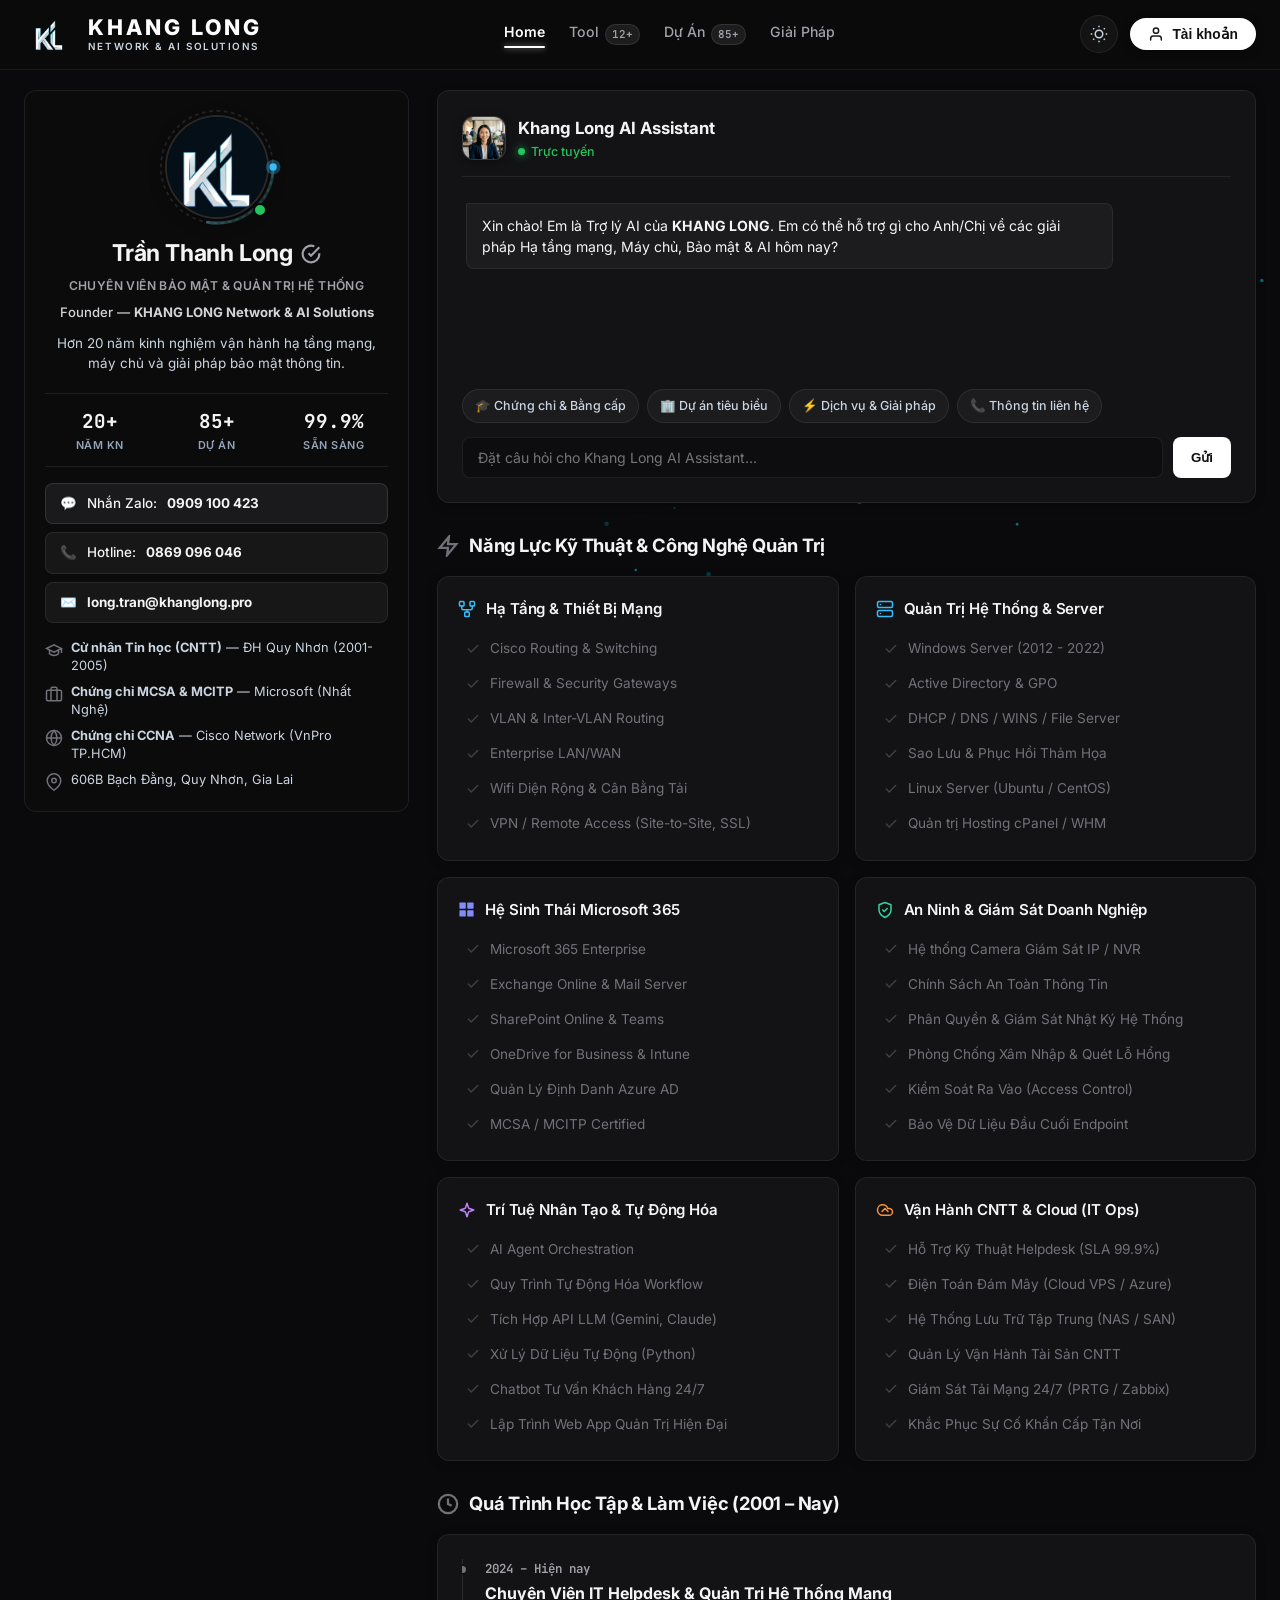
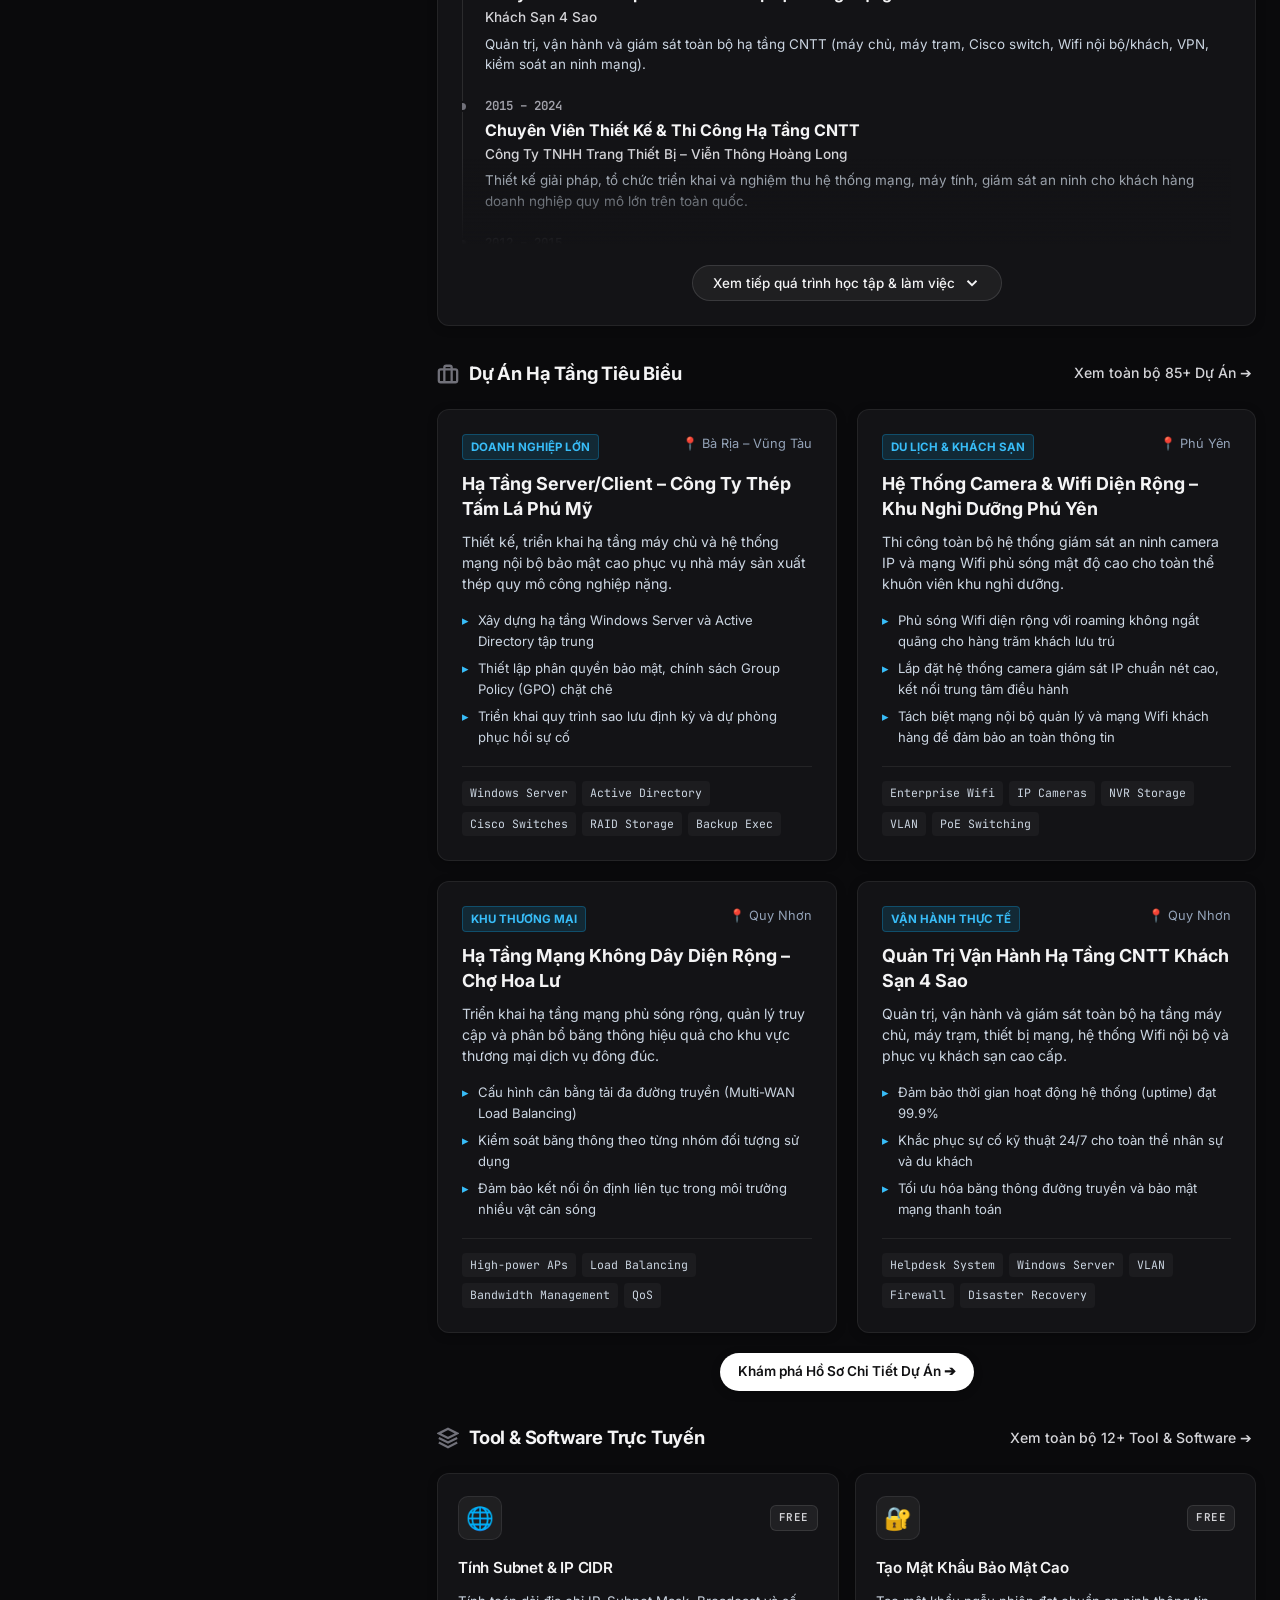
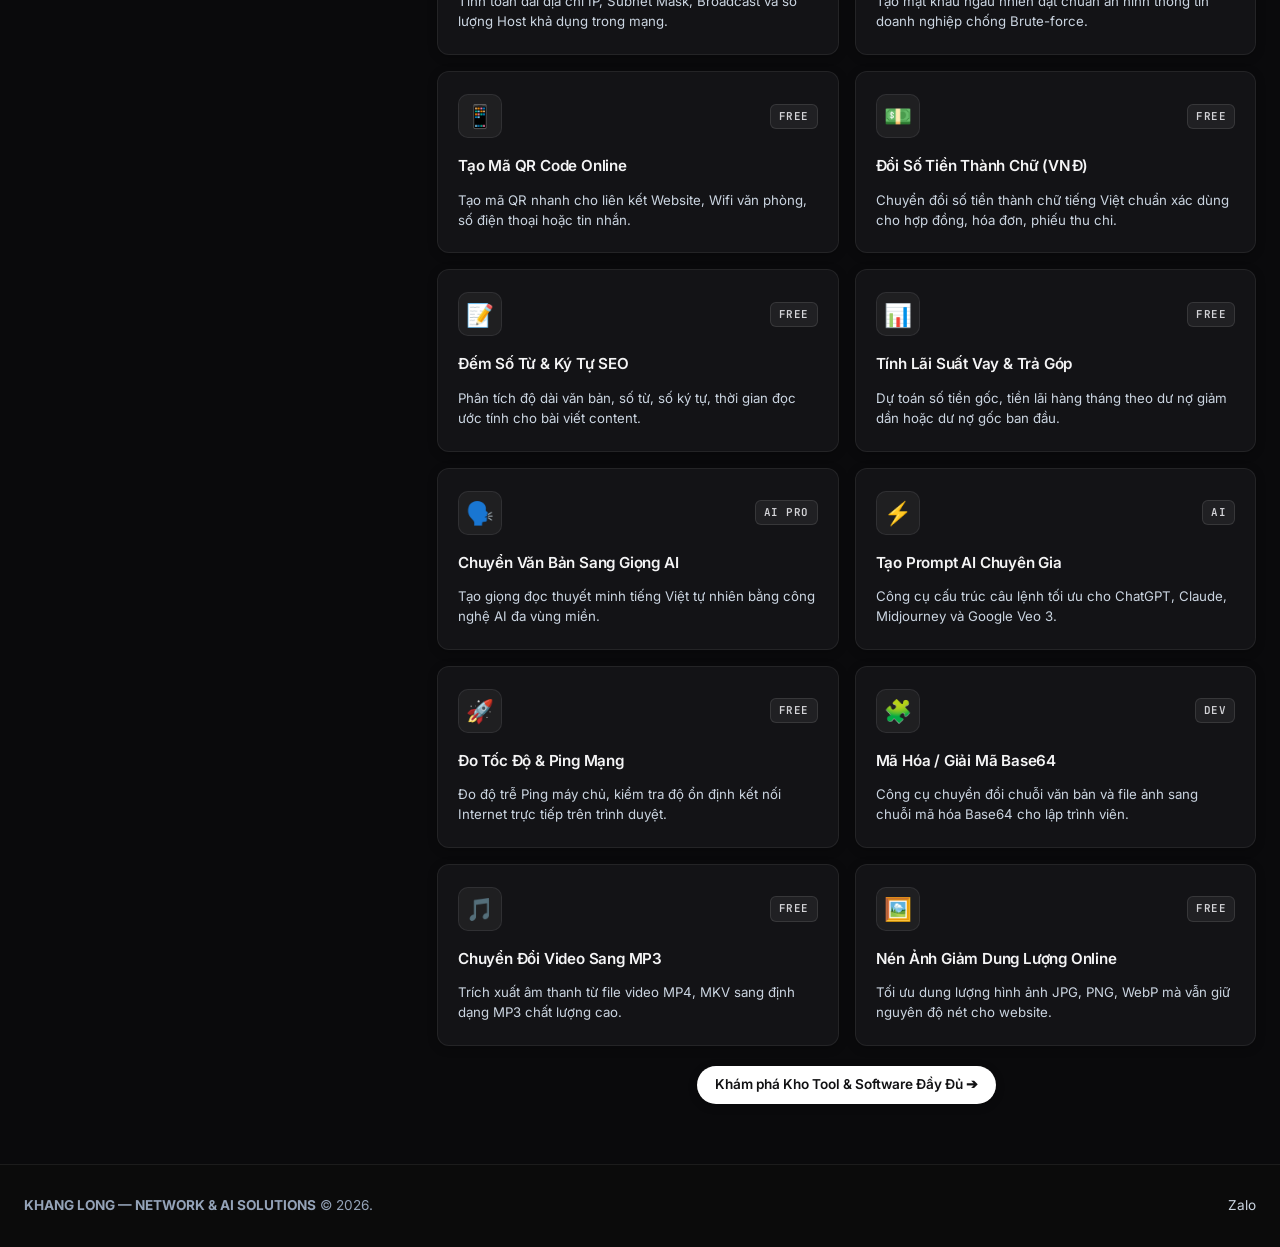
==== index.html @ 131e3e5f "perf: preload google fonts, add theme-color meta, increase text contrast for Accessibility 95+ and P" ====
<!DOCTYPE html>
<html lang="vi" data-theme="dark">
<head>
  <meta charset="UTF-8">
  <meta name="viewport" content="width=device-width, initial-scale=1.0">
  <title>Trần Thanh Long | KHANG LONG — Network & AI Solutions</title>
  
  <!-- Canonical URL & Primary SEO -->
  <link rel="canonical" href="https://khanglong.pro/">
  <meta name="description" content="Chuyên gia Hạ tầng Mạng doanh nghiệp, Máy chủ Microsoft Server, Quản trị hệ thống, An ninh Camera IP và Giải pháp AI Agent thực chiến.">
  <meta name="keywords" content="Khang Long, Khang Long AI, khanglong.pro, Quản trị mạng Quy Nhơn, hạ tầng mạng, MCSA, CCNA, Microsoft 365 doanh nghiệp, AI Solutions, camera giám sát">
  <meta name="author" content="KHANG LONG Network & AI Solutions">
  <meta name="robots" content="index, follow, max-image-preview:large, max-snippet:-1, max-video-preview:-1">

  <!-- OpenGraph Meta Tags (Facebook, Zalo, LinkedIn) -->
  <meta property="og:locale" content="vi_VN">
  <meta property="og:type" content="website">
  <meta property="og:site_name" content="KHANG LONG — Network & AI Solutions">
  <meta property="og:title" content="KHANG LONG — Network & AI Solutions | Hạ Tầng Mạng & Giải Pháp AI Doanh Nghiệp">
  <meta property="og:description" content="Chuyên sâu khảo sát, thiết kế và triển khai hạ tầng mạng LAN/WAN/Wifi diện rộng, Máy chủ Windows Server, Hệ sinh thái Microsoft 365 và Trí tuệ nhân tạo AI Agent.">
  <meta property="og:url" content="https://khanglong.pro/">
  <meta property="og:image" content="https://khanglong.pro/assets/images/khanglong_logo_official.jpg">
  <meta property="og:image:secure_url" content="https://khanglong.pro/assets/images/khanglong_logo_official.jpg">
  <meta property="og:image:type" content="image/jpeg">
  <meta property="og:image:width" content="1200">
  <meta property="og:image:height" content="630">
  <meta property="og:image:alt" content="KHANG LONG — Network & AI Solutions Logo">

  <!-- Twitter Cards -->
  <meta name="twitter:card" content="summary_large_image">
  <meta name="twitter:title" content="KHANG LONG — Network & AI Solutions">
  <meta name="twitter:description" content="Hạ Tầng Mạng & Giải Pháp AI Doanh Nghiệp uy tín tại Quy Nhơn và toàn quốc.">
  <meta name="twitter:image" content="https://khanglong.pro/assets/images/khanglong_logo_official.jpg">

  <!-- Favicon & Mobile Icons -->
  <link rel="icon" type="image/webp" href="assets/images/khanglong_transparent_icon.webp">
  <link rel="apple-touch-icon" href="assets/images/khanglong_transparent_icon.webp">

  <!-- Google Structured Data (JSON-LD Schema) -->
  <script type="application/ld+json">
  {
    "@context": "https://schema.org",
    "@type": "LocalBusiness",
    "name": "KHANG LONG — Network & AI Solutions",
    "image": "https://khanglong.pro/assets/images/khanglong_logo_official.jpg",
    "url": "https://khanglong.pro/",
    "telephone": "0869096046",
    "priceRange": "$$",
    "address": {
      "@type": "PostalAddress",
      "streetAddress": "606B Bạch Đằng",
      "addressLocality": "Quy Nhơn",
      "addressRegion": "Gia Lai",
      "addressCountry": "VN"
    },
    "founder": {
      "@type": "Person",
      "name": "Trần Thanh Long",
      "jobTitle": "Chuyên Viên Bảo Mật & Quản Trị Hệ Thống"
    },
    "description": "Chuyên sâu khảo sát, thiết kế và thi công hạ tầng mạng LAN/WAN, Máy chủ Windows Server, Hệ sinh thái Microsoft 365, An ninh Camera IP và Giải pháp AI Agent doanh nghiệp."
  }
  </script>

  <!-- Browser Theme & Mobile Address Bar Color -->
  <meta name="theme-color" content="#0b0b0e" media="(prefers-color-scheme: dark)">
  <meta name="theme-color" content="#ffffff" media="(prefers-color-scheme: light)">

  <!-- Google Fonts: Inter, Plus Jakarta Sans & JetBrains Mono with Preload & Display Swap -->
  <link rel="preconnect" href="https://fonts.googleapis.com">
  <link rel="preconnect" href="https://fonts.gstatic.com" crossorigin>
  <link rel="preload" as="style" href="https://fonts.googleapis.com/css2?family=Inter:wght@400;500;600;700;800&family=JetBrains+Mono:wght@400;500;600&family=Plus+Jakarta+Sans:wght@600;700;800&display=swap">
  <link href="https://fonts.googleapis.com/css2?family=Inter:wght@400;500;600;700;800&family=JetBrains+Mono:wght@400;500;600&family=Plus+Jakarta+Sans:wght@600;700;800&display=swap" rel="stylesheet">

  <!-- Core CSS -->
  <link rel="stylesheet" href="assets/css/style.css?v=20261013_perf_v7">
</head>
<body>

  <!-- Background Canvas & Ambient Orbs -->
  <canvas id="particle-canvas"></canvas>
  <div class="ambient-orb orb-1"></div>
  <div class="ambient-orb orb-2"></div>

  <!-- ================= TOP HEADER ================= -->
  <header class="top-header">
    <div class="header-container">
      <a href="/" class="brand-link">
        <img src="assets/images/khanglong_transparent_icon.webp" alt="KL Logo" class="brand-icon" width="36" height="36" decoding="async">
        <div class="brand-text">
          <span class="brand-title">KHANG LONG</span>
          <span class="brand-sub">NETWORK &amp; AI SOLUTIONS</span>
        </div>
      </a>

      <!-- Navigation Menu -->
      <nav>
        <ul class="nav-menu">
          <li><a href="index.html" class="nav-item-btn active"><span class="nav-label">Home</span></a></li>
          <li><a href="tools.html" class="nav-item-btn"><span class="nav-label">Tool</span> <span class="badge-pill">12+</span></a></li>
          <li><a href="projects.html" class="nav-item-btn"><span class="nav-label">Dự Án</span> <span class="badge-pill">85+</span></a></li>
          <li><a href="services.html" class="nav-item-btn"><span class="nav-label">Giải Pháp</span></a></li>
        </ul>
      </nav>

      <!-- Actions -->
      <div class="header-actions">
        <button class="theme-toggle-btn" id="theme-toggle" title="Chuyển đổi Sáng/Tối">
          <svg width="18" height="18" viewBox="0 0 24 24" fill="none" stroke="currentColor" stroke-width="2">
            <circle cx="12" cy="12" r="5"></circle>
            <line x1="12" y1="1" x2="12" y2="3"></line>
            <line x1="12" y1="21" x2="12" y2="23"></line>
            <line x1="4.22" y1="4.22" x2="5.64" y2="5.64"></line>
            <line x1="18.36" y1="18.36" x2="19.78" y2="19.78"></line>
            <line x1="1" y1="12" x2="3" y2="12"></line>
            <line x1="21" y1="12" x2="23" y2="12"></line>
            <line x1="4.22" y1="19.78" x2="5.64" y2="18.36"></line>
            <line x1="18.36" y1="5.64" x2="19.78" y2="4.22"></line>
          </svg>
        </button>
        <button class="cta-account-btn" id="open-auth-modal" type="button" title="Đăng nhập / Đăng ký tài khoản">
          <svg width="16" height="16" viewBox="0 0 24 24" fill="none" stroke="currentColor" stroke-width="2.2" stroke-linecap="round" stroke-linejoin="round">
            <path d="M20 21v-2a4 4 0 0 0-4-4H8a4 4 0 0 0-4 4v2"></path>
            <circle cx="12" cy="7" r="4"></circle>
          </svg>
          <span class="cta-account-text">Tài khoản</span>
        </button>

        <!-- Mobile Hamburger 3-Line Menu Button -->
        <button class="mobile-menu-btn" id="mobile-menu-toggle" type="button" title="Mở danh mục menu" aria-label="Menu điều hướng">
          <svg class="icon-menu-open" width="20" height="20" viewBox="0 0 24 24" fill="none" stroke="currentColor" stroke-width="2.2" stroke-linecap="round" stroke-linejoin="round">
            <line x1="4" y1="6" x2="20" y2="6"></line>
            <line x1="4" y1="12" x2="20" y2="12"></line>
            <line x1="4" y1="18" x2="20" y2="18"></line>
          </svg>
          <svg class="icon-menu-close" width="20" height="20" viewBox="0 0 24 24" fill="none" stroke="currentColor" stroke-width="2.2" stroke-linecap="round" stroke-linejoin="round" style="display:none;">
            <line x1="18" y1="6" x2="6" y2="18"></line>
            <line x1="6" y1="6" x2="18" y2="18"></line>
          </svg>
        </button>
      </div>
    </div>

    <!-- Mobile Navigation Drawer -->
    <div class="mobile-nav-drawer" id="mobile-nav-drawer">
      <ul class="mobile-nav-list">
        <li><a href="index.html" class="mobile-nav-link active"><span class="mnl-icon">🏠</span> <span>Home (Trang chủ)</span></a></li>
        <li><a href="tools.html" class="mobile-nav-link"><span class="mnl-icon">🛠️</span> <span>Tool Tiện Ích</span> <span class="badge-pill">12+</span></a></li>
        <li><a href="projects.html" class="mobile-nav-link"><span class="mnl-icon">💼</span> <span>Dự Án Đã Triển Khai</span> <span class="badge-pill">85+</span></a></li>
        <li><a href="services.html" class="mobile-nav-link"><span class="mnl-icon">🚀</span> <span>Dịch Vụ &amp; Giải Pháp</span></a></li>
      </ul>
      <div class="mobile-nav-contact">
        <a href="tel:0869096046" class="mnc-item mnc-phone">📞 Hotline: 0869 096 046</a>
        <a href="https://zalo.me/0909100423" target="_blank" class="mnc-item mnc-zalo">💬 Nhắn Zalo: 0909 100 423</a>
      </div>
    </div>
  </header>

  <!-- ================= MAIN LAYOUT ================= -->
  <main class="main-wrapper" id="about">
    
    <!-- LEFT COLUMN: SIDEBAR PROFILE CARD -->
    <aside class="sidebar-profile" id="sidebar-profile">
      <!-- Mobile Profile Collapsible Trigger Button -->
      <button class="profile-mobile-toggle-btn" id="profile-mobile-toggle" type="button" aria-expanded="false">
        <div class="pm-user-wrap">
          <div class="pm-avatar-mini">
            <img src="assets/images/khanglong_icon.webp" alt="Trần Thanh Long" width="38" height="38" decoding="async">
            <span class="pm-status-dot"></span>
          </div>
          <div class="pm-user-info">
            <div class="pm-user-name">
              <span>Trần Thanh Long</span>
              <span class="verified-icon-mini" title="Đã xác thực">✓</span>
            </div>
            <div class="pm-user-title">Founder Khang Long · 20+ Năm KN</div>
          </div>
        </div>
        <div class="pm-expand-action">
          <span class="pm-expand-text" id="profile-toggle-text">Xem hồ sơ</span>
          <svg class="pm-chevron-icon" id="profile-chevron" width="18" height="18" viewBox="0 0 24 24" fill="none" stroke="currentColor" stroke-width="2.5"><polyline points="6 9 12 15 18 9"></polyline></svg>
        </div>
      </button>

      <div class="profile-card glass-panel" id="profile-card-content">
        
        <!-- Avatar Wrapper -->
        <div class="avatar-wrapper">
          <svg class="avatar-ring-svg" viewBox="0 0 100 100">
            <defs>
              <linearGradient id="ring-beam-grad" x1="0%" y1="0%" x2="100%" y2="100%">
                <stop offset="0%" stop-color="#38bdf8" stop-opacity="1"/>
                <stop offset="50%" stop-color="#818cf8" stop-opacity="0.7"/>
                <stop offset="100%" stop-color="#34d399" stop-opacity="0"/>
              </linearGradient>
            </defs>
            <!-- Background Orbit Track -->
            <circle cx="50" cy="50" r="46" fill="none" stroke="rgba(255, 255, 255, 0.1)" stroke-width="1.5" stroke-dasharray="3 3" />
            <!-- Rotating Spinner with Running Arc & Comet Light Head -->
            <g class="avatar-spinner-group">
              <circle cx="50" cy="50" r="46" fill="none" stroke="url(#ring-beam-grad)" stroke-width="2.5" stroke-linecap="round" stroke-dasharray="80 210" />
              <circle cx="96" cy="50" r="3" fill="#38bdf8" />
              <circle cx="96" cy="50" r="6" fill="#38bdf8" opacity="0.3" />
            </g>
          </svg>
          <div class="avatar-img-box">
            <img src="assets/images/khanglong_icon.webp" alt="Trần Thanh Long" width="100" height="100" fetchpriority="high" decoding="async">
          </div>
          <div class="online-status-dot" title="Đang trực tuyến"></div>
        </div>

        <!-- Name & Badges -->
        <h1 class="profile-name">
          Trần Thanh Long
          <span class="verified-icon" title="Chuyên gia được xác thực">
            <svg width="20" height="20" viewBox="0 0 24 24" fill="none" stroke="currentColor" stroke-width="2.5">
              <path d="M22 11.08V12a10 10 0 1 1-5.93-9.14"></path>
              <polyline points="22 4 12 14.01 9 11.01"></polyline>
            </svg>
          </span>
        </h1>
        <div class="profile-role">Chuyên Viên Bảo Mật &amp; Quản Trị Hệ Thống</div>
        <div class="profile-founder">Founder — <strong>KHANG LONG Network &amp; AI Solutions</strong></div>
        <p class="profile-tagline">
          Hơn 20 năm kinh nghiệm vận hành hạ tầng mạng, máy chủ và giải pháp bảo mật thông tin.
        </p>

        <!-- Stats Counter -->
        <div class="stats-counter-row">
          <div class="stat-box">
            <span class="stat-value">20+</span>
            <span class="stat-label">Năm KN</span>
          </div>
          <div class="stat-box">
            <span class="stat-value">85+</span>
            <span class="stat-label">Dự Án</span>
          </div>
          <div class="stat-box">
            <span class="stat-value">99.9%</span>
            <span class="stat-label">Sẵn Sàng</span>
          </div>
        </div>

        <!-- Direct Contact Actions -->
        <div class="contact-actions-list">
          <a href="https://zalo.me/0909100423" target="_blank" class="contact-btn-item zalo-btn">
            <span>💬</span> Nhắn Zalo: <strong>0909 100 423</strong>
          </a>
          <a href="tel:0869096046" class="contact-btn-item">
            <span>📞</span> Hotline: <strong>0869 096 046</strong>
          </a>
          <a href="mailto:long.tran@khanglong.pro" class="contact-btn-item">
            <span>✉️</span> <strong>long.tran@khanglong.pro</strong>
          </a>
        </div>

        <!-- Qualifications & Background -->
        <ul class="quick-info-list">
          <li>
            <svg width="18" height="18" viewBox="0 0 24 24" fill="none" stroke="currentColor" stroke-width="2"><path d="M22 10v6M2 10l10-5 10 5-10 5z"/><path d="M6 12v5c3 3 9 3 12 0v-5"/></svg>
            <span><strong>Cử nhân Tin học (CNTT)</strong> — ĐH Quy Nhơn (2001-2005)</span>
          </li>
          <li>
            <svg width="18" height="18" viewBox="0 0 24 24" fill="none" stroke="currentColor" stroke-width="2"><rect x="2" y="7" width="20" height="14" rx="2" ry="2"/><path d="M16 21V5a2 2 0 0 0-2-2h-4a2 2 0 0 0-2 2v16"/></svg>
            <span><strong>Chứng chỉ MCSA &amp; MCITP</strong> — Microsoft (Nhất Nghệ)</span>
          </li>
          <li>
            <svg width="18" height="18" viewBox="0 0 24 24" fill="none" stroke="currentColor" stroke-width="2"><circle cx="12" cy="12" r="10"/><path d="M2 12h20"/><path d="M12 2a15.3 15.3 0 0 1 4 10 15.3 15.3 0 0 1-4 10 15.3 15.3 0 0 1-4-10 15.3 15.3 0 0 1 4-10z"/></svg>
            <span><strong>Chứng chỉ CCNA</strong> — Cisco Network (VnPro TP.HCM)</span>
          </li>
          <li>
            <svg width="18" height="18" viewBox="0 0 24 24" fill="none" stroke="currentColor" stroke-width="2"><path d="M21 10c0 7-9 13-9 13s-9-6-9-13a9 9 0 0 1 18 0z"/><circle cx="12" cy="10" r="3"/></svg>
            <span>606B Bạch Đằng, Quy Nhơn, Gia Lai</span>
          </li>
        </ul>

      </div>
    </aside>

    <!-- RIGHT COLUMN: MAIN CONTENT & APPS -->
    <section class="content-area">
      
      <!-- 1. KHANG LONG AI ASSISTANT -->
      <!-- Mobile AI Trigger Banner (Shown when chat is collapsed on Mobile) -->
      <div class="mobile-ai-trigger-banner glass-panel" id="mobile-ai-trigger-banner">
        <div class="matb-avatar">
          <img src="assets/images/ai_support_female.webp" alt="AI Support" width="40" height="40" loading="lazy" decoding="async">
          <span class="online-status-dot"></span>
        </div>
        <div class="matb-text">
          <div class="matb-title">Khang Long AI Assistant <span class="ai-live-badge">Online</span></div>
          <div class="matb-desc">Chạm để hỏi đáp &amp; tư vấn giải pháp mạng, AI</div>
        </div>
        <button type="button" class="matb-cta-btn" id="open-ai-chat-btn">
          <span>Chat AI</span>
          <svg width="15" height="15" viewBox="0 0 24 24" fill="none" stroke="currentColor" stroke-width="2.5"><path d="M21 15a2 2 0 0 1-2 2H7l-4 4V5a2 2 0 0 1 2-2h14a2 2 0 0 1 2 2z"></path></svg>
        </button>
      </div>

      <!-- AI Assistant Card (Always open on Desktop, Pop-up/Expandable on Mobile) -->
      <div class="chat-assistant-card glass-panel" id="chat-assistant-card">
        <div class="chat-card-header">
          <div class="chat-brand-identity">
            <div class="chat-avatar-icon">
              <img src="assets/images/ai_support_female.webp" alt="Khang Long Support Specialist" width="44" height="44" loading="lazy" decoding="async">
            </div>
            <div class="chat-title-text">
              <h3>Khang Long AI Assistant</h3>
              <span class="chat-status-active">Trực tuyến</span>
            </div>
          </div>
          <!-- Mobile Close Button -->
          <button class="chat-mobile-close-btn" id="close-ai-chat-btn" type="button" title="Thu nhỏ khung chat">
            <svg width="18" height="18" viewBox="0 0 24 24" fill="none" stroke="currentColor" stroke-width="2.2" stroke-linecap="round" stroke-linejoin="round">
              <line x1="18" y1="6" x2="6" y2="18"></line>
              <line x1="6" y1="6" x2="18" y2="18"></line>
            </svg>
          </button>
        </div>

        <div class="chat-messages-container" id="chat-messages">
          <div class="chat-bubble ai-msg">
            Xin chào! Em là Trợ lý AI của <strong>KHANG LONG</strong>. Em có thể hỗ trợ gì cho Anh/Chị về các giải pháp Hạ tầng mạng, Máy chủ, Bảo mật &amp; AI hôm nay?
          </div>
        </div>

        <div class="chat-suggestions">
          <span class="suggestion-chip" data-query="Anh Long có những chứng chỉ và học vấn gì?">🎓 Chứng chỉ &amp; Bằng cấp</span>
          <span class="suggestion-chip" data-query="Các dự án tiêu biểu anh Long đã làm?">🏢 Dự án tiêu biểu</span>
          <span class="suggestion-chip" data-query="Khang Long cung cấp những dịch vụ gì?">⚡ Dịch vụ &amp; Giải pháp</span>
          <span class="suggestion-chip" data-query="Thông tin liên hệ trực tiếp anh Long?">📞 Thông tin liên hệ</span>
        </div>

        <div class="chat-input-bar">
          <input type="text" class="chat-input-field" id="chat-input" placeholder="Đặt câu hỏi cho Khang Long AI Assistant...">
          <button type="button" class="chat-send-btn" id="chat-send-btn">Gửi</button>
        </div>
      </div>

      <!-- 2. TECH STACK & SKILLS -->
      <section id="skills">
        <h2 class="section-title">
          <svg width="22" height="22" viewBox="0 0 24 24" fill="none" stroke="currentColor" stroke-width="2.5"><polygon points="13 2 3 14 12 14 11 22 21 10 12 10 13 2"></polygon></svg>
          Năng Lực Kỹ Thuật &amp; Công Nghệ Quản Trị
        </h2>
        <div class="tech-categories-grid" id="tech-stack-container">
          <!-- 1. Hạ Tầng & Thiết Bị Mạng -->
          <div class="tech-cat-card glass-panel">
            <div class="tech-cat-header">
              <svg width="18" height="18" viewBox="0 0 24 24" fill="none" stroke="#38bdf8" stroke-width="2" stroke-linecap="round" stroke-linejoin="round"><rect x="2" y="2" width="6" height="6" rx="1"/><rect x="16" y="2" width="6" height="6" rx="1"/><rect x="9" y="16" width="6" height="6" rx="1"/><path d="M5 8v3a2 2 0 0 0 2 2h10a2 2 0 0 0 2-2V8"/><line x1="12" y1="13" x2="12" y2="16"/></svg>
              <span>Hạ Tầng &amp; Thiết Bị Mạng</span>
            </div>
            <div class="tech-pills-wrap">
              <span class="tech-pill highlight">Cisco Routing &amp; Switching</span>
              <span class="tech-pill highlight">Firewall &amp; Security Gateways</span>
              <span class="tech-pill">VLAN &amp; Inter-VLAN Routing</span>
              <span class="tech-pill">Enterprise LAN/WAN</span>
              <span class="tech-pill highlight">Wifi Diện Rộng &amp; Cân Bằng Tải</span>
              <span class="tech-pill">VPN / Remote Access (Site-to-Site, SSL)</span>
            </div>
          </div>

          <!-- 2. Quản Trị Hệ Thống & Server -->
          <div class="tech-cat-card glass-panel">
            <div class="tech-cat-header">
              <svg width="18" height="18" viewBox="0 0 24 24" fill="none" stroke="#38bdf8" stroke-width="2" stroke-linecap="round" stroke-linejoin="round"><rect x="2" y="2" width="20" height="8" rx="2" ry="2"/><rect x="2" y="14" width="20" height="8" rx="2" ry="2"/><line x1="6" y1="6" x2="6.01" y2="6"/><line x1="6" y1="18" x2="6.01" y2="18"/></svg>
              <span>Quản Trị Hệ Thống &amp; Server</span>
            </div>
            <div class="tech-pills-wrap">
              <span class="tech-pill highlight">Windows Server (2012 - 2022)</span>
              <span class="tech-pill highlight">Active Directory &amp; GPO</span>
              <span class="tech-pill">DHCP / DNS / WINS / File Server</span>
              <span class="tech-pill highlight">Sao Lưu &amp; Phục Hồi Thảm Họa</span>
              <span class="tech-pill">Linux Server (Ubuntu / CentOS)</span>
              <span class="tech-pill">Quản trị Hosting cPanel / WHM</span>
            </div>
          </div>

          <!-- 3. Hệ Sinh Thái Microsoft 365 -->
          <div class="tech-cat-card glass-panel">
            <div class="tech-cat-header">
              <svg width="17" height="17" viewBox="0 0 24 24" fill="#818cf8"><rect x="2" y="2" width="9" height="9" rx="1"/><rect x="13" y="2" width="9" height="9" rx="1"/><rect x="2" y="13" width="9" height="9" rx="1"/><rect x="13" y="13" width="9" height="9" rx="1"/></svg>
              <span>Hệ Sinh Thái Microsoft 365</span>
            </div>
            <div class="tech-pills-wrap">
              <span class="tech-pill highlight">Microsoft 365 Enterprise</span>
              <span class="tech-pill highlight">Exchange Online &amp; Mail Server</span>
              <span class="tech-pill">SharePoint Online &amp; Teams</span>
              <span class="tech-pill">OneDrive for Business &amp; Intune</span>
              <span class="tech-pill">Quản Lý Định Danh Azure AD</span>
              <span class="tech-pill highlight">MCSA / MCITP Certified</span>
            </div>
          </div>

          <!-- 4. An Ninh & Giám Sát Doanh Nghiệp -->
          <div class="tech-cat-card glass-panel">
            <div class="tech-cat-header">
              <svg width="18" height="18" viewBox="0 0 24 24" fill="none" stroke="#34d399" stroke-width="2" stroke-linecap="round" stroke-linejoin="round"><path d="M12 22s8-4 8-10V5l-8-3-8 3v7c0 6 8 10 8 10z"/><path d="m9 12 2 2 4-4"/></svg>
              <span>An Ninh &amp; Giám Sát Doanh Nghiệp</span>
            </div>
            <div class="tech-pills-wrap">
              <span class="tech-pill highlight">Hệ thống Camera Giám Sát IP / NVR</span>
              <span class="tech-pill highlight">Chính Sách An Toàn Thông Tin</span>
              <span class="tech-pill">Phân Quyền &amp; Giám Sát Nhật Ký Hệ Thống</span>
              <span class="tech-pill">Phòng Chống Xâm Nhập &amp; Quét Lỗ Hổng</span>
              <span class="tech-pill">Kiểm Soát Ra Vào (Access Control)</span>
              <span class="tech-pill">Bảo Vệ Dữ Liệu Đầu Cuối Endpoint</span>
            </div>
          </div>

          <!-- 5. Trí Tuệ Nhân Tạo & Tự Động Hóa -->
          <div class="tech-cat-card glass-panel">
            <div class="tech-cat-header">
              <svg width="18" height="18" viewBox="0 0 24 24" fill="none" stroke="#c084fc" stroke-width="2" stroke-linecap="round" stroke-linejoin="round"><path d="m12 3-1.912 5.813a2 2 0 0 1-1.275 1.275L3 12l5.813 1.912a2 2 0 0 1 1.275 1.275L12 21l1.912-5.813a2 2 0 0 1 1.275-1.275L21 12l-5.813-1.912a2 2 0 0 1-1.275-1.275L12 3Z"/></svg>
              <span>Trí Tuệ Nhân Tạo &amp; Tự Động Hóa</span>
            </div>
            <div class="tech-pills-wrap">
              <span class="tech-pill highlight">AI Agent Orchestration</span>
              <span class="tech-pill highlight">Quy Trình Tự Động Hóa Workflow</span>
              <span class="tech-pill">Tích Hợp API LLM (Gemini, Claude)</span>
              <span class="tech-pill">Xử Lý Dữ Liệu Tự Động (Python)</span>
              <span class="tech-pill">Chatbot Tư Vấn Khách Hàng 24/7</span>
              <span class="tech-pill">Lập Trình Web App Quản Trị Hiện Đại</span>
            </div>
          </div>

          <!-- 6. Vận Hành CNTT & Cloud (IT Ops) -->
          <div class="tech-cat-card glass-panel">
            <div class="tech-cat-header">
              <svg width="18" height="18" viewBox="0 0 24 24" fill="none" stroke="#fb923c" stroke-width="2" stroke-linecap="round" stroke-linejoin="round"><path d="M17.5 19H9a7 7 0 1 1 6.71-9h1.79a4.5 4.5 0 1 1 0 9Z"/><polyline points="8 14 12 10 16 14"/></svg>
              <span>Vận Hành CNTT &amp; Cloud (IT Ops)</span>
            </div>
            <div class="tech-pills-wrap">
              <span class="tech-pill highlight">Hỗ Trợ Kỹ Thuật Helpdesk (SLA 99.9%)</span>
              <span class="tech-pill highlight">Điện Toán Đám Mây (Cloud VPS / Azure)</span>
              <span class="tech-pill">Hệ Thống Lưu Trữ Tập Trung (NAS / SAN)</span>
              <span class="tech-pill">Quản Lý Vận Hành Tài Sản CNTT</span>
              <span class="tech-pill">Giám Sát Tải Mạng 24/7 (PRTG / Zabbix)</span>
              <span class="tech-pill highlight">Khắc Phục Sự Cố Khẩn Cấp Tận Nơi</span>
            </div>
          </div>
        </div>
      </section>

      <!-- 3. EDUCATION & CAREER TIMELINE -->
      <section id="timeline">
        <h2 class="section-title">
          <svg width="22" height="22" viewBox="0 0 24 24" fill="none" stroke="currentColor" stroke-width="2.5"><circle cx="12" cy="12" r="10"/><polyline points="12 6 12 12 16 14"></polyline></svg>
          Quá Trình Học Tập &amp; Làm Việc (2001 – Nay)
        </h2>
        <div class="timeline-card glass-panel">
          <div class="timeline-wrapper collapsed" id="timeline-wrapper">
            <div class="timeline-list" id="timeline-container">
              <!-- Rendered dynamically by app.js -->
            </div>
            <div class="timeline-fade-overlay" id="timeline-fade"></div>
          </div>
          <div class="timeline-toggle-area">
            <button class="timeline-expand-btn" id="timeline-toggle-btn" aria-expanded="false" type="button">
              <span class="btn-text">Xem tiếp quá trình học tập &amp; làm việc</span>
              <svg class="chevron-icon" width="18" height="18" viewBox="0 0 24 24" fill="none" stroke="currentColor" stroke-width="2.5">
                <polyline points="6 9 12 15 18 9"></polyline>
              </svg>
            </button>
          </div>
        </div>
      </section>

      <!-- 4. FEATURED PROJECTS PREVIEW -->
      <section id="projects">
        <div style="display: flex; justify-content: space-between; align-items: center; margin-bottom: 16px; flex-wrap: wrap; gap: 10px;">
          <h2 class="section-title" style="margin-bottom: 0;">
            <svg width="22" height="22" viewBox="0 0 24 24" fill="none" stroke="currentColor" stroke-width="2.5"><rect x="2" y="7" width="20" height="14" rx="2" ry="2"/><path d="M16 21V5a2 2 0 0 0-2-2h-4a2 2 0 0 0-2 2v16"/></svg>
            Dự Án Hạ Tầng Tiêu Biểu
          </h2>
          <a href="projects.html" class="nav-item-btn" style="color: #d4d4d8; border-color: rgba(255, 255, 255, 0.12);">
            Xem toàn bộ 85+ Dự Án ➔
          </a>
        </div>
        <div class="projects-grid" id="projects-container">
          <!-- Rendered dynamically by app.js -->
        </div>
        <div style="text-align: center; margin-top: 20px;">
          <a href="projects.html" class="cta-contact-btn" style="display: inline-block;">
            Khám phá Hồ Sơ Chi Tiết Dự Án ➔
          </a>
        </div>
      </section>

      <!-- 5. TOOLS & SOFTWARE PREVIEW -->
      <section id="tools">
        <div style="display: flex; justify-content: space-between; align-items: center; margin-bottom: 16px; flex-wrap: wrap; gap: 10px;">
          <h2 class="section-title" style="margin-bottom: 0;">
            <svg width="22" height="22" viewBox="0 0 24 24" fill="none" stroke="currentColor" stroke-width="2.5"><polygon points="12 2 2 7 12 12 22 7 12 2"></polygon><polyline points="2 17 12 22 22 17"></polyline><polyline points="2 12 12 17 22 12"></polyline></svg>
            Tool &amp; Software Trực Tuyến
          </h2>
          <a href="tools.html" class="nav-item-btn" style="color: #d4d4d8; border-color: rgba(255, 255, 255, 0.12);">
            Xem toàn bộ 12+ Tool &amp; Software ➔
          </a>
        </div>
        <div class="tools-grid" id="tools-container">
          <!-- Rendered dynamically by app.js -->
        </div>
        <div style="text-align: center; margin-top: 20px;">
          <a href="tools.html" class="cta-contact-btn" style="display: inline-block;">
            Khám phá Kho Tool &amp; Software Đầy Đủ ➔
          </a>
        </div>
      </section>

    </section>
  </main>

  <!-- ================= SITE FOOTER ================= -->
  <footer class="site-footer">
    <div class="footer-inner">
      <div>
        <strong>KHANG LONG — NETWORK &amp; AI SOLUTIONS</strong> &copy; 2026.
      </div>
      <div class="footer-links">
        <a href="https://zalo.me/0909100423" target="_blank">Zalo</a>
      </div>
    </div>
  </footer>

  <!-- ================= AUTH MODAL (ĐĂNG NHẬP / ĐĂNG KÝ) ================= -->
  <div class="auth-modal-overlay" id="auth-modal-overlay" aria-hidden="true">
    <div class="auth-modal-card" role="dialog" aria-modal="true" aria-labelledby="auth-modal-title">
      
      <!-- Close Button (Red Circle with White X) -->
      <button class="auth-close-btn" id="auth-modal-close" title="Đóng modal" aria-label="Đóng">
        <svg width="14" height="14" viewBox="0 0 24 24" fill="none" stroke="currentColor" stroke-width="3" stroke-linecap="round" stroke-linejoin="round">
          <line x1="18" y1="6" x2="6" y2="18"></line>
          <line x1="6" y1="6" x2="18" y2="18"></line>
        </svg>
      </button>

      <!-- Tabs: Đăng nhập / Đăng ký -->
      <div class="auth-tabs">
        <button type="button" class="auth-tab-btn active" id="tab-login-btn">Đăng nhập</button>
        <button type="button" class="auth-tab-btn" id="tab-register-btn">Đăng ký</button>
      </div>

      <!-- ================= 1. FORM ĐĂNG NHẬP (HÌNH 2) ================= -->
      <div class="auth-form-panel active" id="login-panel">
        
        <!-- Alert Notification -->
        <div class="auth-alert-banner login-alert">
          <svg width="18" height="18" viewBox="0 0 24 24" fill="none" stroke="currentColor" stroke-width="2.5" stroke-linecap="round" stroke-linejoin="round">
            <circle cx="12" cy="12" r="10"></circle>
            <line x1="12" y1="16" x2="12" y2="12"></line>
            <line x1="12" y1="8" x2="12.01" y2="8"></line>
          </svg>
          <span>Bạn cần đăng nhập để sử dụng Website!</span>
        </div>

        <!-- Google Login Button -->
        <button type="button" class="auth-google-btn" id="google-login-btn">
          <svg width="18" height="18" viewBox="0 0 24 24">
            <path fill="#4285F4" d="M22.56 12.25c0-.78-.07-1.53-.2-2.25H12v4.26h5.92c-.26 1.37-1.04 2.53-2.21 3.31v2.77h3.57c2.08-1.92 3.28-4.74 3.28-8.09z"/>
            <path fill="#34A853" d="M12 23c2.97 0 5.46-.98 7.28-2.66l-3.57-2.77c-.98.66-2.23 1.06-3.71 1.06-2.86 0-5.29-1.93-6.16-4.53H2.18v2.84C3.99 20.53 7.7 23 12 23z"/>
            <path fill="#FBBC05" d="M5.84 14.09c-.22-.66-.35-1.36-.35-2.09s.13-1.43.35-2.09V7.06H2.18C1.43 8.55 1 10.22 1 12s.43 3.45 1.18 4.94l2.85-2.22.81-.63z"/>
            <path fill="#EA4335" d="M12 5.38c1.62 0 3.06.56 4.21 1.64l3.15-3.15C17.45 2.09 14.97 1 12 1 7.7 1 3.99 3.47 2.18 7.06l3.66 2.84c.87-2.6 3.3-4.52 6.16-4.52z"/>
          </svg>
          <span>Sign in with Google</span>
        </button>

        <div class="auth-divider">Hoặc</div>

        <form id="login-form" onsubmit="event.preventDefault(); window.handleAuthSubmit('login');">
          <div class="auth-field-group">
            <label for="login-username">Email/Tên đăng nhập</label>
            <div class="auth-input-box">
              <svg class="input-icon" width="18" height="18" viewBox="0 0 24 24" fill="none" stroke="currentColor" stroke-width="2">
                <path d="M20 21v-2a4 4 0 0 0-4-4H8a4 4 0 0 0-4 4v2"></path>
                <circle cx="12" cy="7" r="4"></circle>
              </svg>
              <input type="text" id="login-username" placeholder="Nhập email hoặc tên đăng nhập" required autocomplete="username">
            </div>
          </div>

          <div class="auth-field-group">
            <label for="login-password">Mật khẩu</label>
            <div class="auth-input-box">
              <svg class="input-icon" width="18" height="18" viewBox="0 0 24 24" fill="none" stroke="currentColor" stroke-width="2">
                <rect x="3" y="11" width="18" height="11" rx="2" ry="2"></rect>
                <path d="M7 11V7a5 5 0 0 1 10 0v4"></path>
              </svg>
              <input type="password" id="login-password" placeholder="Nhập mật khẩu" required autocomplete="current-password">
              <button type="button" class="auth-toggle-pwd" data-target="login-password">Hiển thị</button>
            </div>
          </div>

          <div class="auth-options-row">
            <label class="auth-remember-label">
              <input type="checkbox" id="login-remember" checked>
              <span>Nhớ tài khoản</span>
            </label>
            <a href="javascript:void(0)" class="auth-forgot-link" onclick="alert('Vui lòng liên hệ quản trị viên qua Hotline hoặc Zalo để khôi phục mật khẩu!');">Quên mật khẩu ?</a>
          </div>

          <button type="submit" class="auth-submit-btn">Đăng nhập</button>
        </form>

        <div class="auth-switch-footer">
          Bạn không có tài khoản? <button type="button" class="auth-switch-link" id="switch-to-register">Đăng ký</button>
        </div>
      </div>

      <!-- ================= 2. FORM ĐĂNG KÝ (HÌNH 3) ================= -->
      <div class="auth-form-panel" id="register-panel">
        
        <!-- Alert Notification -->
        <div class="auth-alert-banner register-alert">
          <svg width="18" height="18" viewBox="0 0 24 24" fill="none" stroke="currentColor" stroke-width="2.5" stroke-linecap="round" stroke-linejoin="round">
            <path d="M16 21v-2a4 4 0 0 0-4-4H5a4 4 0 0 0-4 4v2"></path>
            <circle cx="8.5" cy="7" r="4"></circle>
            <line x1="20" y1="8" x2="20" y2="14"></line>
            <line x1="23" y1="11" x2="17" y2="11"></line>
          </svg>
          <span>Tạo tài khoản để truy cập đầy đủ tính năng!</span>
        </div>

        <!-- Google Register Button -->
        <button type="button" class="auth-google-btn" id="google-register-btn">
          <svg width="18" height="18" viewBox="0 0 24 24">
            <path fill="#4285F4" d="M22.56 12.25c0-.78-.07-1.53-.2-2.25H12v4.26h5.92c-.26 1.37-1.04 2.53-2.21 3.31v2.77h3.57c2.08-1.92 3.28-4.74 3.28-8.09z"/>
            <path fill="#34A853" d="M12 23c2.97 0 5.46-.98 7.28-2.66l-3.57-2.77c-.98.66-2.23 1.06-3.71 1.06-2.86 0-5.29-1.93-6.16-4.53H2.18v2.84C3.99 20.53 7.7 23 12 23z"/>
            <path fill="#FBBC05" d="M5.84 14.09c-.22-.66-.35-1.36-.35-2.09s.13-1.43.35-2.09V7.06H2.18C1.43 8.55 1 10.22 1 12s.43 3.45 1.18 4.94l2.85-2.22.81-.63z"/>
            <path fill="#EA4335" d="M12 5.38c1.62 0 3.06.56 4.21 1.64l3.15-3.15C17.45 2.09 14.97 1 12 1 7.7 1 3.99 3.47 2.18 7.06l3.66 2.84c.87-2.6 3.3-4.52 6.16-4.52z"/>
          </svg>
          <span>Sign in with Google</span>
        </button>

        <div class="auth-divider">Hoặc</div>

        <form id="register-form" onsubmit="event.preventDefault(); window.handleAuthSubmit('register');">
          <div class="auth-field-group">
            <label for="reg-username">Tên đăng nhập</label>
            <div class="auth-input-box">
              <svg class="input-icon" width="18" height="18" viewBox="0 0 24 24" fill="none" stroke="currentColor" stroke-width="2">
                <path d="M20 21v-2a4 4 0 0 0-4-4H8a4 4 0 0 0-4 4v2"></path>
                <circle cx="12" cy="7" r="4"></circle>
              </svg>
              <input type="text" id="reg-username" placeholder="Nhập tên đăng nhập" required autocomplete="username">
            </div>
          </div>

          <div class="auth-field-group">
            <label for="reg-email">Địa chỉ Email</label>
            <div class="auth-input-box">
              <svg class="input-icon" width="18" height="18" viewBox="0 0 24 24" fill="none" stroke="currentColor" stroke-width="2">
                <path d="M4 4h16c1.1 0 2 .9 2 2v12c0 1.1-.9 2-2 2H4c-1.1 0-2-.9-2-2V6c0-1.1.9-2 2-2z"></path>
                <polyline points="22,6 12,13 2,6"></polyline>
              </svg>
              <input type="email" id="reg-email" placeholder="Nhập email của bạn" required autocomplete="email">
              <button type="button" class="auth-send-code-btn" id="send-verify-code-btn">Gửi mã</button>
            </div>
          </div>

          <div class="auth-field-group">
            <label for="reg-password">Mật khẩu</label>
            <div class="auth-input-box">
              <svg class="input-icon" width="18" height="18" viewBox="0 0 24 24" fill="none" stroke="currentColor" stroke-width="2">
                <rect x="3" y="11" width="18" height="11" rx="2" ry="2"></rect>
                <path d="M7 11V7a5 5 0 0 1 10 0v4"></path>
              </svg>
              <input type="password" id="reg-password" placeholder="Tối thiểu 6 ký tự" minlength="6" required autocomplete="new-password">
              <button type="button" class="auth-toggle-pwd" data-target="reg-password">Hiển thị</button>
            </div>
          </div>

          <div class="auth-field-group">
            <label for="reg-password-confirm">Xác nhận mật khẩu</label>
            <div class="auth-input-box">
              <svg class="input-icon" width="18" height="18" viewBox="0 0 24 24" fill="none" stroke="currentColor" stroke-width="2">
                <rect x="3" y="11" width="18" height="11" rx="2" ry="2"></rect>
                <path d="M7 11V7a5 5 0 0 1 10 0v4"></path>
              </svg>
              <input type="password" id="reg-password-confirm" placeholder="Nhập lại mật khẩu" minlength="6" required autocomplete="new-password">
            </div>
          </div>

          <button type="submit" class="auth-submit-btn">Đăng ký tài khoản</button>
        </form>

        <div class="auth-switch-footer">
          Đã có tài khoản? <button type="button" class="auth-switch-link" id="switch-to-login">Đăng nhập</button>
        </div>
      </div>

    </div>
  </div>

  <!-- Floating Mobile AI Launcher (Toggles AI Chat on Mobile) -->
  <button class="mobile-floating-ai-btn" id="mobile-floating-ai" type="button" aria-label="Mở Trợ lý Khang Long AI">
    <div class="mf-ai-avatar">
      <img src="assets/images/ai_support_female.webp" alt="Khang Long AI" width="38" height="38" loading="lazy" decoding="async">
      <span class="mf-pulse-dot"></span>
    </div>
    <span class="mf-ai-text">Hỏi AI</span>
  </button>

  <!-- Core App JS -->
  <script src="assets/js/app.js?v=20261012_mobile_opt_v5" defer></script>
</body>
</html>
---- assets/css/style.css ----
/* ===================================================================
   KHANG LONG — CYBER PORTAL & SOLUTIONS HUB
   Futuristic Glassmorphism · Cyber Neon · Dynamic Dashboard
   Design System: Obsidian Black, Pure White, Electric Cyan (#00d4ff)
   =================================================================== */

*, *::before, *::after {
  box-sizing: border-box;
  margin: 0;
  padding: 0;
}

:root {
  /* Claude Console Exact Dark Palette (#0b0b0b / #131316) */
  --bg-deep: #0a0a0c;
  --bg-surface: #0f0f12;
  --bg-card: #131316;
  --bg-card-hover: #1c1c20;
  --glass-border: rgba(255, 255, 255, 0.07);
  --glass-border-hover: rgba(255, 255, 255, 0.15);

  /* Accents & Pastel Tones (Claude Style) */
  --pastel-blue: #60a5fa;
  --pastel-blue-bg: #1e293b;
  --pastel-peach: #fb923c;
  --pastel-peach-bg: #372017;
  --pastel-cream: #fde047;
  --pastel-cream-bg: #332b14;
  --pastel-mint: #34d399;
  --pastel-mint-bg: #132e24;

  --cyan: #38bdf8;
  --cyan-glow: rgba(56, 189, 248, 0.12);
  --blue: #60a5fa;
  --purple: #a78bfa;
  --green: #34d399;
  --green-glow: rgba(52, 211, 153, 0.15);

  /* Typography Colors - High Contrast for WCAG AAA & Lighthouse 100 */
  --text-primary: #f4f4f5;
  --text-secondary: #cbd5e1;
  --text-muted: #94a3b8;
  --text-accent: #ffffff;

  /* Fonts */
  --font-main: 'Inter', -apple-system, BlinkMacSystemFont, 'Segoe UI', Roboto, sans-serif;
  --font-display: 'Plus Jakarta Sans', var(--font-main);
  --font-mono: 'JetBrains Mono', monospace;

  /* Layout */
  --max-width: 1440px;
  --sidebar-w: 385px;
  --header-h: 70px;
  --header-bg: rgba(11, 11, 11, 0.96);
  --footer-bg: #0b0b0b;
  --radius-sm: 8px;
  --radius-md: 12px;
  --radius-lg: 16px;
}

/* Light Mode Theme */
[data-theme="light"] {
  --bg-deep: #f8fafc;
  --bg-surface: #ffffff;
  --bg-card: #ffffff;
  --bg-card-hover: #f8fafc;
  --header-bg: rgba(255, 255, 255, 0.94);
  --footer-bg: #f1f5f9;
  --glass-border: #e2e8f0;
  --glass-border-hover: #cbd5e1;

  --cyan: #0284c7;
  --cyan-glow: rgba(2, 132, 199, 0.1);
  --blue: #2563eb;
  --purple: #7c3aed;
  --green: #059669;

  --text-primary: #0f172a;
  --text-secondary: #475569;
  --text-muted: #64748b;
}

body {
  font-family: var(--font-main);
  background-color: var(--bg-deep);
  color: var(--text-primary);
  min-height: 100vh;
  line-height: 1.6;
  overflow-x: hidden;
  transition: background-color 0.3s ease, color 0.3s ease;
}

/* Background Atmosphere */
#particle-canvas {
  position: fixed;
  inset: 0;
  width: 100%;
  height: 100%;
  pointer-events: none;
  z-index: 0;
}

.ambient-orb {
  display: none;
}

/* Glass Card Utility - Minimalist Claude Obsidian Card */
.glass-panel {
  background: var(--bg-card);
  border: 1px solid var(--glass-border);
  border-radius: var(--radius-md);
  box-shadow: 0 2px 10px rgba(0, 0, 0, 0.25);
  transition: all 0.25s cubic-bezier(0.16, 1, 0.3, 1);
}

.glass-panel:hover {
  border-color: var(--glass-border-hover);
}

/* ================= HEADER ================= */
.top-header {
  position: sticky;
  top: 0;
  height: var(--header-h);
  background: var(--header-bg);
  backdrop-filter: blur(16px);
  -webkit-backdrop-filter: blur(16px);
  border-bottom: 1px solid var(--glass-border);
  z-index: 100;
  display: flex;
  align-items: center;
  transition: background-color 0.3s ease, border-color 0.3s ease;
}

.header-container {
  max-width: var(--max-width);
  width: 100%;
  margin: 0 auto;
  padding: 0 24px;
  display: flex;
  align-items: center;
  justify-content: space-between;
}

/* Brand Identity */
.brand-link {
  display: flex;
  align-items: center;
  gap: 14px;
  text-decoration: none;
}

.brand-icon {
  height: 40px;
  width: auto;
  object-fit: contain;
}

.brand-text {
  display: inline-flex;
  flex-direction: column;
  justify-content: center;
  line-height: 1.15;
}

.brand-title {
  font-family: var(--font-main);
  font-size: 1.35rem;
  font-weight: 800;
  color: #ffffff;
  letter-spacing: 3px;
  margin-right: -3px;
  text-transform: uppercase;
  line-height: 1;
  display: block;
}

[data-theme="light"] .brand-title {
  color: #0f172a;
}

.brand-sub {
  font-family: var(--font-main);
  font-size: 0.62rem;
  font-weight: 600;
  color: var(--text-secondary);
  letter-spacing: 1.55px;
  margin-right: -1.55px;
  text-transform: uppercase;
  line-height: 1;
  display: block;
  margin-top: 4px;
}

/* Nav Menu with Slender Underline Just Fitting Text Width */
.nav-menu {
  display: flex;
  align-items: center;
  gap: 16px;
  list-style: none;
}

.nav-item-btn {
  display: inline-flex;
  align-items: center;
  gap: 6px;
  padding: 8px 4px;
  border-radius: 0;
  color: #a1a1aa;
  font-size: 0.88rem;
  font-weight: 500;
  text-decoration: none;
  background: transparent;
  border: none;
  cursor: pointer;
  position: relative;
  transition: all 0.2s ease;
}

.nav-item-btn::after {
  display: none !important;
}

.nav-item-btn .nav-label {
  position: relative;
  display: inline-block;
  padding-bottom: 4px;
  color: inherit;
}

.nav-item-btn .nav-label::after {
  content: '';
  position: absolute;
  bottom: 0;
  left: 0;
  width: 0%;
  height: 1.5px; /* Mảnh thanh lịch */
  background: #ffffff;
  border-radius: 999px;
  transition: width 0.22s cubic-bezier(0.16, 1, 0.3, 1), box-shadow 0.2s ease;
}

.nav-item-btn:hover {
  color: #ffffff;
  background: transparent;
  text-shadow: 0 0 10px rgba(255, 255, 255, 0.5);
}

.nav-item-btn:hover .nav-label::after {
  width: 100%;
  box-shadow: 0 0 6px rgba(255, 255, 255, 0.7);
}

.nav-item-btn.active {
  color: #ffffff;
  font-weight: 600;
  background: transparent;
  border: none;
}

.nav-item-btn.active .nav-label::after {
  width: 100%;
  box-shadow: 0 0 6px rgba(255, 255, 255, 0.6);
}

.nav-item-btn .badge-pill {
  font-family: var(--font-mono);
  font-size: 0.68rem;
  padding: 1px 6px;
  border-radius: 999px;
  background: rgba(255, 255, 255, 0.08);
  color: #a1a1aa;
  border: 1px solid rgba(255, 255, 255, 0.1);
  font-weight: 600;
  transition: all 0.2s ease;
}

.nav-item-btn:hover .badge-pill,
.nav-item-btn.active .badge-pill {
  color: #ffffff;
  background: rgba(255, 255, 255, 0.16);
  border-color: rgba(255, 255, 255, 0.28);
}

/* Header Actions */
.header-actions {
  display: flex;
  align-items: center;
  gap: 12px;
}

.theme-toggle-btn {
  width: 38px;
  height: 38px;
  border-radius: 999px;
  border: 1px solid var(--glass-border);
  background: rgba(255, 255, 255, 0.04);
  color: var(--text-secondary);
  display: flex;
  align-items: center;
  justify-content: center;
  cursor: pointer;
  transition: all 0.2s ease;
}

.theme-toggle-btn:hover {
  background: rgba(255, 255, 255, 0.08);
  color: var(--text-primary);
  border-color: var(--glass-border-hover);
}

/* Account Button replacing Zalo */
.cta-account-btn {
  display: inline-flex;
  align-items: center;
  gap: 8px;
  padding: 8px 18px;
  background: #ffffff;
  color: #111113;
  border-radius: 999px;
  font-size: 0.86rem;
  font-weight: 600;
  text-decoration: none;
  border: none;
  cursor: pointer;
  box-shadow: 0 2px 10px rgba(0, 0, 0, 0.25);
  transition: all 0.22s ease;
}

.cta-account-btn:hover {
  background: #f4f4f5;
  transform: translateY(-1px);
  box-shadow: 0 4px 16px rgba(255, 255, 255, 0.25);
}

.cta-account-btn svg {
  color: #18181b;
}

[data-theme="light"] .cta-account-btn {
  background: #0f172a;
  color: #ffffff;
}

[data-theme="light"] .cta-account-btn svg {
  color: #ffffff;
}

.cta-contact-btn {
  padding: 8px 18px;
  background: #ffffff;
  color: #111113;
  border-radius: 999px;
  font-size: 0.85rem;
  font-weight: 600;
  text-decoration: none;
  box-shadow: 0 2px 8px rgba(0, 0, 0, 0.25);
  transition: all 0.2s ease;
}

.cta-contact-btn:hover {
  background: #e4e4e7;
  transform: translateY(-1px);
  box-shadow: 0 4px 12px rgba(0, 0, 0, 0.35);
}

/* ================= AUTH MODAL (ĐĂNG NHẬP / ĐĂNG KÝ) ================= */
.auth-modal-overlay {
  position: fixed;
  inset: 0;
  width: 100%;
  height: 100%;
  background: rgba(0, 0, 0, 0.82);
  backdrop-filter: blur(10px);
  -webkit-backdrop-filter: blur(10px);
  display: flex;
  align-items: center;
  justify-content: center;
  z-index: 99999;
  opacity: 0;
  pointer-events: none;
  transition: opacity 0.25s ease;
  padding: 16px;
}

.auth-modal-overlay.active {
  opacity: 1;
  pointer-events: auto;
}

.auth-modal-card {
  position: relative;
  width: 100%;
  max-width: 440px;
  background: #111114;
  border: 1px solid rgba(255, 255, 255, 0.12);
  border-radius: 24px;
  padding: 30px 28px 26px;
  box-shadow: 0 25px 60px rgba(0, 0, 0, 0.8), 0 0 40px rgba(56, 189, 248, 0.08);
  transform: scale(0.94) translateY(12px);
  transition: transform 0.25s cubic-bezier(0.16, 1, 0.3, 1);
  color: #f4f4f5;
  font-family: var(--font-main);
}

.auth-modal-overlay.active .auth-modal-card {
  transform: scale(1) translateY(0);
}

/* Close Button (Minimalist Dark with Red Accent on Hover) */
.auth-close-btn {
  position: absolute;
  top: 18px;
  right: 18px;
  width: 30px;
  height: 30px;
  border-radius: 50%;
  background: rgba(255, 255, 255, 0.07);
  border: 1px solid rgba(255, 255, 255, 0.12);
  color: #a1a1aa;
  cursor: pointer;
  display: flex;
  align-items: center;
  justify-content: center;
  transition: all 0.2s ease;
  z-index: 2;
}

.auth-close-btn:hover {
  background: #ef4444;
  border-color: #ef4444;
  color: #ffffff;
  transform: scale(1.1);
  box-shadow: 0 0 12px rgba(239, 68, 68, 0.5);
}

/* Tabs: Đăng nhập / Đăng ký */
.auth-tabs {
  display: grid;
  grid-template-columns: 1fr 1fr;
  margin-bottom: 22px;
  position: relative;
  border-bottom: 1px solid rgba(255, 255, 255, 0.08);
}

.auth-tab-btn {
  background: transparent;
  border: none;
  padding: 10px 0 12px;
  font-size: 1.02rem;
  font-weight: 700;
  color: #71717a;
  cursor: pointer;
  position: relative;
  transition: color 0.2s ease;
  text-align: center;
}

.auth-tab-btn::after {
  content: '';
  position: absolute;
  bottom: -1px;
  left: 0;
  width: 0%;
  height: 3px;
  background: #38bdf8;
  box-shadow: 0 0 10px rgba(56, 189, 248, 0.6);
  border-radius: 3px;
  transition: width 0.22s ease;
}

.auth-tab-btn:hover {
  color: #e4e4e7;
}

.auth-tab-btn.active {
  color: #ffffff;
}

.auth-tab-btn.active::after {
  width: 100%;
}

/* Alert Notification Banner - Themed Cyan & Emerald */
.auth-alert-banner {
  border-radius: 12px;
  padding: 12px 14px;
  font-size: 0.88rem;
  font-weight: 500;
  display: flex;
  align-items: center;
  gap: 10px;
  margin-bottom: 18px;
}

.auth-alert-banner.login-alert {
  background: rgba(56, 189, 248, 0.08);
  border: 1px solid rgba(56, 189, 248, 0.22);
  color: #38bdf8;
}

.auth-alert-banner.register-alert {
  background: rgba(52, 211, 153, 0.08);
  border: 1px solid rgba(52, 211, 153, 0.22);
  color: #34d399;
}

.auth-alert-banner svg {
  flex-shrink: 0;
}

/* Sign in with Google Button - Dark Glass Card */
.auth-google-btn {
  width: 100%;
  display: flex;
  align-items: center;
  justify-content: center;
  gap: 10px;
  padding: 11px 16px;
  border-radius: 10px;
  background: #18181b;
  border: 1px solid rgba(255, 255, 255, 0.1);
  color: #f4f4f5;
  font-size: 0.92rem;
  font-weight: 500;
  cursor: pointer;
  transition: all 0.2s ease;
}

.auth-google-btn:hover {
  background: #232327;
  border-color: rgba(255, 255, 255, 0.2);
  transform: translateY(-1px);
}

/* Divider "── Hoặc ──" */
.auth-divider {
  display: flex;
  align-items: center;
  gap: 14px;
  margin: 18px 0;
  color: #71717a;
  font-size: 0.84rem;
}

.auth-divider::before,
.auth-divider::after {
  content: '';
  flex: 1;
  height: 1px;
  background: rgba(255, 255, 255, 0.08);
}

/* Form Panels */
.auth-form-panel {
  display: none;
}

.auth-form-panel.active {
  display: block;
}

.auth-field-group {
  margin-bottom: 14px;
}

.auth-field-group label {
  display: block;
  font-size: 0.85rem;
  font-weight: 600;
  color: #d4d4d8;
  margin-bottom: 6px;
}

.auth-input-box {
  display: flex;
  align-items: center;
  gap: 10px;
  background: #18181b;
  border: 1px solid rgba(255, 255, 255, 0.1);
  border-radius: 10px;
  padding: 11px 14px;
  transition: border-color 0.18s ease, box-shadow 0.18s ease, background 0.18s ease;
}

.auth-input-box:focus-within {
  border-color: #38bdf8;
  background: #1e1e24;
  box-shadow: 0 0 0 3px rgba(56, 189, 248, 0.2);
}

.auth-input-box svg.input-icon {
  color: #71717a;
  flex-shrink: 0;
}

.auth-input-box input {
  flex: 1;
  background: transparent;
  border: none;
  outline: none;
  font-family: inherit;
  font-size: 0.9rem;
  color: #ffffff;
}

.auth-input-box input::placeholder {
  color: #52525b;
}

.auth-toggle-pwd {
  font-size: 0.82rem;
  font-weight: 500;
  color: #a1a1aa;
  cursor: pointer;
  background: transparent;
  border: none;
  padding: 0 2px;
  user-select: none;
  transition: color 0.18s ease;
}

.auth-toggle-pwd:hover {
  color: #38bdf8;
}

.auth-send-code-btn {
  background: rgba(56, 189, 248, 0.15);
  color: #38bdf8;
  border: 1px solid rgba(56, 189, 248, 0.3);
  border-radius: 6px;
  padding: 6px 14px;
  font-size: 0.82rem;
  font-weight: 600;
  cursor: pointer;
  white-space: nowrap;
  transition: all 0.18s ease;
}

.auth-send-code-btn:hover {
  background: #38bdf8;
  color: #0b0b0b;
}

/* Options Row (Remember / Forgot) */
.auth-options-row {
  display: flex;
  align-items: center;
  justify-content: space-between;
  margin-bottom: 18px;
  font-size: 0.84rem;
}

.auth-remember-label {
  display: flex;
  align-items: center;
  gap: 8px;
  color: #a1a1aa;
  cursor: pointer;
}

.auth-remember-label input[type="checkbox"] {
  accent-color: #38bdf8;
  width: 15px;
  height: 15px;
}

.auth-forgot-link {
  color: #a1a1aa;
  text-decoration: none;
  font-weight: 500;
  transition: color 0.18s ease;
}

.auth-forgot-link:hover {
  color: #38bdf8;
  text-decoration: underline;
}

/* Primary Submit CTA - High Contrast White with Cyber Glow */
.auth-submit-btn {
  width: 100%;
  padding: 13px;
  border-radius: 10px;
  background: #ffffff;
  color: #0b0b0b;
  font-size: 0.96rem;
  font-weight: 700;
  border: none;
  cursor: pointer;
  box-shadow: 0 4px 16px rgba(255, 255, 255, 0.15);
  transition: all 0.2s ease;
}

.auth-submit-btn:hover {
  background: #e4e4e7;
  transform: translateY(-1px);
  box-shadow: 0 6px 20px rgba(56, 189, 248, 0.35);
}

.auth-submit-btn:active {
  transform: translateY(0);
}

/* Switch Form Footer */
.auth-switch-footer {
  text-align: center;
  margin-top: 18px;
  font-size: 0.86rem;
  color: #71717a;
}

.auth-switch-link {
  color: #38bdf8;
  font-weight: 600;
  cursor: pointer;
  border: none;
  background: transparent;
  font-size: inherit;
  font-family: inherit;
  padding: 0;
  margin-left: 4px;
  transition: color 0.18s ease;
}

.auth-switch-link:hover {
  color: #7dd3fc;
  text-decoration: underline;
}

/* Light Mode Overrides for Auth Modal */
[data-theme="light"] .auth-modal-card {
  background: #ffffff;
  border-color: #e2e8f0;
  color: #0f172a;
  box-shadow: 0 25px 60px rgba(15, 23, 42, 0.2);
}

[data-theme="light"] .auth-close-btn {
  background: #f1f5f9;
  border-color: #e2e8f0;
  color: #64748b;
}

[data-theme="light"] .auth-tabs {
  border-bottom-color: #e2e8f0;
}

[data-theme="light"] .auth-tab-btn {
  color: #64748b;
}

[data-theme="light"] .auth-tab-btn.active {
  color: #0f172a;
}

[data-theme="light"] .auth-tab-btn::after {
  background: #0284c7;
  box-shadow: 0 0 10px rgba(2, 132, 199, 0.4);
}

[data-theme="light"] .auth-google-btn {
  background: #f8fafc;
  border-color: #e2e8f0;
  color: #334155;
}

[data-theme="light"] .auth-google-btn:hover {
  background: #f1f5f9;
}

[data-theme="light"] .auth-divider {
  color: #94a3b8;
}

[data-theme="light"] .auth-divider::before,
[data-theme="light"] .auth-divider::after {
  background: #e2e8f0;
}

[data-theme="light"] .auth-field-group label {
  color: #334155;
}

[data-theme="light"] .auth-input-box {
  background: #f8fafc;
  border-color: #e2e8f0;
}

[data-theme="light"] .auth-input-box:focus-within {
  border-color: #0284c7;
  background: #ffffff;
  box-shadow: 0 0 0 3px rgba(2, 132, 199, 0.15);
}

[data-theme="light"] .auth-input-box input {
  color: #0f172a;
}

[data-theme="light"] .auth-input-box input::placeholder {
  color: #94a3b8;
}

[data-theme="light"] .auth-submit-btn {
  background: #0f172a;
  color: #ffffff;
}

[data-theme="light"] .auth-submit-btn:hover {
  background: #1e293b;
}

[data-theme="light"] .auth-switch-link {
  color: #0284c7;
}

/* ================= LAYOUT CONTAINER ================= */
.main-wrapper {
  max-width: var(--max-width);
  margin: 20px auto 40px;
  padding: 0 24px;
  display: grid;
  grid-template-columns: var(--sidebar-w) 1fr;
  gap: 28px;
  align-items: start; /* CRITICAL: Enables sticky positioning */
  position: relative;
  z-index: 10;
}

/* ================= SIDEBAR PROFILE (STICKY & SCREEN HEIGHT) ================= */
.sidebar-profile {
  position: sticky;
  top: calc(var(--header-h) + 16px);
  max-height: calc(100vh - var(--header-h) - 32px);
  overflow-y: auto;
  scrollbar-width: none;
  -ms-overflow-style: none;
  display: flex;
  flex-direction: column;
}

.sidebar-profile::-webkit-scrollbar {
  display: none;
}

.profile-card {
  padding: 24px 20px 20px;
  text-align: center;
  position: relative;
  background: #0b0b0b !important;
  border: 1px solid rgba(255, 255, 255, 0.08);
}

[data-theme="light"] .profile-card {
  background: #ffffff !important;
  border-color: #e2e8f0;
}

.profile-card::before {
  display: none;
}

/* Avatar Frame - Minimalist with Running Orbit Ring */
.avatar-wrapper {
  position: relative;
  width: 104px;
  height: 104px;
  margin: 0 auto 16px;
  display: flex;
  align-items: center;
  justify-content: center;
}

.avatar-ring-svg {
  position: absolute;
  inset: -9px;
  width: calc(100% + 18px);
  height: calc(100% + 18px);
  pointer-events: none;
  z-index: 2;
  overflow: visible;
}

.avatar-spinner-group {
  transform-origin: 50px 50px;
  animation: rotateAvatarRing 4s linear infinite;
}

@keyframes rotateAvatarRing {
  from {
    transform: rotate(0deg);
  }
  to {
    transform: rotate(360deg);
  }
}

.avatar-img-box {
  width: 100%;
  height: 100%;
  border-radius: 50%;
  overflow: hidden;
  border: 2px solid rgba(255, 255, 255, 0.12);
  box-shadow: 0 4px 16px rgba(0, 0, 0, 0.35);
  position: relative;
  background: #0b0b0b;
  z-index: 1;
}

.avatar-img-box img {
  width: 100%;
  height: 100%;
  object-fit: cover;
}

.online-status-dot {
  position: absolute;
  bottom: 2px;
  right: 2px;
  width: 14px;
  height: 14px;
  background: #22c55e;
  border: 2.5px solid #0b0b0b;
  border-radius: 50%;
  z-index: 3;
}

.profile-name {
  font-size: 1.45rem;
  font-weight: 700;
  color: var(--text-primary);
  display: flex;
  align-items: center;
  justify-content: center;
  gap: 8px;
  margin-bottom: 4px;
  letter-spacing: -0.2px;
}

.verified-icon {
  color: #a1a1aa;
  display: inline-flex;
}

.profile-role {
  font-size: 0.76rem;
  font-weight: 600;
  color: #a1a1aa;
  margin-bottom: 6px;
  text-transform: uppercase;
  letter-spacing: 0.4px;
  white-space: nowrap;
}

.profile-founder {
  display: block;
  font-size: 0.82rem;
  font-weight: 500;
  color: #d4d4d8;
  white-space: nowrap;
  margin-bottom: 10px;
}

[data-theme="light"] .profile-founder {
  color: #334155;
}

.profile-tagline {
  font-size: 0.84rem;
  color: var(--text-secondary);
  line-height: 1.5;
  margin-bottom: 20px;
}

/* Stats Row */
.stats-counter-row {
  display: grid;
  grid-template-columns: repeat(3, 1fr);
  gap: 8px;
  padding: 12px 0;
  border-top: 1px solid rgba(255, 255, 255, 0.08);
  border-bottom: 1px solid rgba(255, 255, 255, 0.08);
  margin-bottom: 16px;
}

.stat-box {
  display: flex;
  flex-direction: column;
}

.stat-value {
  font-size: 1.2rem;
  font-weight: 700;
  font-family: var(--font-mono);
  color: #f4f4f5;
}

[data-theme="light"] .stat-value {
  color: #0f172a;
}

.stat-label {
  font-size: 0.68rem;
  color: var(--text-muted);
  text-transform: uppercase;
  letter-spacing: 0.5px;
  font-weight: 600;
}

/* Contact Action Buttons - Claude Console Input Style */
.contact-actions-list {
  display: flex;
  flex-direction: column;
  gap: 8px;
  margin-bottom: 16px;
}

.contact-btn-item {
  display: flex;
  align-items: center;
  gap: 10px;
  padding: 9px 14px;
  border-radius: var(--radius-sm);
  background: #171717;
  border: 1px solid rgba(255, 255, 255, 0.08);
  color: var(--text-primary);
  text-decoration: none;
  font-size: 0.84rem;
  font-weight: 500;
  transition: all 0.2s ease;
}

.contact-btn-item:hover {
  background: #232326;
  border-color: rgba(255, 255, 255, 0.18);
  transform: translateY(-1px);
}

.contact-btn-item.zalo-btn {
  background: #1a1a1d;
  border: 1px solid rgba(255, 255, 255, 0.11);
}

.contact-btn-item.zalo-btn:hover {
  background: #26262a;
  border-color: rgba(255, 255, 255, 0.22);
  box-shadow: none;
}

/* Quick Info List */
.quick-info-list {
  list-style: none;
  text-align: left;
  font-size: 0.8rem;
  display: flex;
  flex-direction: column;
  gap: 8px;
  color: var(--text-secondary);
}

.quick-info-list li {
  display: flex;
  align-items: flex-start;
  gap: 8px;
  line-height: 1.4;
}

.quick-info-list svg {
  flex-shrink: 0;
  color: #71717a;
  margin-top: 2px;
}

/* ================= MAIN CONTENT AREA ================= */
.content-area {
  display: flex;
  flex-direction: column;
  gap: 28px;
  min-width: 0;
}

/* 1. KHANG LONG AI ASSISTANT CHAT */
.chat-assistant-card {
  padding: 24px;
  position: relative;
  overflow: hidden;
}

.chat-card-header {
  display: flex;
  align-items: center;
  justify-content: space-between;
  margin-bottom: 16px;
  padding-bottom: 14px;
  border-bottom: 1px solid var(--glass-border);
}

.chat-brand-identity {
  display: flex;
  align-items: center;
  gap: 12px;
}

.chat-avatar-icon {
  width: 44px;
  height: 44px;
  border-radius: 12px;
  overflow: hidden;
  background: #18181b;
  border: 1.5px solid rgba(255, 255, 255, 0.14);
  box-shadow: 0 2px 8px rgba(0, 0, 0, 0.35);
  display: flex;
  align-items: center;
  justify-content: center;
  flex-shrink: 0;
}

.chat-avatar-icon img {
  width: 100%;
  height: 100%;
  object-fit: cover;
}

.chat-title-text h3 {
  font-size: 1.05rem;
  font-weight: 700;
  color: var(--text-primary);
}

.chat-status-active {
  font-size: 0.78rem;
  color: #22c55e;
  display: flex;
  align-items: center;
  gap: 6px;
  font-weight: 500;
}

.chat-status-active::before {
  content: '';
  width: 7px;
  height: 7px;
  background: #22c55e;
  border-radius: 50%;
  display: inline-block;
  box-shadow: 0 0 8px rgba(34, 197, 94, 0.85);
  animation: statusBlink 1.4s ease-in-out infinite;
}

@keyframes statusBlink {
  0%, 100% {
    opacity: 1;
    transform: scale(1);
    box-shadow: 0 0 8px rgba(34, 197, 94, 0.9);
  }
  50% {
    opacity: 0.25;
    transform: scale(0.85);
    box-shadow: 0 0 2px rgba(34, 197, 94, 0.2);
  }
}

/* Chat Messages */
.chat-messages-container {
  max-height: 280px;
  min-height: 180px;
  overflow-y: auto;
  display: flex;
  flex-direction: column;
  gap: 12px;
  padding: 10px 4px;
  margin-bottom: 16px;
}

.chat-bubble {
  max-width: 85%;
  padding: 11px 15px;
  border-radius: var(--radius-sm);
  font-size: 0.88rem;
  line-height: 1.5;
}

.chat-bubble.ai-msg {
  background: rgba(255, 255, 255, 0.04);
  border: 1px solid var(--glass-border);
  color: var(--text-primary);
  align-self: flex-start;
  border-top-left-radius: 2px;
}

.chat-bubble.user-msg {
  background: #27272a;
  border: 1px solid rgba(255, 255, 255, 0.1);
  color: #f4f4f5;
  align-self: flex-end;
  border-top-right-radius: 2px;
}

/* Typing Indicator Animation */
.chat-bubble.ai-typing {
  display: flex;
  align-items: center;
  gap: 4px;
  padding: 10px 14px;
}

.typing-dot {
  width: 6px;
  height: 6px;
  background: #38bdf8;
  border-radius: 50%;
  animation: typingBounce 1.4s infinite ease-in-out both;
}

.typing-dot:nth-child(1) { animation-delay: -0.32s; }
.typing-dot:nth-child(2) { animation-delay: -0.16s; }

@keyframes typingBounce {
  0%, 80%, 100% { transform: scale(0); opacity: 0.3; }
  40% { transform: scale(1); opacity: 1; }
}

/* Chat Prompt Suggestions */
.chat-suggestions {
  display: flex;
  flex-wrap: wrap;
  gap: 8px;
  margin-bottom: 14px;
}

.suggestion-chip {
  background: rgba(255, 255, 255, 0.04);
  border: 1px solid rgba(255, 255, 255, 0.08);
  color: var(--text-secondary);
  padding: 6px 12px;
  border-radius: 999px;
  font-size: 0.78rem;
  font-weight: 500;
  cursor: pointer;
  transition: all 0.2s ease;
}

.suggestion-chip:hover {
  background: rgba(255, 255, 255, 0.08);
  color: var(--text-primary);
  border-color: rgba(255, 255, 255, 0.16);
}

/* Chat Input Bar */
.chat-input-bar {
  display: flex;
  gap: 10px;
}

.chat-input-field {
  flex: 1;
  background: rgba(0, 0, 0, 0.3);
  border: 1px solid var(--glass-border);
  border-radius: var(--radius-sm);
  padding: 11px 15px;
  color: #fff;
  font-family: inherit;
  font-size: 0.88rem;
  outline: none;
  transition: border-color 0.2s ease;
}

.chat-input-field:focus {
  border-color: rgba(255, 255, 255, 0.25);
}

.chat-send-btn {
  background: #ffffff;
  color: #111113;
  border: none;
  padding: 0 18px;
  border-radius: var(--radius-sm);
  font-weight: 600;
  cursor: pointer;
  display: flex;
  align-items: center;
  justify-content: center;
  transition: all 0.2s ease;
}

.chat-send-btn:hover {
  background: #e4e4e7;
}

/* 2. TECH STACK PILLS */
.section-title {
  font-size: 1.15rem;
  font-weight: 700;
  color: var(--text-primary);
  display: flex;
  align-items: center;
  gap: 10px;
  margin-bottom: 16px;
  letter-spacing: -0.2px;
}

.section-title svg {
  color: #71717a;
}

/* 2. TECH STACK PILLS */
.tech-categories-grid {
  display: grid;
  grid-template-columns: repeat(auto-fit, minmax(280px, 1fr));
  gap: 16px;
}

.tech-cat-card {
  padding: 20px;
}

.tech-cat-header {
  font-size: 0.94rem;
  font-weight: 600;
  margin-bottom: 12px;
  display: flex;
  align-items: center;
  gap: 10px;
  color: var(--text-primary);
  letter-spacing: -0.1px;
  border-bottom: none !important;
  padding-bottom: 0 !important;
}

[data-theme="light"] .tech-cat-header {
  border-bottom: none !important;
}

.tech-cat-header svg {
  flex-shrink: 0;
}

/* Feature Capability List - Dim by default, Bright on Hover, No borders/lines */
.tech-pills-wrap {
  display: flex;
  flex-direction: column;
  gap: 4px;
}

.tech-pill {
  font-family: var(--font-main);
  font-size: 0.85rem;
  font-weight: 400;
  padding: 6px 8px;
  border-radius: 6px;
  background: transparent !important;
  border: none !important;
  box-shadow: none !important;
  color: #71717a !important; /* Muted/dim by default */
  display: flex;
  align-items: center;
  gap: 10px;
  transition: all 0.2s cubic-bezier(0.16, 1, 0.3, 1);
  line-height: 1.4;
  cursor: default;
}

/* Checkmark indicator - dim by default */
.tech-pill::before {
  content: '';
  display: inline-block;
  width: 14px;
  height: 14px;
  flex-shrink: 0;
  background-color: #3f3f46; /* Dim dark gray by default */
  -webkit-mask: url("data:image/svg+xml,%3Csvg xmlns='http://www.w3.org/2000/svg' viewBox='0 0 24 24' fill='none' stroke='currentColor' stroke-width='2.5' stroke-linecap='round' stroke-linejoin='round'%3E%3Cpolyline points='20 6 9 17 4 12'/%3E%3C/svg%3E") no-repeat center / contain;
  mask: url("data:image/svg+xml,%3Csvg xmlns='http://www.w3.org/2000/svg' viewBox='0 0 24 24' fill='none' stroke='currentColor' stroke-width='2.5' stroke-linecap='round' stroke-linejoin='round'%3E%3Cpolyline points='20 6 9 17 4 12'/%3E%3C/svg%3E") no-repeat center / contain;
  transition: all 0.2s ease;
}

/* Lights up on Hover! Pure text illumination, completely stationary (no jump/shift) */
.tech-pill:hover {
  color: #ffffff !important; /* Lights up bright white */
  background: transparent !important;
  transform: none !important;
  border: none !important;
  box-shadow: none !important;
}

/* On hover, checkmark lights up with domain accent color & glow */
.tech-cat-card:nth-child(1) .tech-pill:hover::before {
  background-color: #38bdf8;
  filter: drop-shadow(0 0 6px rgba(56, 189, 248, 0.8));
}

.tech-cat-card:nth-child(2) .tech-pill:hover::before {
  background-color: #38bdf8;
  filter: drop-shadow(0 0 6px rgba(56, 189, 248, 0.8));
}

.tech-cat-card:nth-child(3) .tech-pill:hover::before {
  background-color: #818cf8;
  filter: drop-shadow(0 0 6px rgba(129, 140, 248, 0.8));
}

.tech-cat-card:nth-child(4) .tech-pill:hover::before {
  background-color: #34d399;
  filter: drop-shadow(0 0 6px rgba(52, 211, 153, 0.8));
}

.tech-cat-card:nth-child(5) .tech-pill:hover::before {
  background-color: #c084fc;
  filter: drop-shadow(0 0 6px rgba(192, 132, 252, 0.8));
}

.tech-cat-card:nth-child(6) .tech-pill:hover::before {
  background-color: #fb923c;
  filter: drop-shadow(0 0 6px rgba(251, 146, 60, 0.8));
}

[data-theme="light"] .tech-pill {
  color: #94a3b8 !important;
}

[data-theme="light"] .tech-pill::before {
  background-color: #cbd5e1;
}

[data-theme="light"] .tech-pill:hover {
  color: #0f172a !important;
  background: transparent !important;
  border: none !important;
  box-shadow: none !important;
}

/* 3. FEATURED PROJECTS GRID */
.projects-grid {
  display: grid;
  grid-template-columns: repeat(auto-fit, minmax(320px, 1fr));
  gap: 20px;
}

.project-card {
  padding: 24px;
  display: flex;
  flex-direction: column;
  justify-content: space-between;
}

.project-top-row {
  display: flex;
  align-items: flex-start;
  justify-content: space-between;
  margin-bottom: 12px;
}

.project-badge {
  font-size: 0.72rem;
  font-weight: 700;
  text-transform: uppercase;
  padding: 3px 8px;
  border-radius: 4px;
  background: rgba(14, 165, 233, 0.15);
  color: var(--cyan);
  border: 1px solid rgba(14, 165, 233, 0.3);
}

.project-location {
  font-size: 0.8rem;
  color: var(--text-muted);
  display: flex;
  align-items: center;
  gap: 4px;
}

.project-title {
  font-size: 1.12rem;
  font-weight: 700;
  color: var(--text-primary);
  margin-bottom: 10px;
  line-height: 1.35;
}

.project-summary {
  font-size: 0.88rem;
  color: var(--text-secondary);
  margin-bottom: 16px;
  line-height: 1.5;
}

.project-highlights-list {
  list-style: none;
  font-size: 0.82rem;
  color: var(--text-secondary);
  display: flex;
  flex-direction: column;
  gap: 6px;
  margin-bottom: 18px;
}

.project-highlights-list li {
  position: relative;
  padding-left: 16px;
}

.project-highlights-list li::before {
  content: '▸';
  position: absolute;
  left: 0;
  color: var(--cyan);
}

.project-tech-tags {
  display: flex;
  flex-wrap: wrap;
  gap: 6px;
  border-top: 1px solid var(--glass-border);
  padding-top: 14px;
}

.tech-tag-sm {
  font-family: var(--font-mono);
  font-size: 0.72rem;
  padding: 3px 8px;
  border-radius: 4px;
  background: rgba(255, 255, 255, 0.04);
  color: var(--text-secondary);
}

/* 4. CAREER TIMELINE */
.timeline-card {
  padding: 24px;
}

.timeline-list {
  position: relative;
  padding-left: 22px;
  border-left: 1.5px solid rgba(255, 255, 255, 0.1);
  display: flex;
  flex-direction: column;
  gap: 22px;
}

.timeline-item {
  position: relative;
}

.timeline-dot {
  position: absolute;
  left: -28px;
  top: 5px;
  width: 11px;
  height: 11px;
  border-radius: 50%;
  background: #71717a;
  border: 2px solid var(--bg-card);
}

.timeline-time {
  font-family: var(--font-mono);
  font-size: 0.78rem;
  font-weight: 600;
  color: #a1a1aa;
  margin-bottom: 2px;
}

.timeline-role {
  font-size: 1rem;
  font-weight: 700;
  color: var(--text-primary);
}

.timeline-company {
  font-size: 0.85rem;
  font-weight: 500;
  color: #d4d4d8;
  margin-bottom: 5px;
}

.timeline-desc {
  font-size: 0.84rem;
  color: var(--text-secondary);
  line-height: 1.5;
}

/* Collapsible Timeline Wrapper & Expand Button */
.timeline-wrapper {
  position: relative;
  transition: max-height 0.4s ease;
  overflow: hidden;
}

.timeline-wrapper.collapsed {
  max-height: 290px; /* Hiển thị khoảng 1/3 nội dung */
}

.timeline-wrapper.expanded {
  max-height: 2500px;
}

.timeline-fade-overlay {
  position: absolute;
  bottom: 0;
  left: 0;
  right: 0;
  height: 90px;
  background: linear-gradient(to bottom, rgba(28, 28, 32, 0) 0%, var(--bg-card) 95%);
  pointer-events: none;
  opacity: 1;
  transition: opacity 0.3s ease;
}

[data-theme="light"] .timeline-fade-overlay {
  background: linear-gradient(to bottom, rgba(255, 255, 255, 0) 0%, var(--bg-card) 95%);
}

.timeline-wrapper.expanded .timeline-fade-overlay {
  opacity: 0;
  pointer-events: none;
}

.timeline-toggle-area {
  margin-top: 16px;
  text-align: center;
  position: relative;
  z-index: 2;
}

.timeline-expand-btn {
  display: inline-flex;
  align-items: center;
  gap: 8px;
  padding: 8px 20px;
  background: rgba(255, 255, 255, 0.05);
  border: 1px solid rgba(255, 255, 255, 0.12);
  border-radius: 999px;
  color: #f4f4f5;
  font-family: var(--font-main);
  font-size: 0.84rem;
  font-weight: 500;
  cursor: pointer;
  transition: all 0.2s ease;
}

.timeline-expand-btn:hover {
  background: rgba(255, 255, 255, 0.09);
  border-color: rgba(255, 255, 255, 0.22);
  transform: translateY(-1px);
}

.timeline-expand-btn .chevron-icon {
  transition: transform 0.3s ease;
}

.timeline-wrapper.expanded + .timeline-toggle-area .chevron-icon,
.timeline-toggle-area.is-expanded .chevron-icon {
  transform: rotate(180deg);
}

[data-theme="light"] .timeline-expand-btn {
  background: rgba(0, 0, 0, 0.04);
  border-color: #cbd5e1;
  color: #1e293b;
}

[data-theme="light"] .timeline-expand-btn:hover {
  background: rgba(0, 0, 0, 0.08);
  border-color: #94a3b8;
}

/* 5. TOOLS & SERVICES DIRECTORY (Claude Console Style) */
.tools-grid {
  display: grid;
  grid-template-columns: repeat(auto-fit, minmax(280px, 1fr));
  gap: 16px;
}

.tool-card {
  padding: 22px 20px;
  background: var(--bg-card);
  border: 1px solid var(--glass-border);
  border-radius: var(--radius-md);
  display: flex;
  flex-direction: column;
  justify-content: space-between;
  gap: 12px;
  text-decoration: none;
  cursor: pointer;
  transition: all 0.25s cubic-bezier(0.16, 1, 0.3, 1);
  position: relative;
}

.tool-card:hover {
  transform: translateY(-3px);
  background: var(--bg-card-hover);
  border-color: var(--glass-border-hover);
  box-shadow: 0 12px 28px rgba(0, 0, 0, 0.35);
}

.tool-icon-head {
  display: flex;
  align-items: center;
  justify-content: space-between;
  margin-bottom: 2px;
}

.tool-emoji {
  width: 44px;
  height: 44px;
  border-radius: 10px;
  background: rgba(255, 255, 255, 0.05);
  border: 1px solid rgba(255, 255, 255, 0.08);
  display: flex;
  align-items: center;
  justify-content: center;
  font-size: 1.4rem;
  transition: transform 0.2s ease;
}

.tool-card:hover .tool-emoji {
  transform: scale(1.08);
}

.tool-badge {
  font-family: var(--font-mono);
  font-size: 0.68rem;
  font-weight: 600;
  padding: 3px 8px;
  border-radius: 6px;
  background: rgba(255, 255, 255, 0.06);
  color: #d4d4d8;
  border: 1px solid rgba(255, 255, 255, 0.1);
  text-transform: uppercase;
  letter-spacing: 0.4px;
}

.tool-name {
  font-family: var(--font-main);
  font-size: 0.95rem;
  font-weight: 600;
  color: var(--text-primary);
  white-space: nowrap;
  overflow: hidden;
  text-overflow: ellipsis;
  letter-spacing: -0.2px;
  margin-top: 2px;
}

.tool-desc {
  font-size: 0.83rem;
  color: var(--text-secondary);
  line-height: 1.5;
  flex-grow: 1;
}

/* ================= FOOTER ================= */
.site-footer {
  margin-top: 60px;
  border-top: 1px solid var(--glass-border);
  background: var(--footer-bg);
  padding: 30px 24px;
  text-align: center;
  font-size: 0.85rem;
  color: var(--text-muted);
  position: relative;
  z-index: 10;
  transition: background-color 0.3s ease, border-color 0.3s ease;
}

.footer-inner {
  max-width: var(--max-width);
  margin: 0 auto;
  display: flex;
  align-items: center;
  justify-content: space-between;
  flex-wrap: wrap;
  gap: 16px;
}

.footer-links {
  display: flex;
  gap: 20px;
}

.footer-links a {
  color: var(--text-secondary);
  text-decoration: none;
  transition: color 0.2s ease;
}

.footer-links a:hover {
  color: var(--cyan);
}

/* ================= LIGHT MODE OVERRIDES ================= */
[data-theme="light"] .glass-panel {
  box-shadow: 0 6px 25px rgba(0, 0, 0, 0.05);
}

[data-theme="light"] .brand-title {
  color: #0f172a;
}

[data-theme="light"] .brand-sub {
  color: #0284c7;
}

[data-theme="light"] .nav-item-btn {
  color: #475569;
}

[data-theme="light"] .nav-item-btn:hover,
[data-theme="light"] .nav-item-btn.active {
  color: #0284c7;
  background: rgba(2, 132, 199, 0.08);
  border-color: rgba(2, 132, 199, 0.25);
}

[data-theme="light"] .nav-item-btn .badge-pill {
  background: rgba(2, 132, 199, 0.12);
  color: #0284c7;
}

[data-theme="light"] .theme-toggle-btn {
  background: #ffffff;
  border-color: #e2e8f0;
  color: #0f172a;
}

[data-theme="light"] .theme-toggle-btn:hover {
  border-color: #0284c7;
  box-shadow: 0 0 12px rgba(2, 132, 199, 0.2);
}

[data-theme="light"] .contact-btn-item {
  background: #ffffff;
  border-color: #e2e8f0;
  color: #1e293b;
}

[data-theme="light"] .contact-btn-item:hover {
  background: #f0f9ff;
  border-color: #0284c7;
  color: #0284c7;
}

[data-theme="light"] .contact-btn-item.zalo-btn {
  background: rgba(0, 104, 255, 0.07);
  border-color: rgba(0, 104, 255, 0.25);
  color: #0052cc;
}

[data-theme="light"] .stat-value {
  color: #0f172a;
}

[data-theme="light"] .chat-input-field {
  background: #ffffff;
  border-color: #cbd5e1;
  color: #0f172a;
}

[data-theme="light"] .chat-bubble.ai-msg {
  background: #f1f5f9;
  border-color: #e2e8f0;
  color: #0f172a;
}

[data-theme="light"] .tech-pill {
  background: #f1f5f9;
  border-color: #e2e8f0;
  color: #334155;
}

[data-theme="light"] .tech-pill.highlight {
  background: rgba(2, 132, 199, 0.1);
  border-color: rgba(2, 132, 199, 0.3);
  color: #0284c7;
}

[data-theme="light"] .tech-tag-sm {
  background: #f1f5f9;
  color: #475569;
}

[data-theme="light"] .project-title,
[data-theme="light"] .timeline-role,
[data-theme="light"] .tool-name,
[data-theme="light"] .section-title,
[data-theme="light"] .profile-name,
[data-theme="light"] .chat-title-text h3 {
  color: #0f172a;
}

[data-theme="light"] .site-footer {
  background: var(--footer-bg);
  border-color: #e2e8f0;
  color: #64748b;
}

/* ================= RESPONSIVE & MOBILE POLISH ================= */

/* Hide mobile-only elements by default on desktop */
.mobile-menu-btn,
.mobile-nav-drawer,
.profile-mobile-toggle-btn,
.mobile-ai-trigger-banner,
.mobile-floating-ai-btn,
.chat-mobile-close-btn {
  display: none;
}

@media (max-width: 1024px) {
  .main-wrapper {
    grid-template-columns: 1fr;
    gap: 20px;
  }
  .sidebar-profile {
    max-width: 540px;
    margin: 0 auto;
    width: 100%;
    position: static;
    max-height: none;
  }
}

@media (max-width: 768px) {
  /* 1. Header & Navigation */
  .nav-menu {
    display: none;
  }
  .header-container {
    padding: 0 16px;
    height: 60px;
  }
  .brand-icon {
    width: 32px;
    height: 32px;
  }
  .brand-title {
    font-size: 1.15rem;
    letter-spacing: 1.5px;
  }
  .brand-sub {
    font-size: 0.55rem;
    letter-spacing: 0.8px;
  }

  /* Account Button on Mobile: Compact Icon Only */
  .cta-account-text {
    display: none;
  }
  .cta-account-btn {
    width: 38px;
    height: 38px;
    padding: 0;
    justify-content: center;
    border-radius: 50%;
  }

  /* Mobile Hamburger Button */
  .mobile-menu-btn {
    display: flex;
    align-items: center;
    justify-content: center;
    width: 38px;
    height: 38px;
    border-radius: 50%;
    background: rgba(255, 255, 255, 0.06);
    border: 1px solid var(--glass-border);
    color: #ffffff;
    cursor: pointer;
    transition: all 0.2s ease;
  }
  .mobile-menu-btn:hover {
    background: rgba(255, 255, 255, 0.12);
    border-color: rgba(56, 189, 248, 0.35);
  }

  /* Mobile Navigation Drawer */
  .mobile-nav-drawer {
    display: none;
    position: absolute;
    top: 100%;
    left: 0;
    right: 0;
    background: #0f1015;
    border-bottom: 1px solid rgba(255, 255, 255, 0.1);
    box-shadow: 0 20px 40px rgba(0, 0, 0, 0.95);
    padding: 16px 20px 20px;
    z-index: 998;
    animation: fadeInDown 0.22s ease-out forwards;
  }
  .mobile-nav-drawer.open {
    display: block;
  }
  .mobile-nav-list {
    list-style: none;
    display: flex;
    flex-direction: column;
    gap: 8px;
    margin-bottom: 16px;
  }
  .mobile-nav-link {
    display: flex;
    align-items: center;
    gap: 12px;
    padding: 12px 14px;
    border-radius: 12px;
    color: #cbd5e1;
    text-decoration: none;
    font-size: 0.95rem;
    font-weight: 500;
    background: rgba(255, 255, 255, 0.03);
    border: 1px solid rgba(255, 255, 255, 0.05);
    transition: all 0.18s ease;
  }
  .mobile-nav-link:hover,
  .mobile-nav-link.active {
    color: #ffffff;
    background: rgba(56, 189, 248, 0.12);
    border-color: rgba(56, 189, 248, 0.3);
  }
  .mobile-nav-contact {
    display: grid;
    grid-template-columns: 1fr 1fr;
    gap: 10px;
    padding-top: 12px;
    border-top: 1px solid rgba(255, 255, 255, 0.08);
  }
  .mnc-item {
    display: flex;
    align-items: center;
    justify-content: center;
    padding: 10px 8px;
    border-radius: 10px;
    font-size: 0.78rem;
    font-weight: 600;
    text-decoration: none;
    text-align: center;
  }
  .mnc-phone {
    background: rgba(255, 255, 255, 0.08);
    color: #ffffff;
    border: 1px solid rgba(255, 255, 255, 0.12);
  }
  .mnc-zalo {
    background: rgba(0, 104, 255, 0.18);
    color: #38bdf8;
    border: 1px solid rgba(0, 104, 255, 0.3);
  }

  /* 2. Main Layout on Mobile */
  .main-wrapper {
    margin: 12px auto 60px;
    padding: 0 14px;
    gap: 16px;
  }

  /* 3. Collapsible Profile Trigger Button on Mobile */
  .profile-mobile-toggle-btn {
    display: flex;
    align-items: center;
    justify-content: space-between;
    width: 100%;
    padding: 12px 16px;
    background: rgba(18, 18, 22, 0.85);
    backdrop-filter: blur(16px);
    -webkit-backdrop-filter: blur(16px);
    border: 1px solid rgba(255, 255, 255, 0.1);
    border-radius: 18px;
    cursor: pointer;
    box-shadow: 0 8px 24px rgba(0, 0, 0, 0.35);
    transition: all 0.22s ease;
    text-align: left;
    color: #f4f4f5;
  }
  .profile-mobile-toggle-btn:hover {
    border-color: rgba(56, 189, 248, 0.4);
    background: rgba(24, 24, 30, 0.95);
  }
  .pm-user-wrap {
    display: flex;
    align-items: center;
    gap: 12px;
  }
  .pm-avatar-mini {
    position: relative;
    width: 38px;
    height: 38px;
    flex-shrink: 0;
  }
  .pm-avatar-mini img {
    width: 100%;
    height: 100%;
    border-radius: 50%;
    object-fit: cover;
    border: 1.5px solid rgba(56, 189, 248, 0.5);
  }
  .pm-status-dot {
    position: absolute;
    bottom: 0;
    right: 0;
    width: 10px;
    height: 10px;
    background: #10b981;
    border: 2px solid #0b0b0b;
    border-radius: 50%;
  }
  .pm-user-name {
    font-size: 0.95rem;
    font-weight: 700;
    color: #ffffff;
    display: flex;
    align-items: center;
    gap: 5px;
  }
  .verified-icon-mini {
    display: inline-flex;
    align-items: center;
    justify-content: center;
    width: 14px;
    height: 14px;
    background: #38bdf8;
    color: #0b0b0b;
    font-size: 0.65rem;
    font-weight: 800;
    border-radius: 50%;
  }
  .pm-user-title {
    font-size: 0.72rem;
    color: #94a3b8;
    margin-top: 1px;
  }
  .pm-expand-action {
    display: flex;
    align-items: center;
    gap: 6px;
    color: #38bdf8;
    font-size: 0.78rem;
    font-weight: 600;
  }
  .pm-chevron-icon {
    transition: transform 0.28s ease;
  }
  .profile-mobile-toggle-btn.expanded .pm-chevron-icon {
    transform: rotate(180deg);
  }

  /* Detailed Profile Card on Mobile: Collapsed by Default */
  #profile-card-content {
    max-height: 0;
    opacity: 0;
    overflow: hidden;
    padding: 0 16px;
    margin-top: 0;
    border-width: 0;
    pointer-events: none;
    transition: max-height 0.35s cubic-bezier(0.16, 1, 0.3, 1), opacity 0.25s ease, margin 0.25s ease, padding 0.25s ease;
  }
  #profile-card-content.open {
    max-height: 2500px;
    opacity: 1;
    padding: 20px 16px;
    margin-top: 10px;
    border-width: 1px;
    pointer-events: auto;
  }

  /* 4. Khang Long AI Assistant on Mobile */
  .mobile-ai-trigger-banner {
    display: flex;
    align-items: center;
    justify-content: space-between;
    gap: 12px;
    padding: 14px 16px;
    border-radius: 18px;
    background: rgba(18, 18, 24, 0.88);
    border: 1px solid rgba(56, 189, 248, 0.25);
    box-shadow: 0 8px 24px rgba(0, 0, 0, 0.3);
    margin-bottom: 8px;
  }
  .matb-avatar {
    position: relative;
    width: 40px;
    height: 40px;
    flex-shrink: 0;
  }
  .matb-avatar img {
    width: 100%;
    height: 100%;
    border-radius: 50%;
    object-fit: cover;
    border: 1.5px solid #38bdf8;
  }
  .matb-text {
    flex: 1;
  }
  .matb-title {
    font-size: 0.92rem;
    font-weight: 700;
    color: #ffffff;
    display: flex;
    align-items: center;
    gap: 6px;
  }
  .ai-live-badge {
    background: rgba(16, 185, 129, 0.15);
    color: #34d399;
    border: 1px solid rgba(16, 185, 129, 0.3);
    padding: 1px 7px;
    font-size: 0.65rem;
    border-radius: 999px;
    font-weight: 700;
  }
  .matb-desc {
    font-size: 0.74rem;
    color: #94a3b8;
    margin-top: 2px;
  }
  .matb-cta-btn {
    display: inline-flex;
    align-items: center;
    gap: 6px;
    padding: 9px 14px;
    background: #38bdf8;
    color: #0b0b0b;
    border: none;
    border-radius: 12px;
    font-size: 0.82rem;
    font-weight: 700;
    cursor: pointer;
    flex-shrink: 0;
    box-shadow: 0 4px 14px rgba(56, 189, 248, 0.35);
  }

  /* Inline Chat Card on Mobile is hidden until opened */
  #chat-assistant-card {
    display: none;
  }

  /* When Chat is Active on Mobile: Modern Floating Bottom Sheet Modal */
  #chat-assistant-card.active-mobile {
    display: flex;
    flex-direction: column;
    position: fixed;
    bottom: 0;
    left: 0;
    right: 0;
    width: 100%;
    height: 82vh;
    max-height: 85vh;
    background: #0f1015;
    border-radius: 24px 24px 0 0;
    border: 1px solid rgba(56, 189, 248, 0.35);
    border-bottom: none;
    z-index: 1000;
    box-shadow: 0 -12px 48px rgba(0, 0, 0, 0.85);
    animation: slideUpModal 0.28s cubic-bezier(0.16, 1, 0.3, 1) forwards;
  }
  .chat-mobile-close-btn {
    display: flex;
    align-items: center;
    justify-content: center;
    width: 32px;
    height: 32px;
    border-radius: 50%;
    background: rgba(255, 255, 255, 0.08);
    border: 1px solid rgba(255, 255, 255, 0.12);
    color: #a1a1aa;
    cursor: pointer;
    transition: all 0.2s ease;
    margin-left: auto;
  }
  .chat-mobile-close-btn:hover {
    background: #ef4444;
    color: #ffffff;
  }

  body.ai-chat-open .mobile-floating-ai-btn {
    display: none !important;
  }

  /* Floating AI Button at bottom-right corner */
  .mobile-floating-ai-btn {
    position: fixed;
    bottom: 24px;
    right: 20px;
    z-index: 990;
    display: flex;
    align-items: center;
    gap: 8px;
    padding: 8px 14px 8px 8px;
    border-radius: 999px;
    background: rgba(15, 16, 22, 0.92);
    backdrop-filter: blur(16px);
    -webkit-backdrop-filter: blur(16px);
    border: 1.5px solid rgba(56, 189, 248, 0.5);
    box-shadow: 0 10px 30px rgba(0, 0, 0, 0.6), 0 0 20px rgba(56, 189, 248, 0.25);
    cursor: pointer;
    color: #ffffff;
    transition: all 0.22s ease;
  }
  .mobile-floating-ai-btn:hover {
    transform: translateY(-2px);
    border-color: #38bdf8;
    box-shadow: 0 12px 35px rgba(56, 189, 248, 0.4);
  }
  .mf-ai-avatar {
    position: relative;
    width: 36px;
    height: 36px;
    border-radius: 50%;
  }
  .mf-ai-avatar img {
    width: 100%;
    height: 100%;
    border-radius: 50%;
    object-fit: cover;
  }
  .mf-pulse-dot {
    position: absolute;
    bottom: 0;
    right: 0;
    width: 9px;
    height: 9px;
    border-radius: 50%;
    background: #10b981;
    border: 1.5px solid #0f1015;
    box-shadow: 0 0 8px #10b981;
  }
  .mf-ai-text {
    font-size: 0.85rem;
    font-weight: 700;
    color: #38bdf8;
    letter-spacing: 0.3px;
  }

  /* Footer adjustments */
  .footer-inner {
    flex-direction: column;
    text-align: center;
    gap: 16px;
  }
}

@keyframes fadeInDown {
  from {
    opacity: 0;
    transform: translateY(-8px);
  }
  to {
    opacity: 1;
    transform: translateY(0);
  }
}

@keyframes slideUpModal {
  from {
    transform: translateY(100%);
  }
  to {
    transform: translateY(0);
  }
}
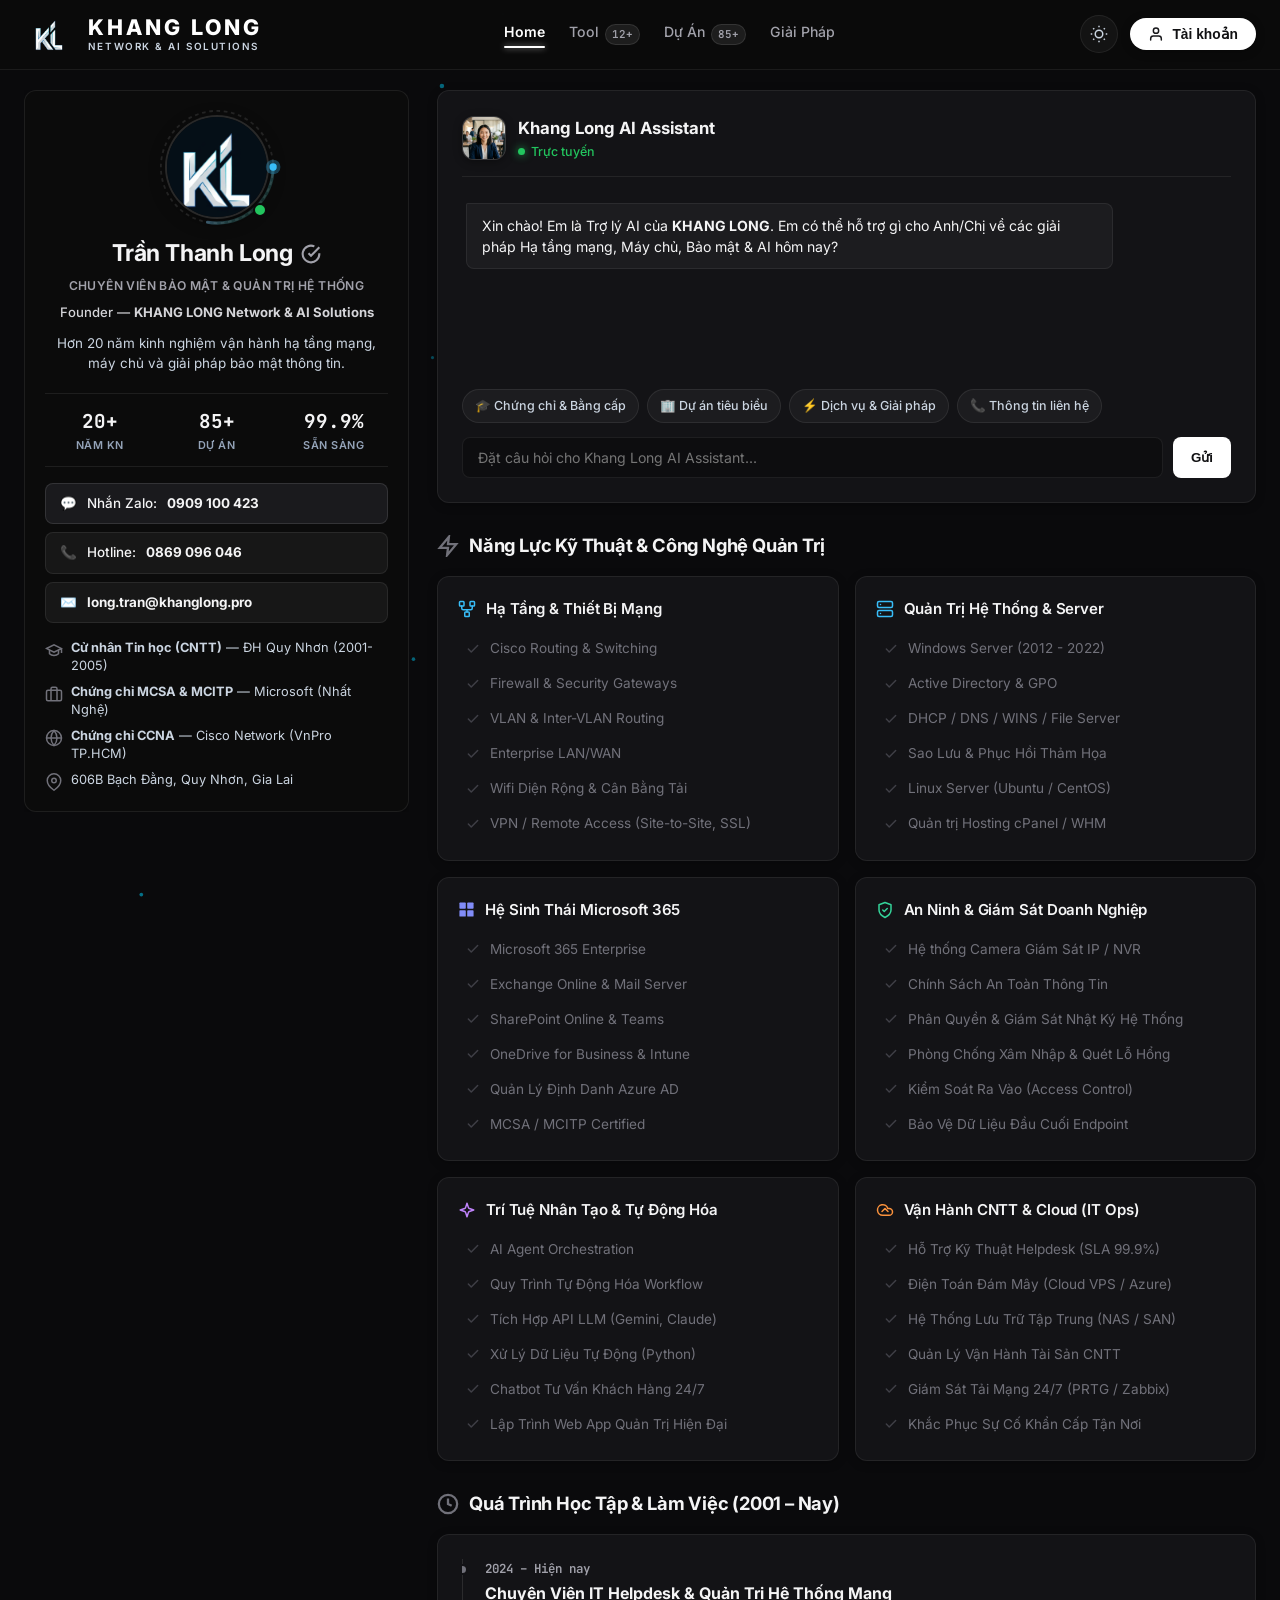
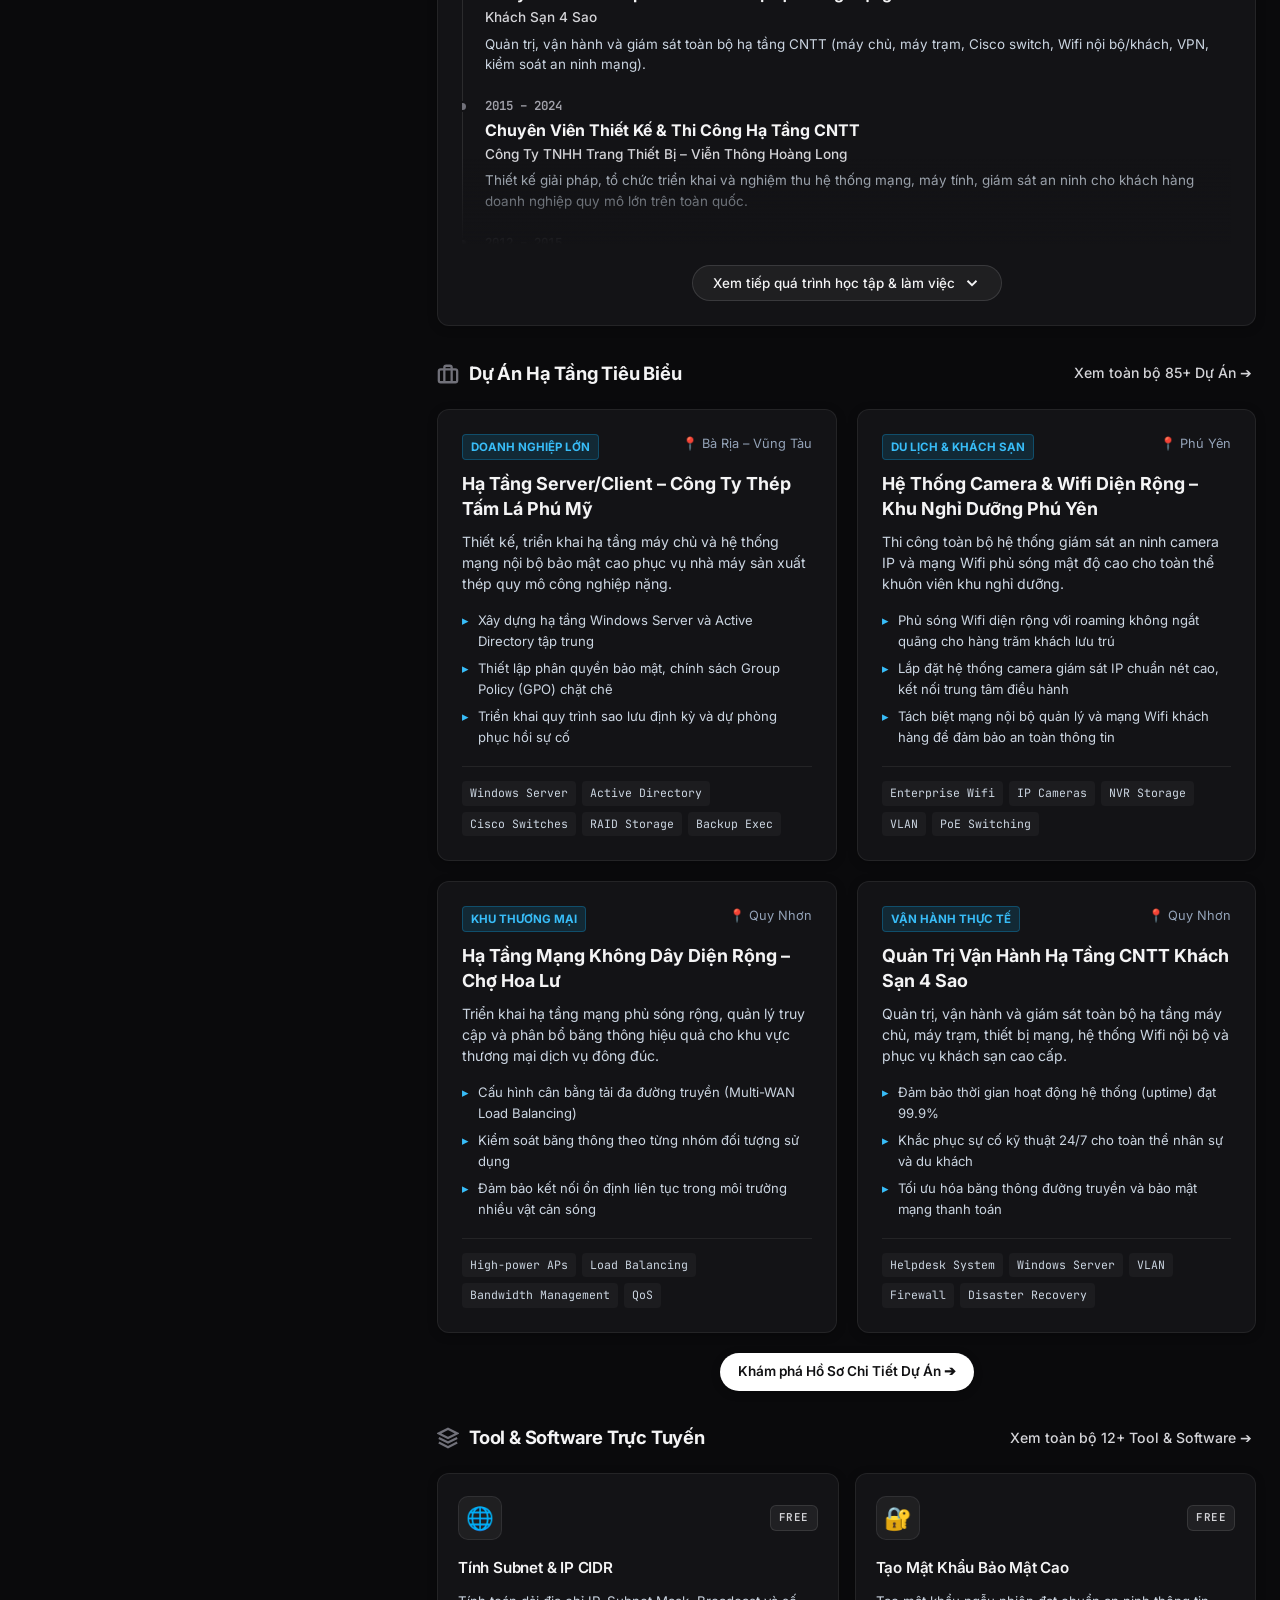
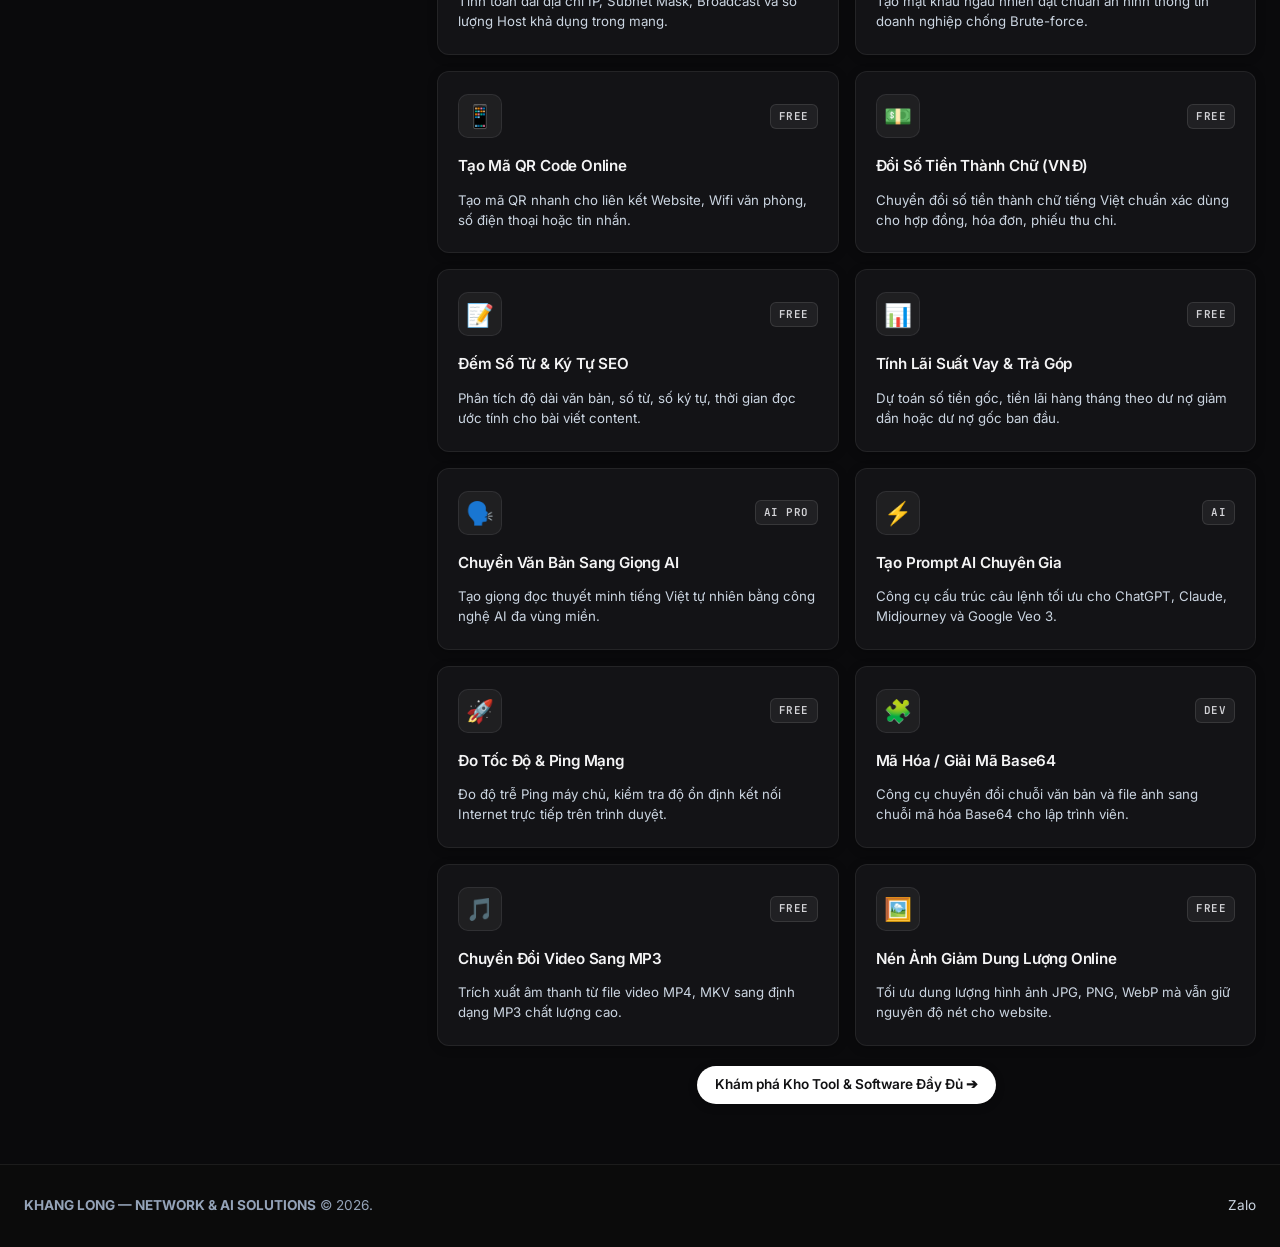
==== commit 3fcad364: "feat(seo): add standard root favicon.ico and multi-format icons (PNG/WebP/Apple-touch)" ====
--- a/index.html
+++ b/index.html
@@ -32,9 +32,12 @@
   <meta name="twitter:description" content="Hạ Tầng Mạng & Giải Pháp AI Doanh Nghiệp uy tín tại Quy Nhơn và toàn quốc.">
   <meta name="twitter:image" content="https://khanglong.pro/assets/images/khanglong_logo_official.jpg">
 
-  <!-- Favicon & Mobile Icons -->
+  <!-- Favicon & Mobile Icons (Multi-format support for Chrome, Safari, Google Search) -->
+  <link rel="icon" type="image/x-icon" href="/favicon.ico">
+  <link rel="shortcut icon" type="image/x-icon" href="/favicon.ico">
+  <link rel="icon" type="image/png" sizes="32x32" href="assets/images/khanglong_icon.png">
   <link rel="icon" type="image/webp" href="assets/images/khanglong_transparent_icon.webp">
-  <link rel="apple-touch-icon" href="assets/images/khanglong_transparent_icon.webp">
+  <link rel="apple-touch-icon" href="assets/images/khanglong_icon.png">
 
   <!-- Google Structured Data (JSON-LD Schema) -->
   <script type="application/ld+json">
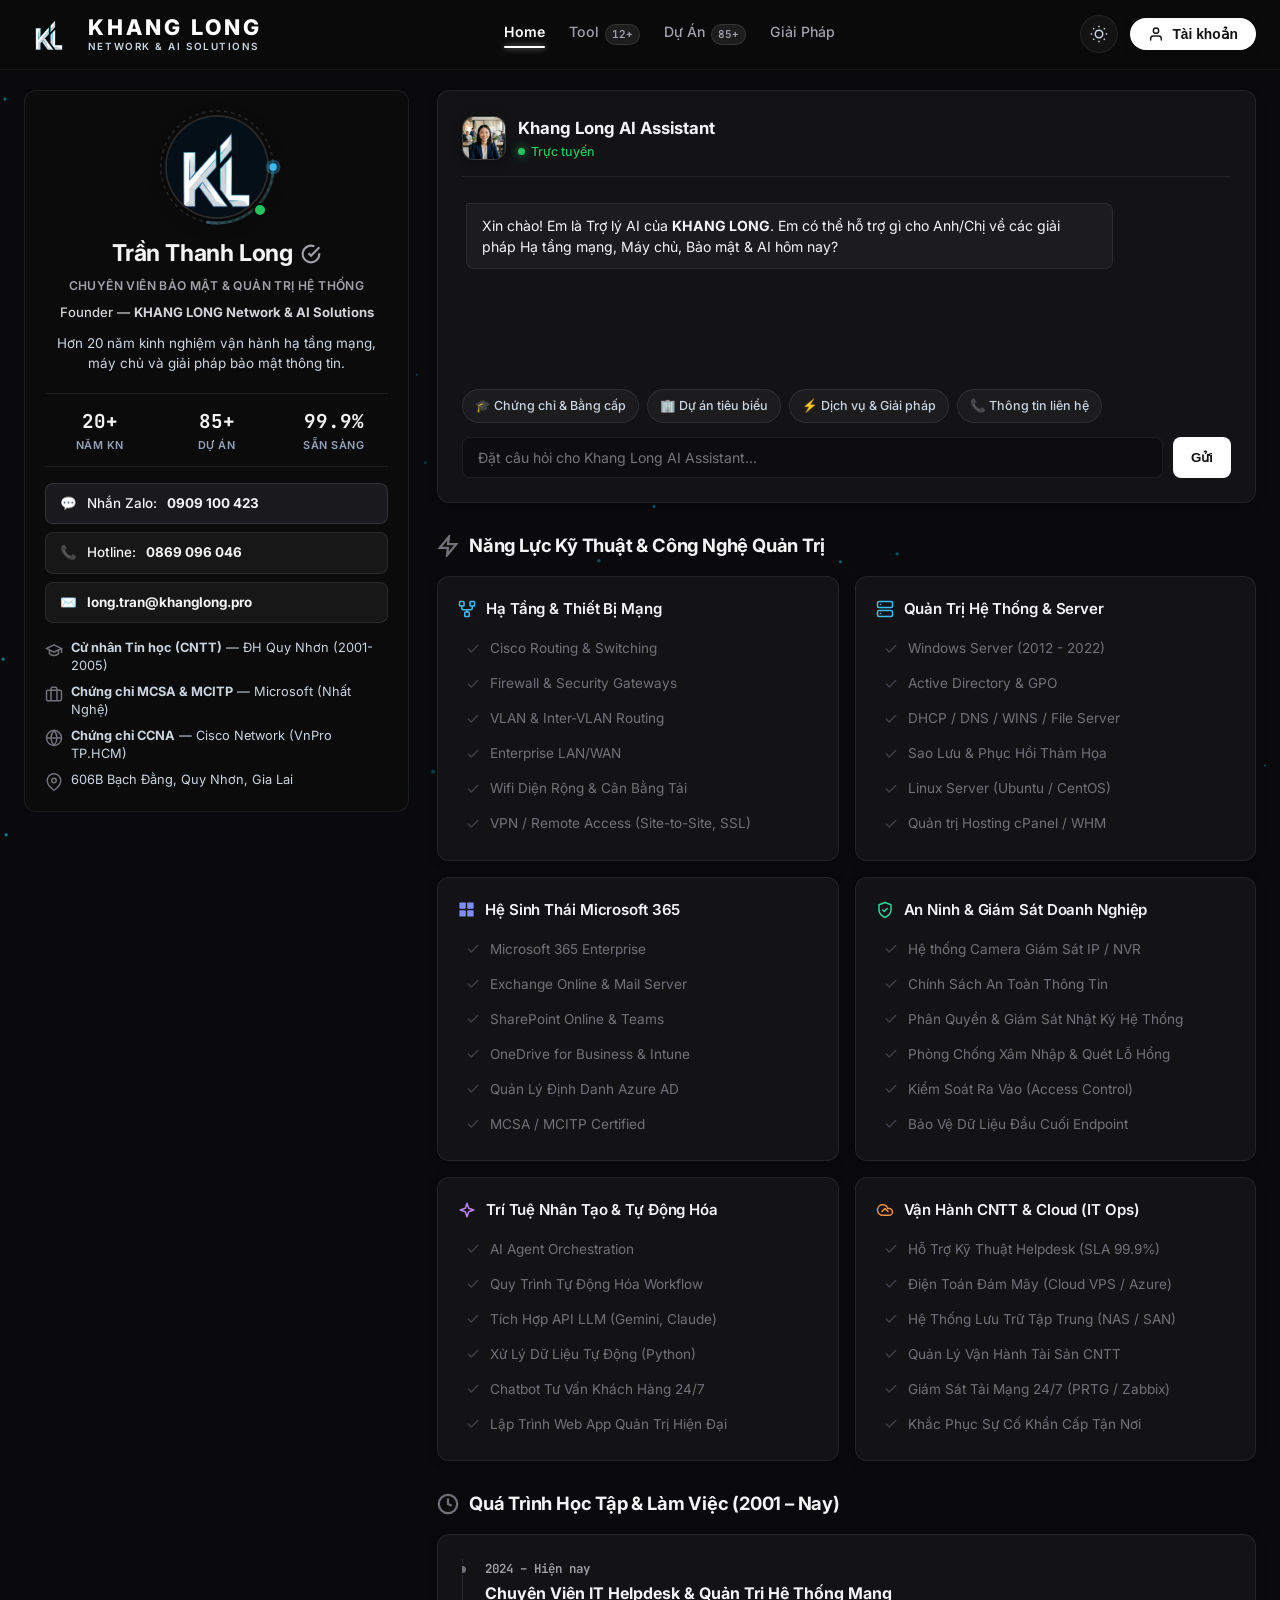
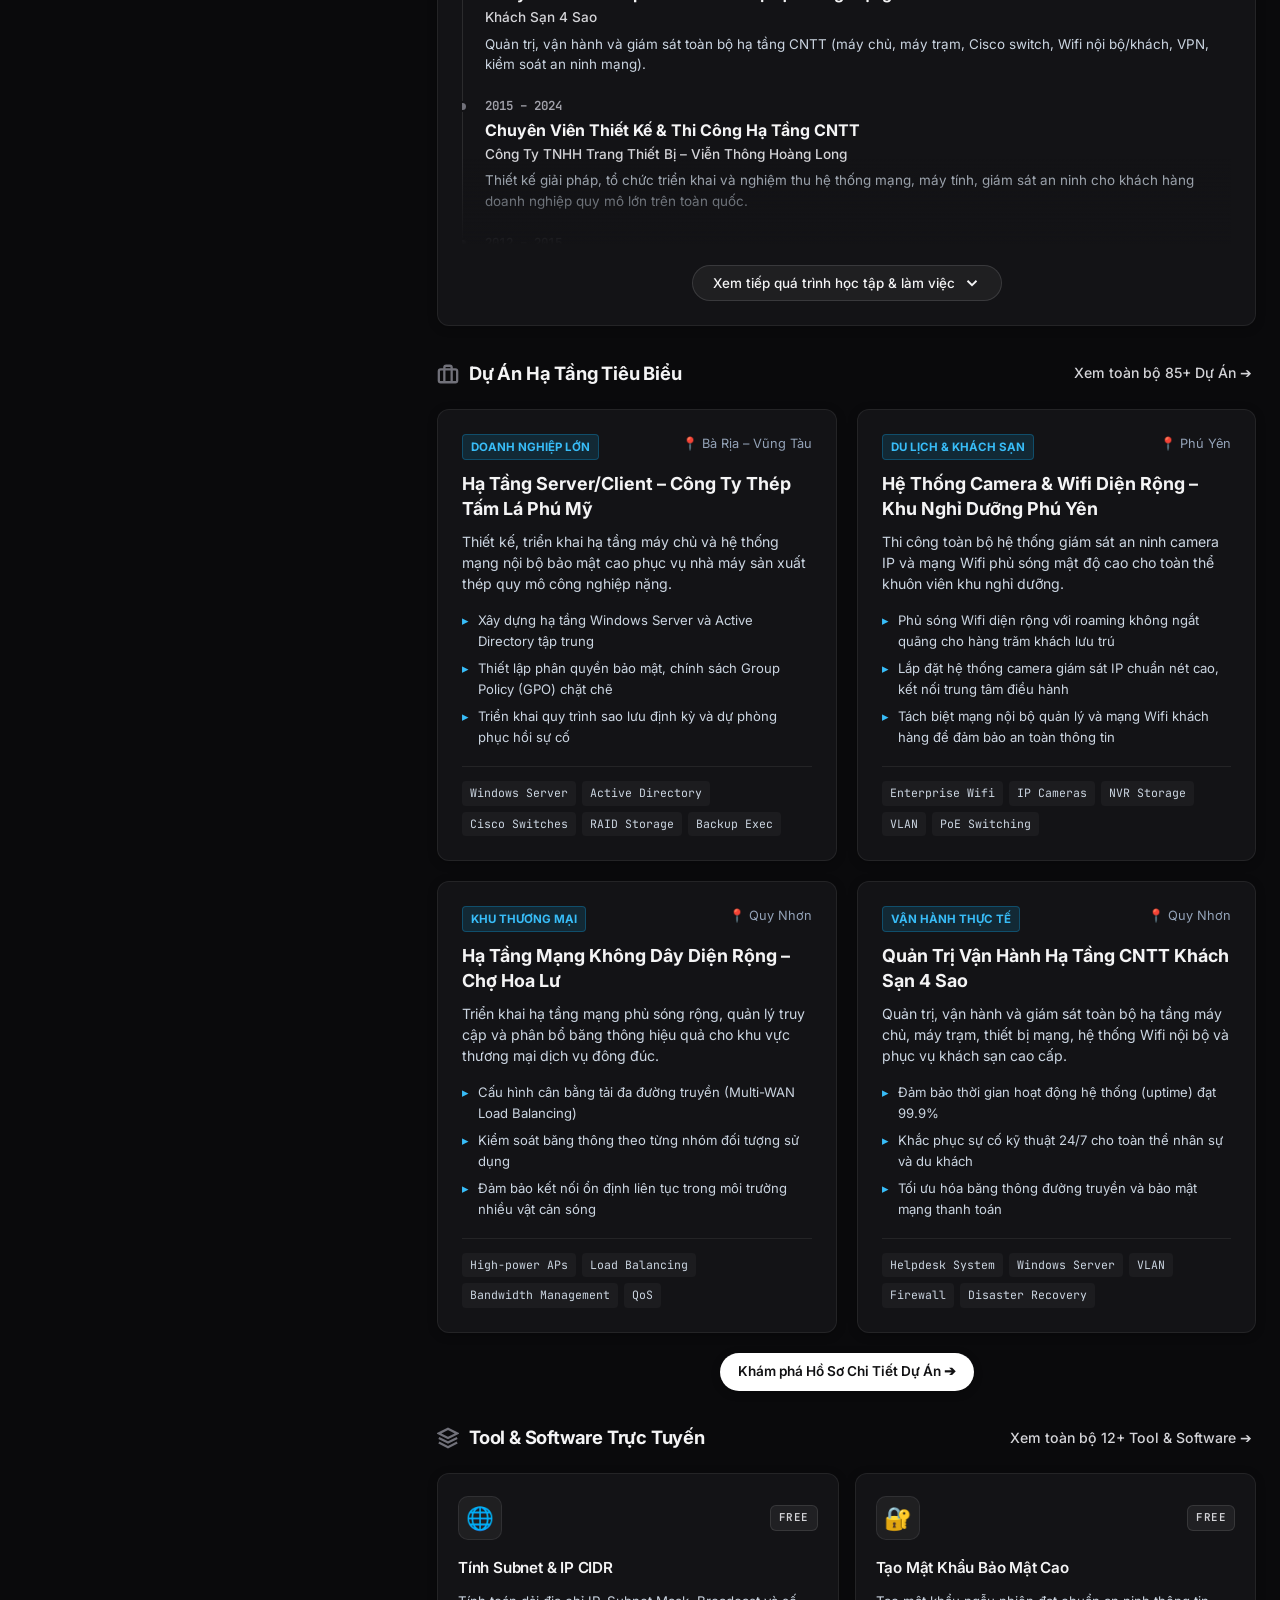
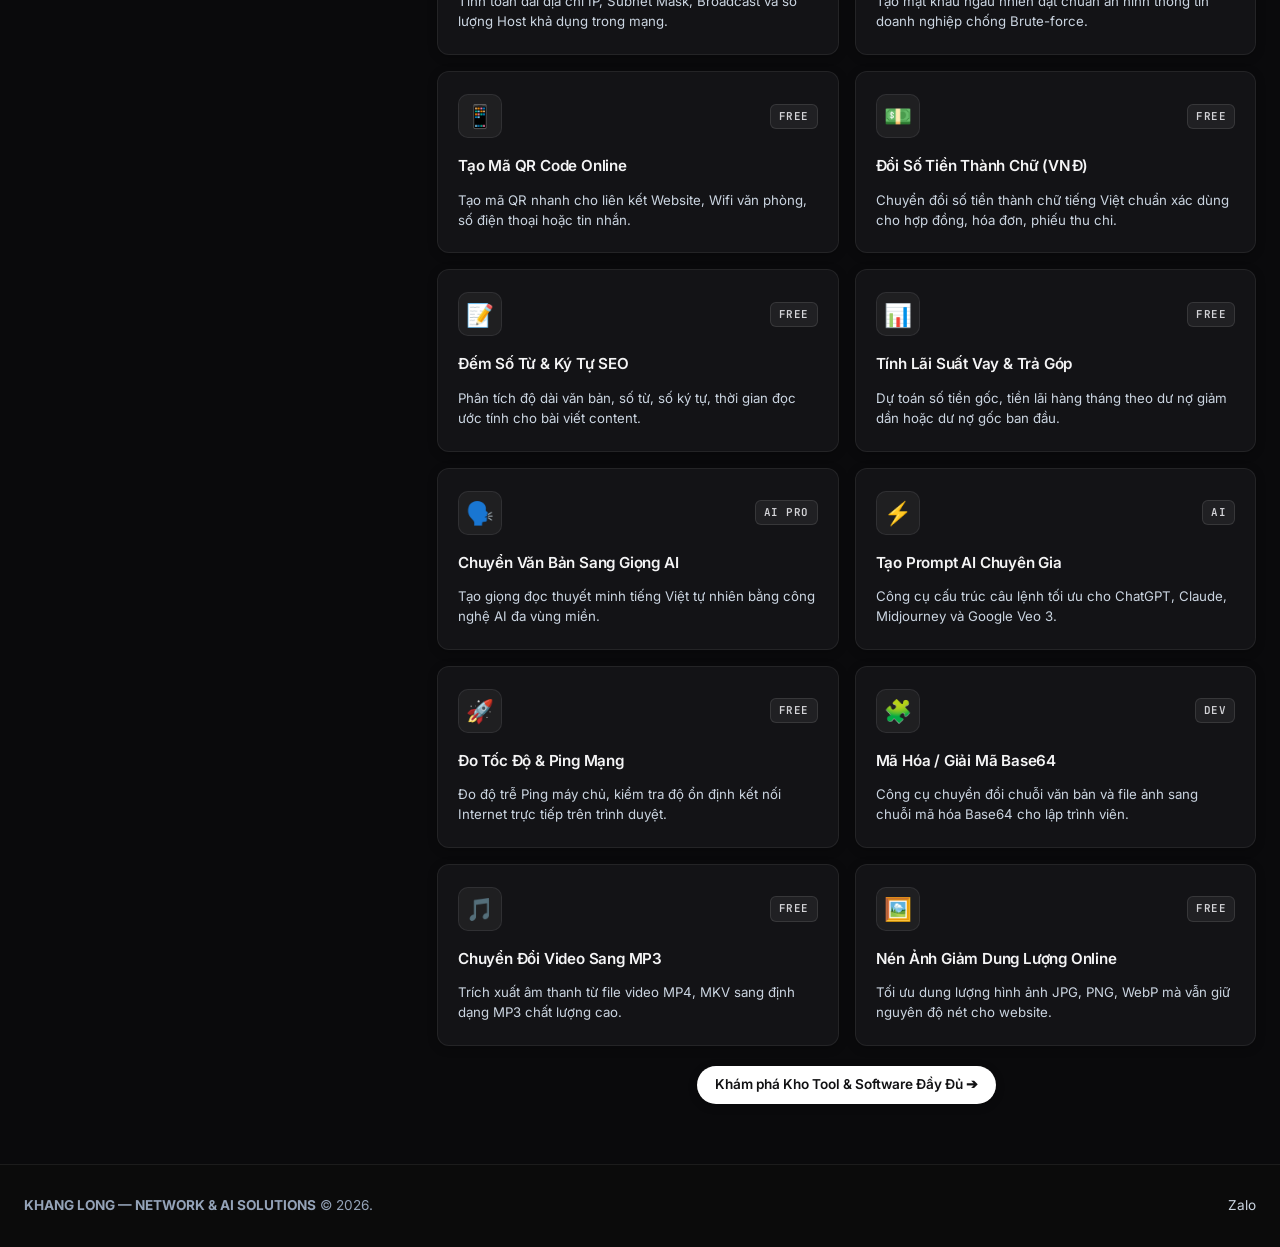
==== commit c97c2bfd: "seo: add WebSite and SiteNavigationElement Schema to enable Google Sitelinks" ====
--- a/index.html
+++ b/index.html
@@ -41,28 +41,76 @@
 
   <!-- Google Structured Data (JSON-LD Schema) -->
   <script type="application/ld+json">
-  {
-    "@context": "https://schema.org",
-    "@type": "LocalBusiness",
-    "name": "KHANG LONG — Network & AI Solutions",
-    "image": "https://khanglong.pro/assets/images/khanglong_logo_official.jpg",
-    "url": "https://khanglong.pro/",
-    "telephone": "0869096046",
-    "priceRange": "$$",
-    "address": {
-      "@type": "PostalAddress",
-      "streetAddress": "606B Bạch Đằng",
-      "addressLocality": "Quy Nhơn",
-      "addressRegion": "Gia Lai",
-      "addressCountry": "VN"
+  [
+    {
+      "@context": "https://schema.org",
+      "@type": "LocalBusiness",
+      "@id": "https://khanglong.pro/#organization",
+      "name": "KHANG LONG — Network & AI Solutions",
+      "image": "https://khanglong.pro/assets/images/khanglong_logo_official.jpg",
+      "url": "https://khanglong.pro/",
+      "telephone": "0869096046",
+      "priceRange": "$$",
+      "address": {
+        "@type": "PostalAddress",
+        "streetAddress": "606B Bạch Đằng",
+        "addressLocality": "Quy Nhơn",
+        "addressRegion": "Gia Lai",
+        "addressCountry": "VN"
+      },
+      "founder": {
+        "@type": "Person",
+        "name": "Trần Thanh Long",
+        "jobTitle": "Chuyên Viên Bảo Mật & Quản Trị Hệ Thống"
+      },
+      "description": "Chuyên sâu khảo sát, thiết kế và thi công hạ tầng mạng LAN/WAN, Máy chủ Windows Server, Hệ sinh thái Microsoft 365, An ninh Camera IP và Giải pháp AI Agent doanh nghiệp."
     },
-    "founder": {
-      "@type": "Person",
-      "name": "Trần Thanh Long",
-      "jobTitle": "Chuyên Viên Bảo Mật & Quản Trị Hệ Thống"
+    {
+      "@context": "https://schema.org",
+      "@type": "WebSite",
+      "@id": "https://khanglong.pro/#website",
+      "url": "https://khanglong.pro/",
+      "name": "KHANG LONG — Network & AI Solutions",
+      "publisher": {
+        "@id": "https://khanglong.pro/#organization"
+      }
     },
-    "description": "Chuyên sâu khảo sát, thiết kế và thi công hạ tầng mạng LAN/WAN, Máy chủ Windows Server, Hệ sinh thái Microsoft 365, An ninh Camera IP và Giải pháp AI Agent doanh nghiệp."
-  }
+    {
+      "@context": "https://schema.org",
+      "@type": "ItemList",
+      "name": "Danh mục chính KHANG LONG",
+      "itemListElement": [
+        {
+          "@type": "SiteNavigationElement",
+          "position": 1,
+          "name": "Trang Chủ — Khang Long Cyber Hub",
+          "description": "Chuyên gia Hạ tầng Mạng doanh nghiệp, Máy chủ Microsoft Server, Quản trị hệ thống và Giải pháp AI Agent.",
+          "url": "https://khanglong.pro/index.html"
+        },
+        {
+          "@type": "SiteNavigationElement",
+          "position": 2,
+          "name": "Kho Công Cụ & Tiện Ích Trực Tuyến",
+          "description": "Bộ tiện ích mạng IP, Subnet Calculator, Trình mã hóa bảo mật và công cụ kỹ thuật miễn phí.",
+          "url": "https://khanglong.pro/tools.html"
+        },
+        {
+          "@type": "SiteNavigationElement",
+          "position": 3,
+          "name": "Dự Án Hạ Tầng Đã Triển Khai",
+          "description": "Hơn 85+ dự án hạ tầng mạng LAN/WAN, Wifi diện rộng, hệ thống máy chủ và camera doanh nghiệp.",
+          "url": "https://khanglong.pro/projects.html"
+        },
+        {
+          "@type": "SiteNavigationElement",
+          "position": 4,
+          "name": "Dịch Vụ & Giải Pháp Doanh Nghiệp",
+          "description": "Tư vấn, thiết kế, triển khai hạ tầng mạng, bảo mật và giải pháp AI Agent thực chiến.",
+          "url": "https://khanglong.pro/services.html"
+        }
+      ]
+    }
+  ]
   </script>
 
   <!-- Browser Theme & Mobile Address Bar Color -->
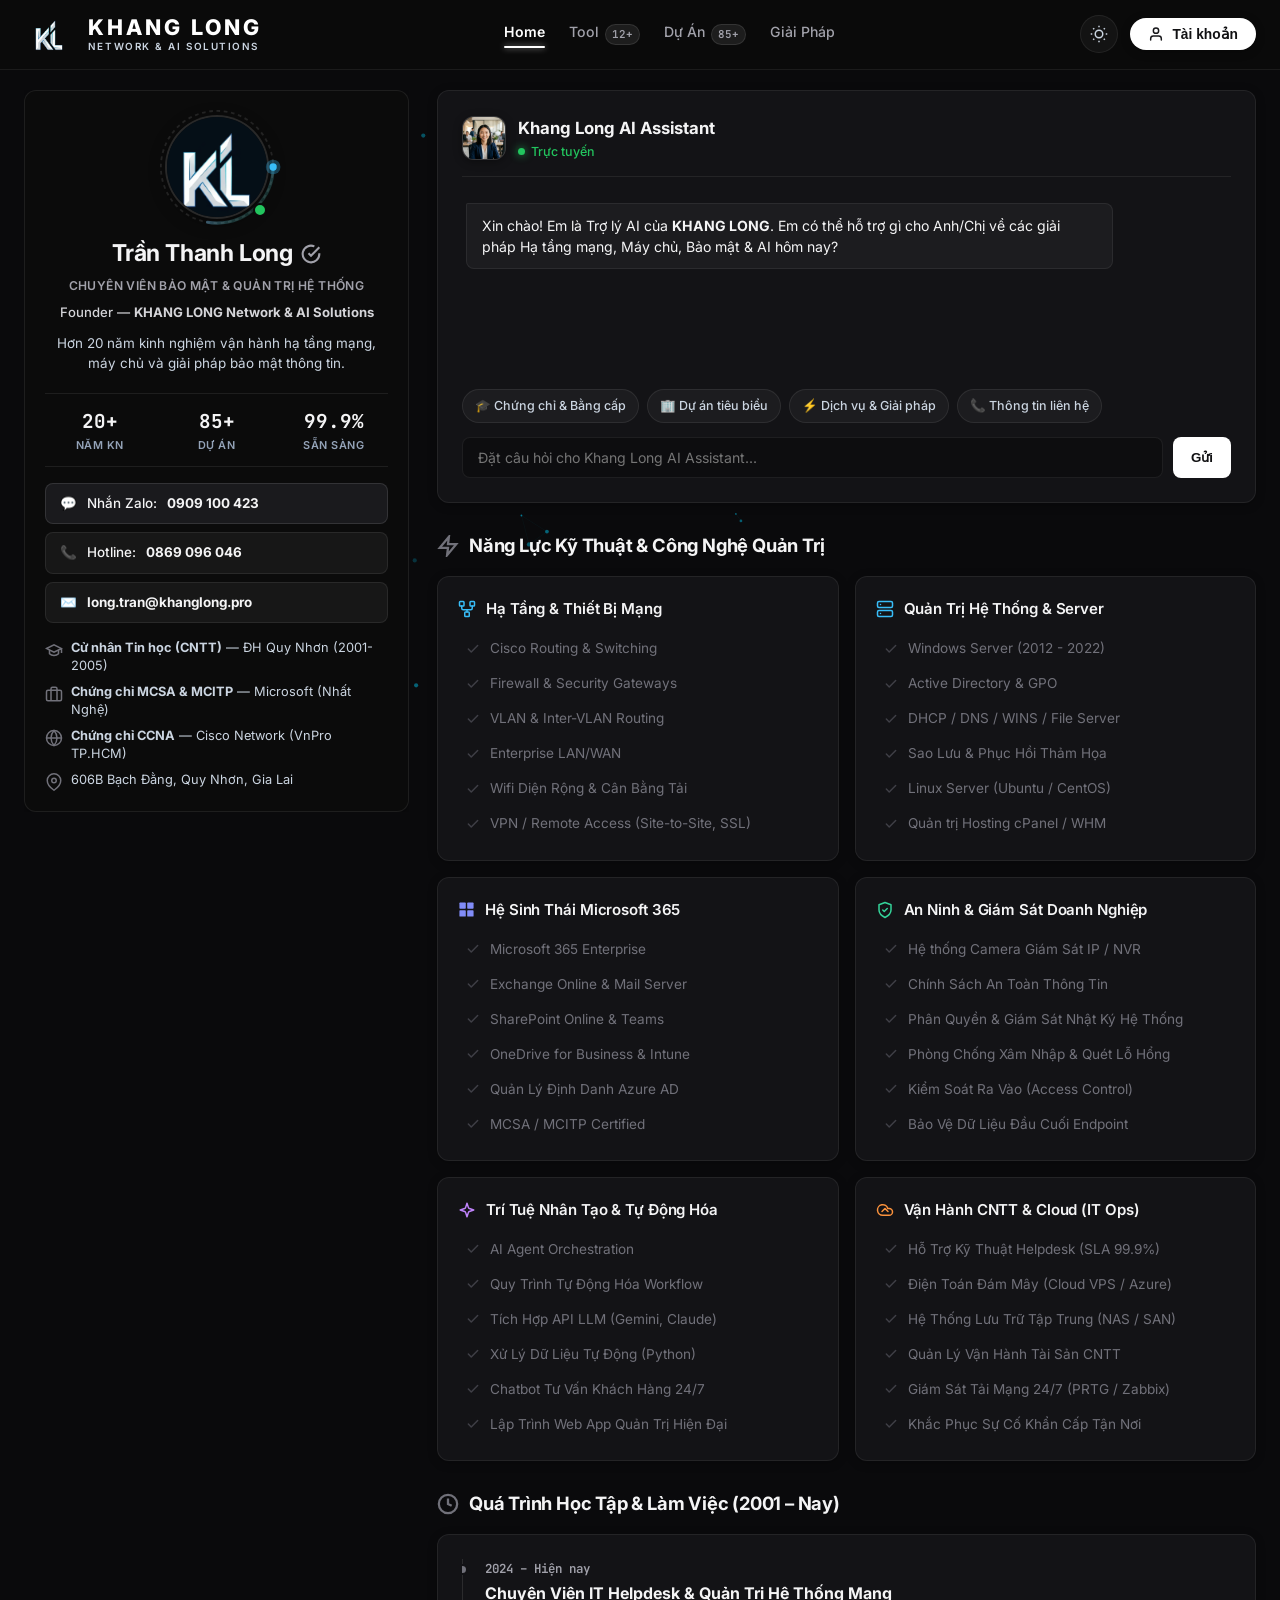
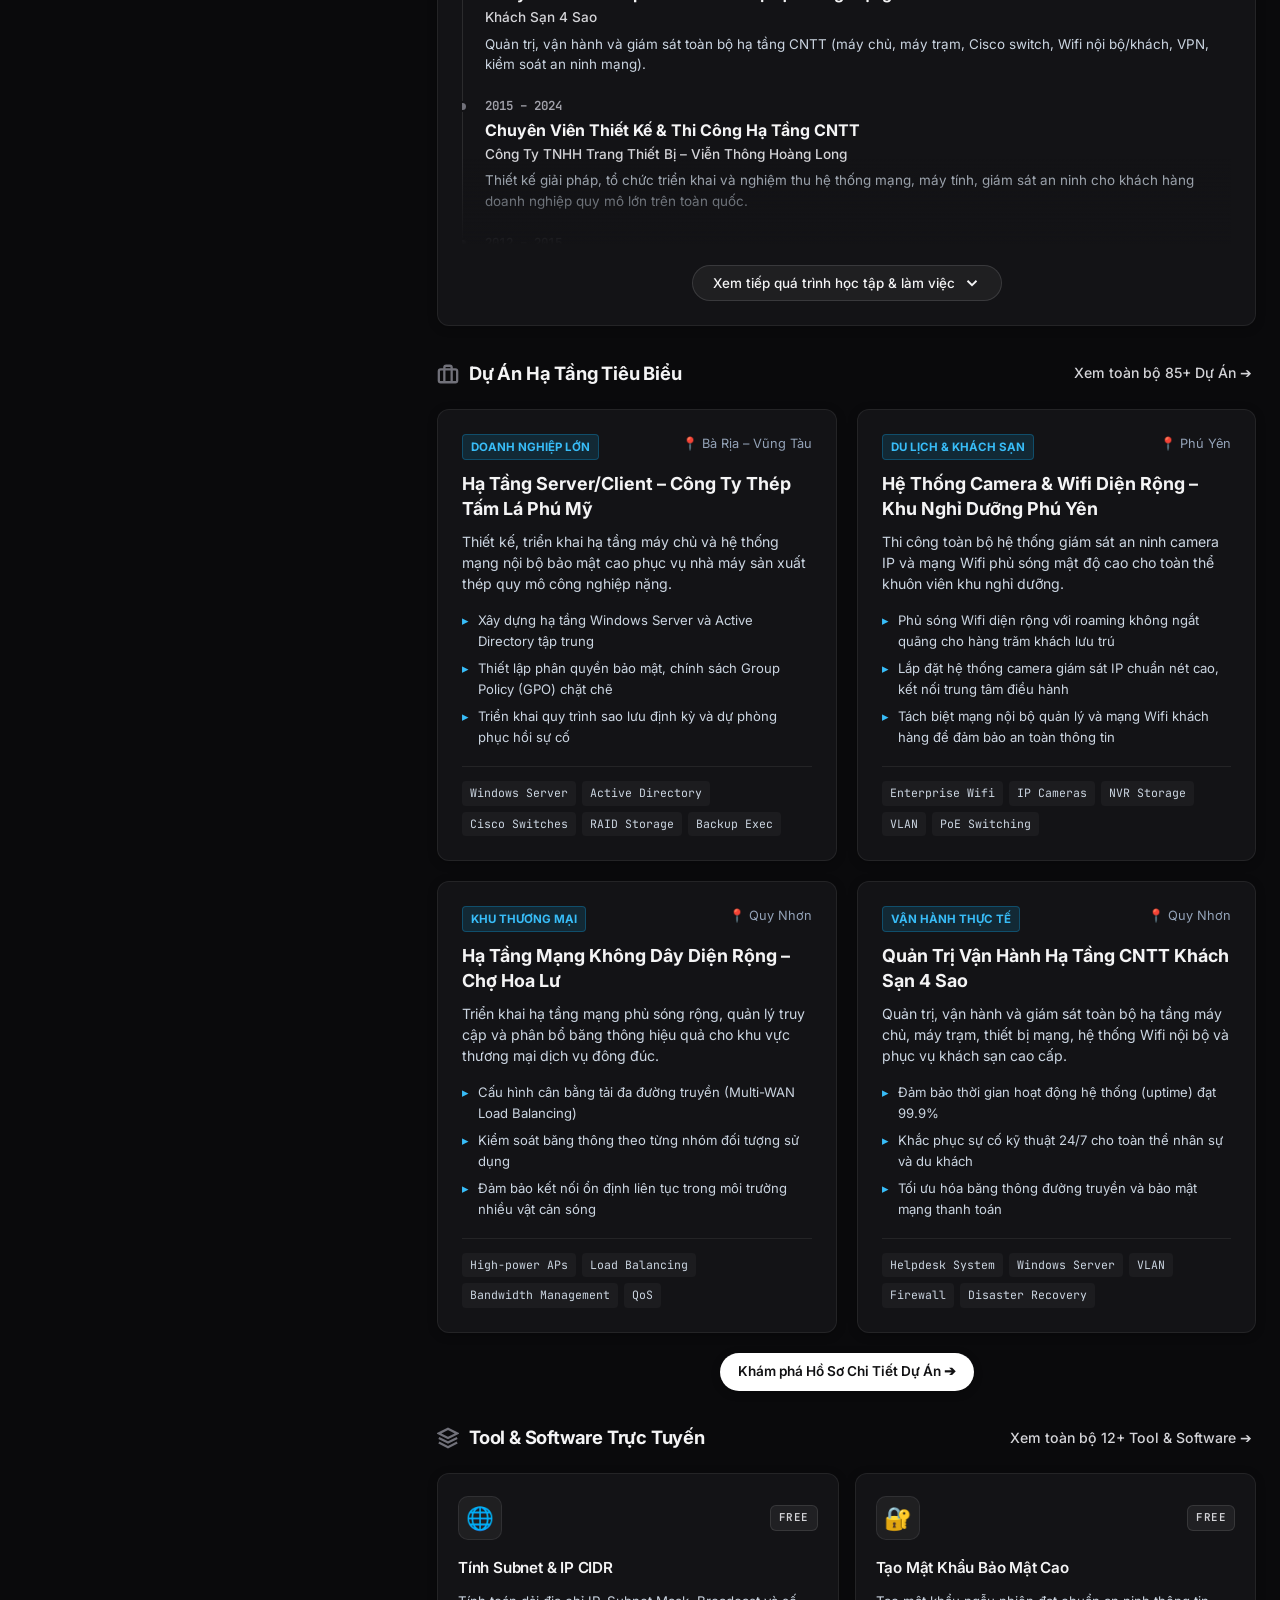
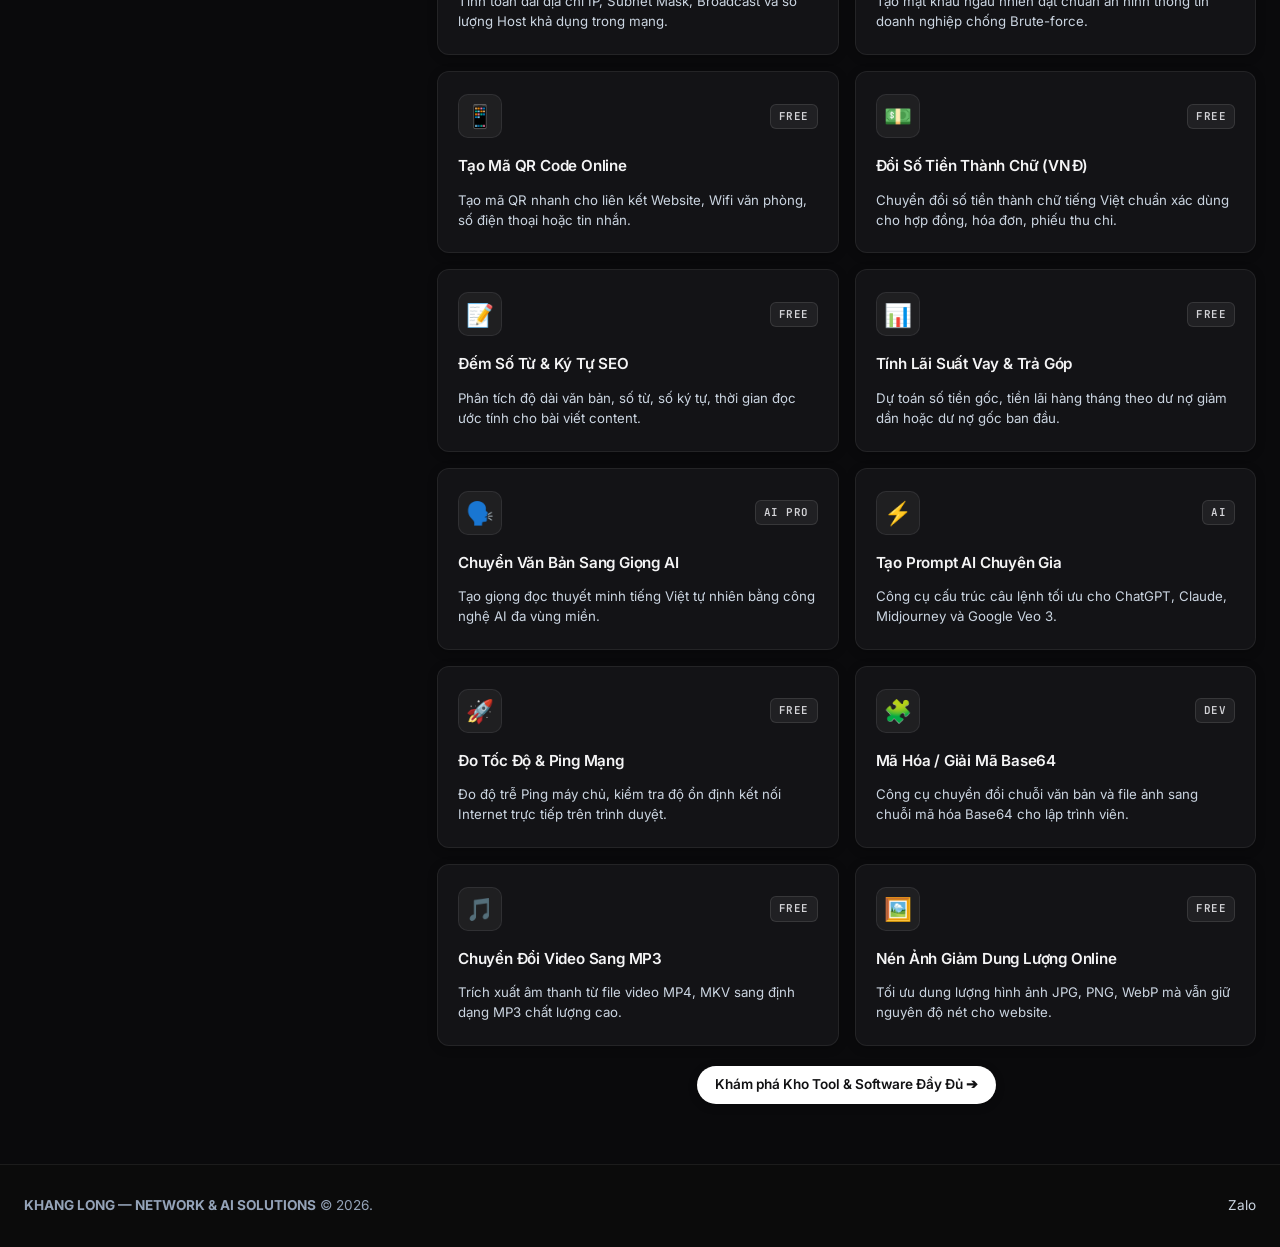
==== commit 4a916cb4: "seo: update sitelink name from Cyber Hub to Network & AI Solutions" ====
--- a/index.html
+++ b/index.html
@@ -83,7 +83,7 @@
         {
           "@type": "SiteNavigationElement",
           "position": 1,
-          "name": "Trang Chủ — Khang Long Cyber Hub",
+          "name": "Trang Chủ — Khang Long Network & AI Solutions",
           "description": "Chuyên gia Hạ tầng Mạng doanh nghiệp, Máy chủ Microsoft Server, Quản trị hệ thống và Giải pháp AI Agent.",
           "url": "https://khanglong.pro/index.html"
         },
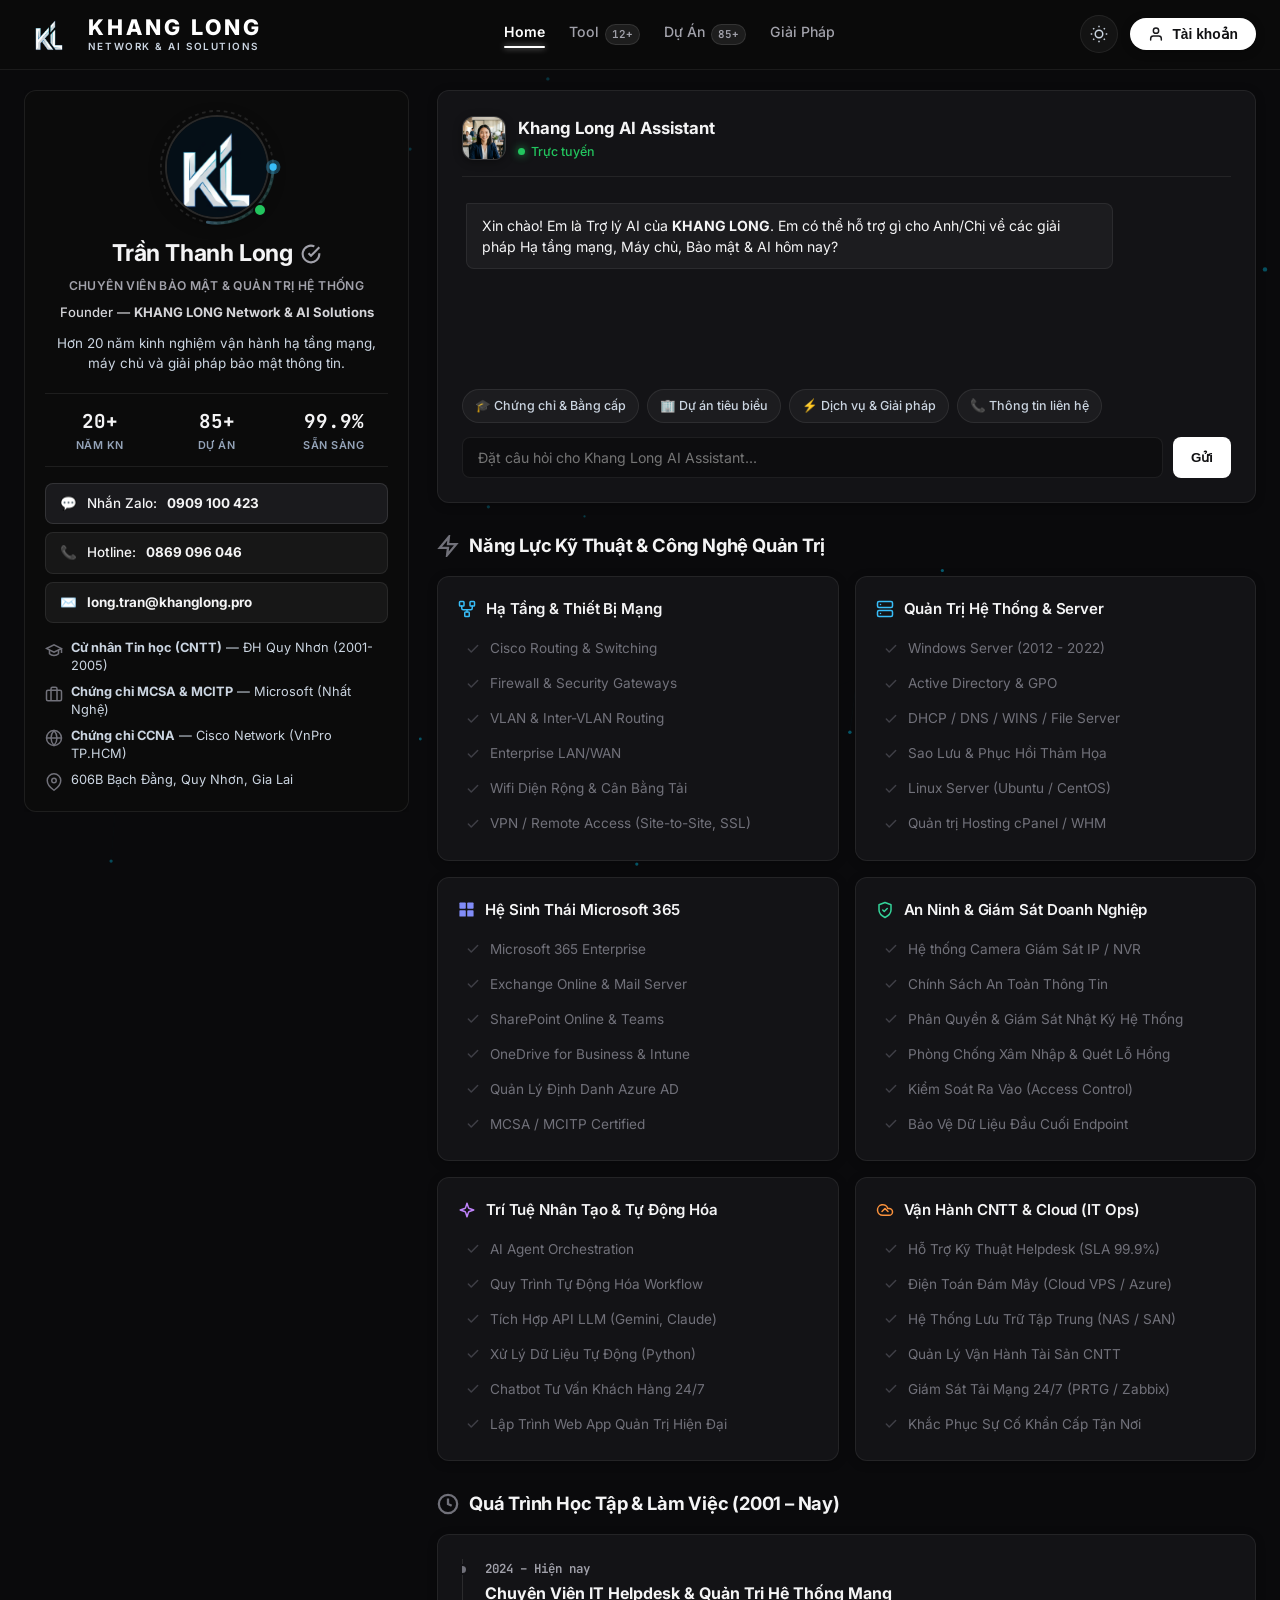
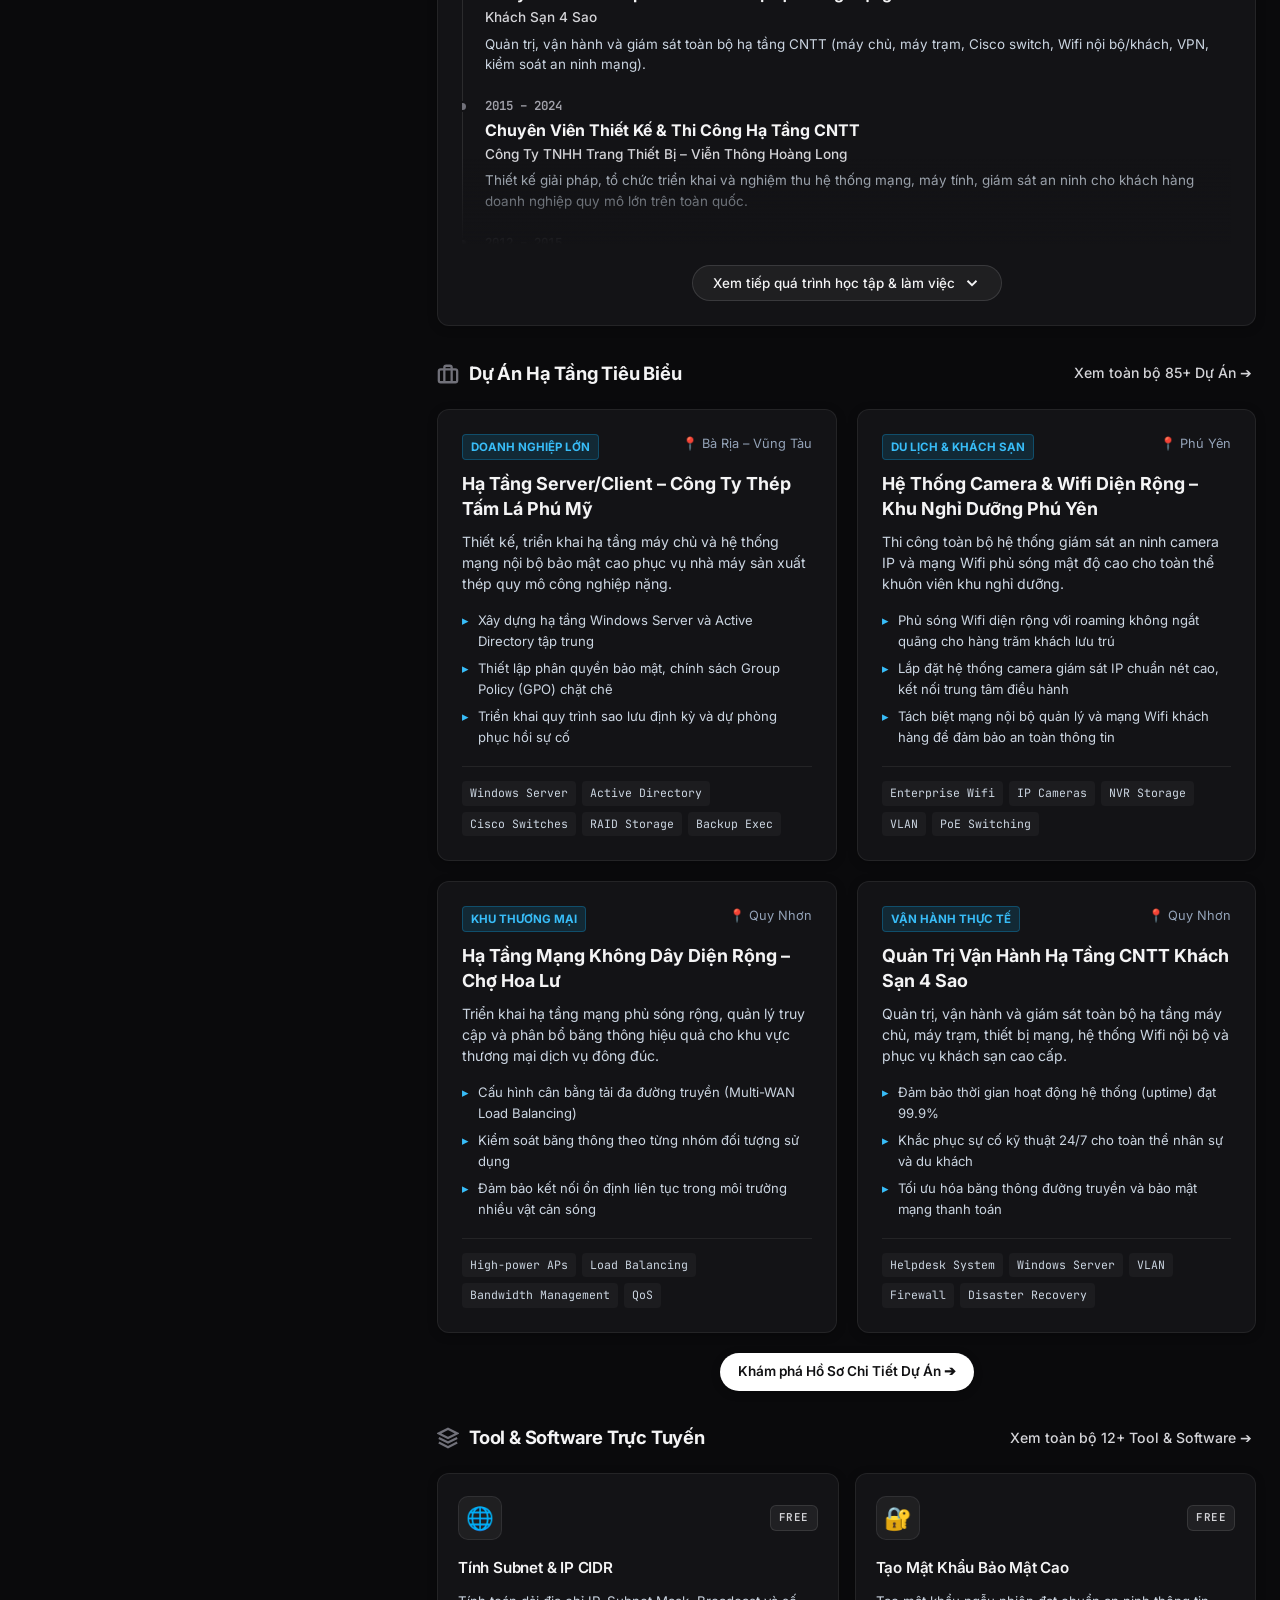
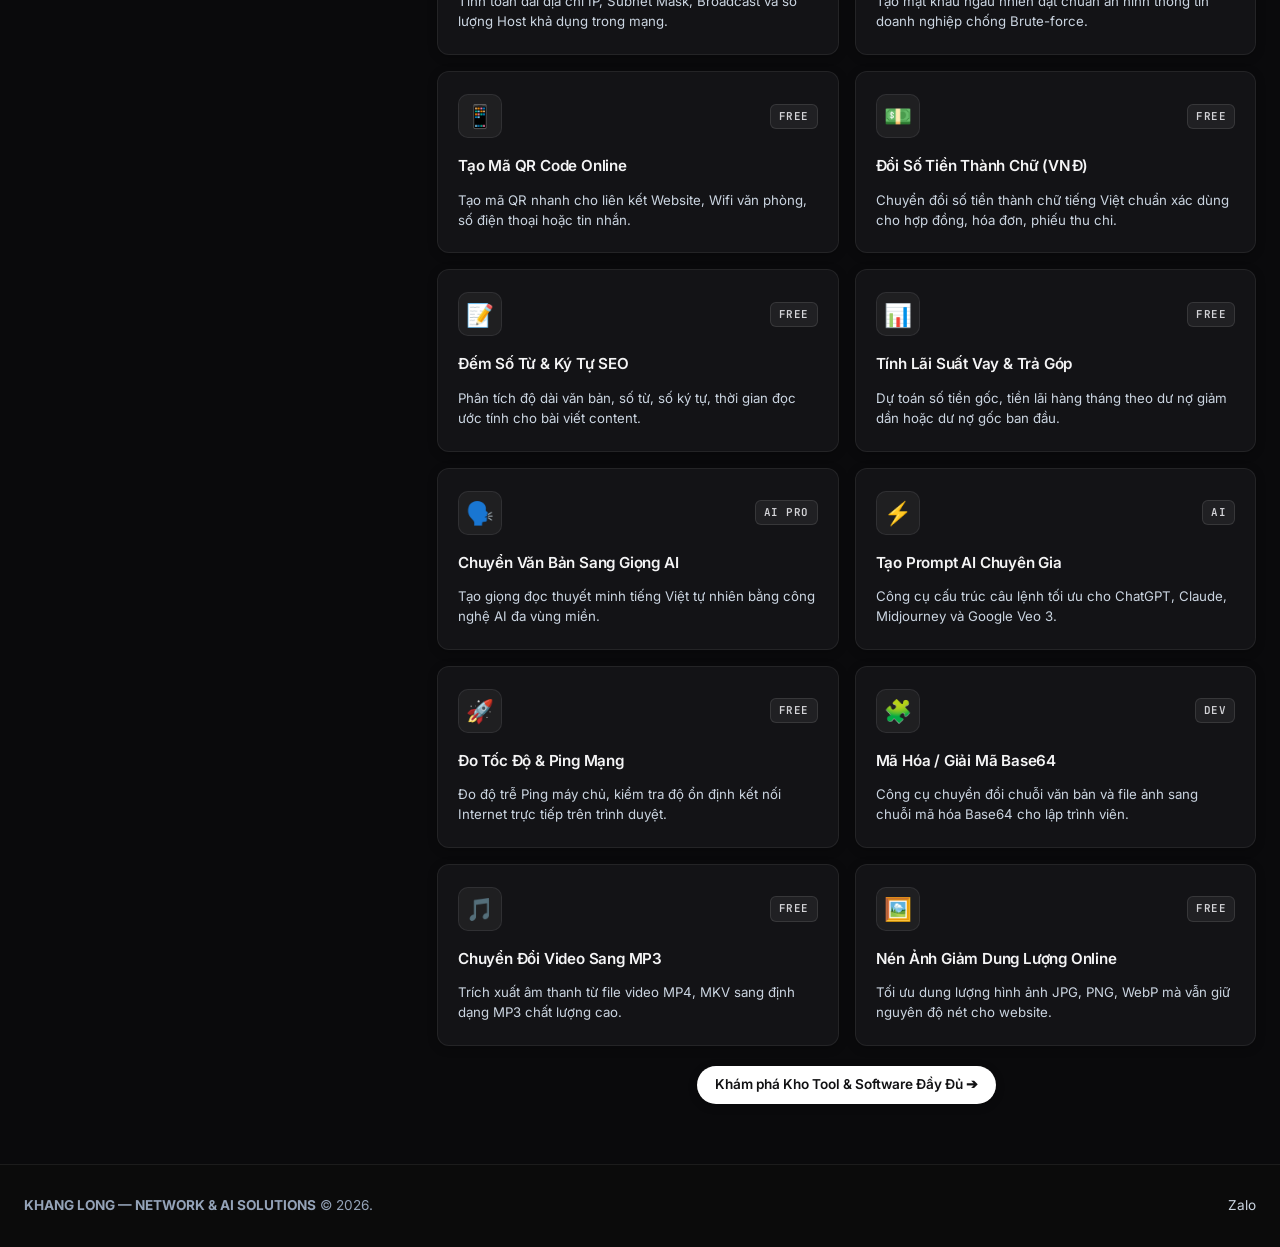
==== commit b7008342: "seo: optimize On-Page SEO meta tags and Schema hasOfferCatalog for Khang Long Camera, Network, and A" ====
--- a/index.html
+++ b/index.html
@@ -7,8 +7,8 @@
   
   <!-- Canonical URL & Primary SEO -->
   <link rel="canonical" href="https://khanglong.pro/">
-  <meta name="description" content="Chuyên gia Hạ tầng Mạng doanh nghiệp, Máy chủ Microsoft Server, Quản trị hệ thống, An ninh Camera IP và Giải pháp AI Agent thực chiến.">
-  <meta name="keywords" content="Khang Long, Khang Long AI, khanglong.pro, Quản trị mạng Quy Nhơn, hạ tầng mạng, MCSA, CCNA, Microsoft 365 doanh nghiệp, AI Solutions, camera giám sát">
+  <meta name="description" content="KHANG LONG — Network & AI Solutions: Chuyên sâu Khang Long Camera (Camera giám sát IP an ninh), Khang Long Network (Hạ tầng mạng LAN/WAN/Wifi diện rộng), Quản trị Windows Server và Khang Long AI Agent thực chiến tại Quy Nhơn.">
+  <meta name="keywords" content="Khang Long, Khang Long Camera, Khang Long Network, Khang Long AI, khanglong.pro, Lắp camera Quy Nhơn, Thi công mạng Quy Nhơn, Quản trị mạng Quy Nhơn, Hạ tầng mạng doanh nghiệp, MCSA, CCNA, Camera an ninh IP, AI Agent doanh nghiệp">
   <meta name="author" content="KHANG LONG Network & AI Solutions">
   <meta name="robots" content="index, follow, max-image-preview:large, max-snippet:-1, max-video-preview:-1">
 
@@ -63,7 +63,37 @@
         "name": "Trần Thanh Long",
         "jobTitle": "Chuyên Viên Bảo Mật & Quản Trị Hệ Thống"
       },
-      "description": "Chuyên sâu khảo sát, thiết kế và thi công hạ tầng mạng LAN/WAN, Máy chủ Windows Server, Hệ sinh thái Microsoft 365, An ninh Camera IP và Giải pháp AI Agent doanh nghiệp."
+      "description": "Chuyên sâu khảo sát, thiết kế và thi công hạ tầng mạng LAN/WAN, Máy chủ Windows Server, Hệ sinh thái Microsoft 365, An ninh Camera IP và Giải pháp AI Agent doanh nghiệp.",
+      "hasOfferCatalog": {
+        "@type": "OfferCatalog",
+        "name": "Dịch Vụ Cốt Lõi Khang Long",
+        "itemListElement": [
+          {
+            "@type": "Offer",
+            "itemOffered": {
+              "@type": "Service",
+              "name": "Khang Long Network",
+              "description": "Tư vấn, thiết kế, triển khai hạ tầng mạng LAN/WAN, Wifi diện rộng và cân bằng tải doanh nghiệp."
+            }
+          },
+          {
+            "@type": "Offer",
+            "itemOffered": {
+              "@type": "Service",
+              "name": "Khang Long Camera",
+              "description": "Lắp đặt hệ thống camera quan sát an ninh IP, đầu ghi NVR độ nét cao tại Quy Nhơn."
+            }
+          },
+          {
+            "@type": "Offer",
+            "itemOffered": {
+              "@type": "Service",
+              "name": "Khang Long AI",
+              "description": "Giải pháp Trí tuệ Nhân tạo thực chiến, tích hợp AI Agent tự động hóa vận hành doanh nghiệp."
+            }
+          }
+        ]
+      }
     },
     {
       "@context": "https://schema.org",
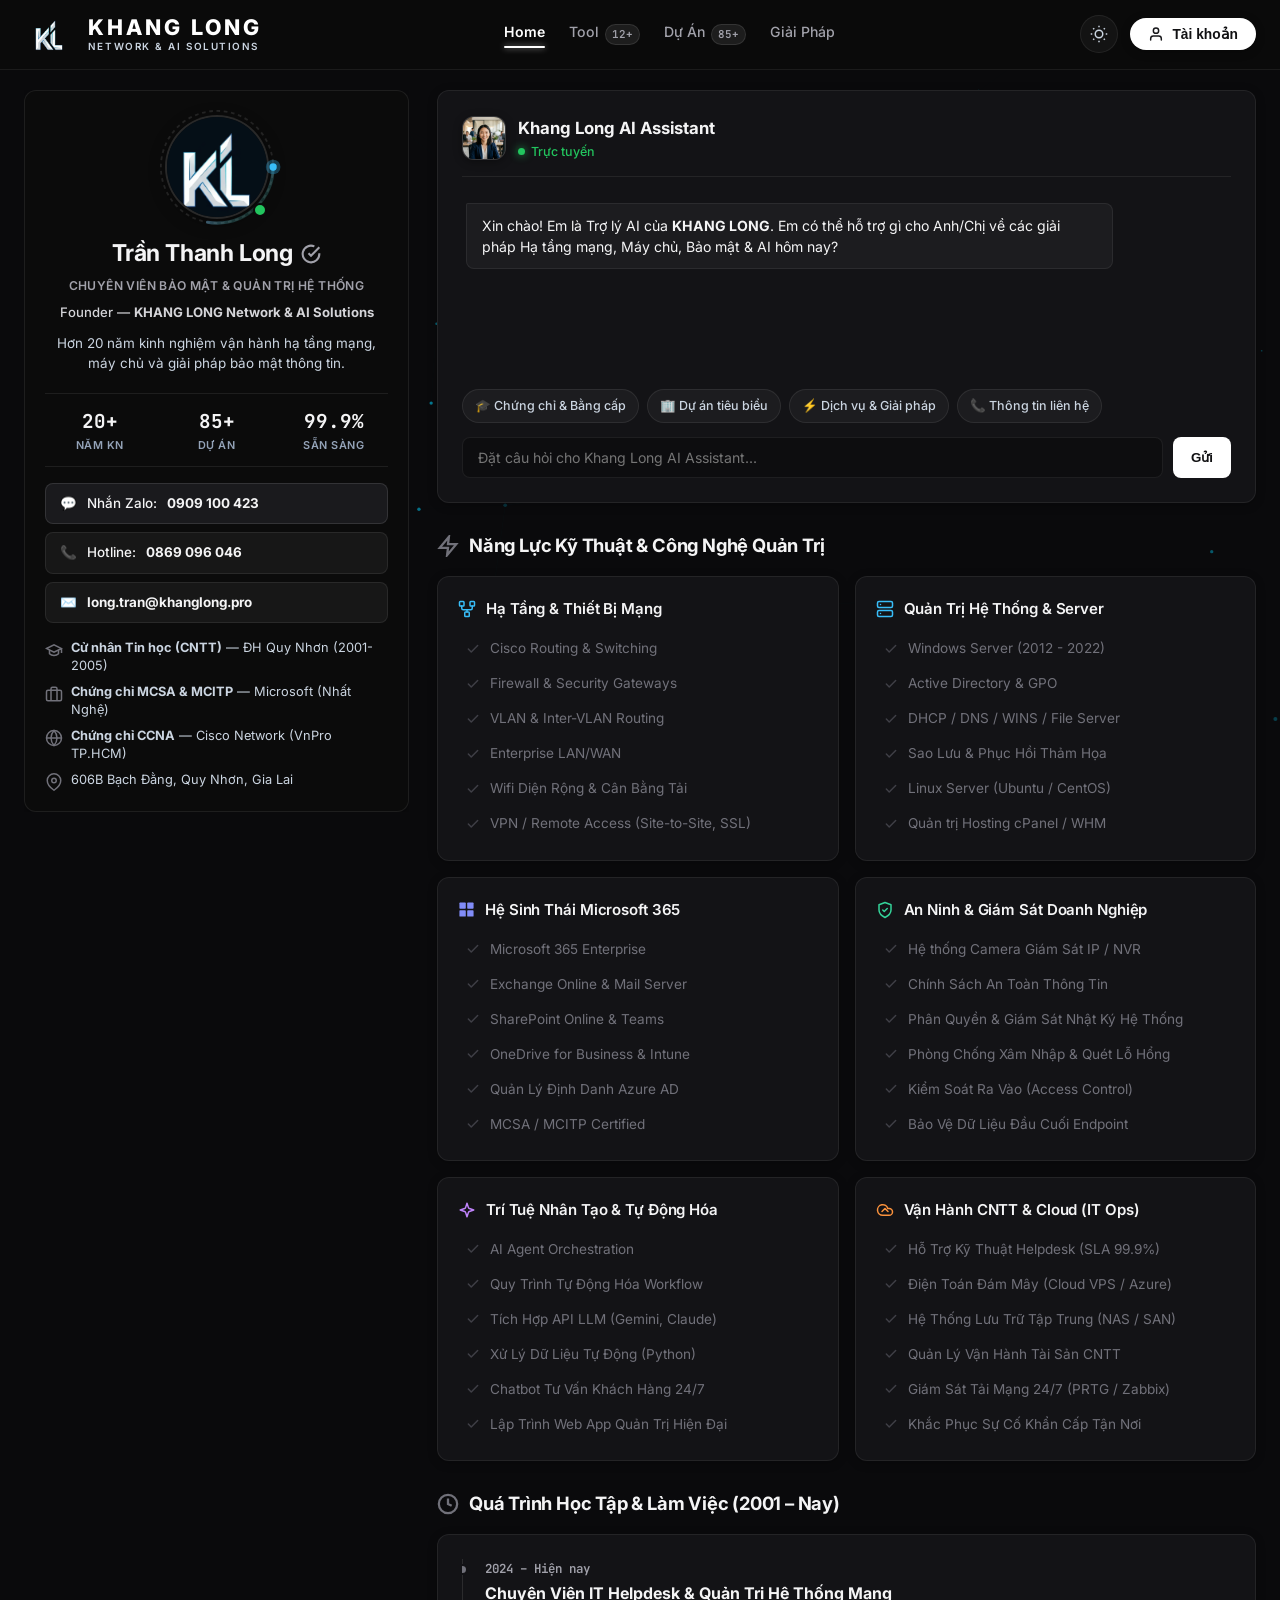
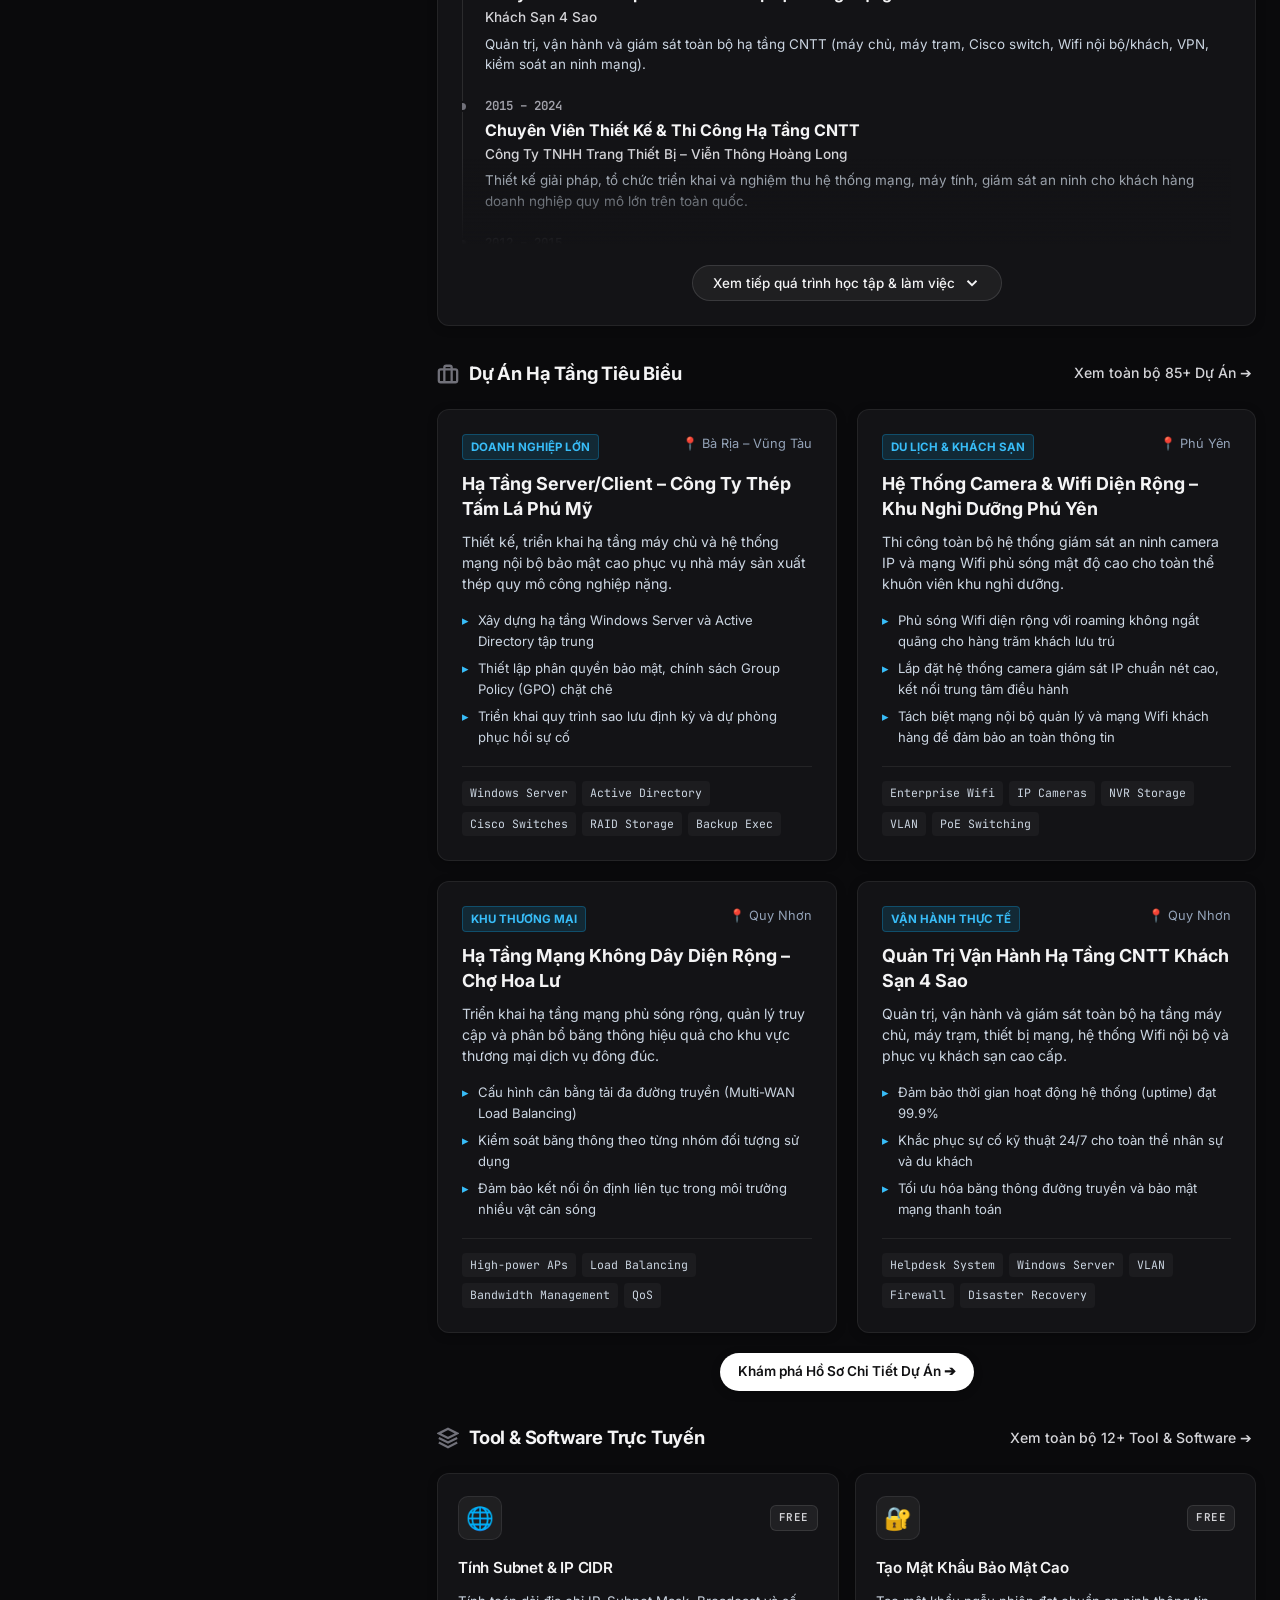
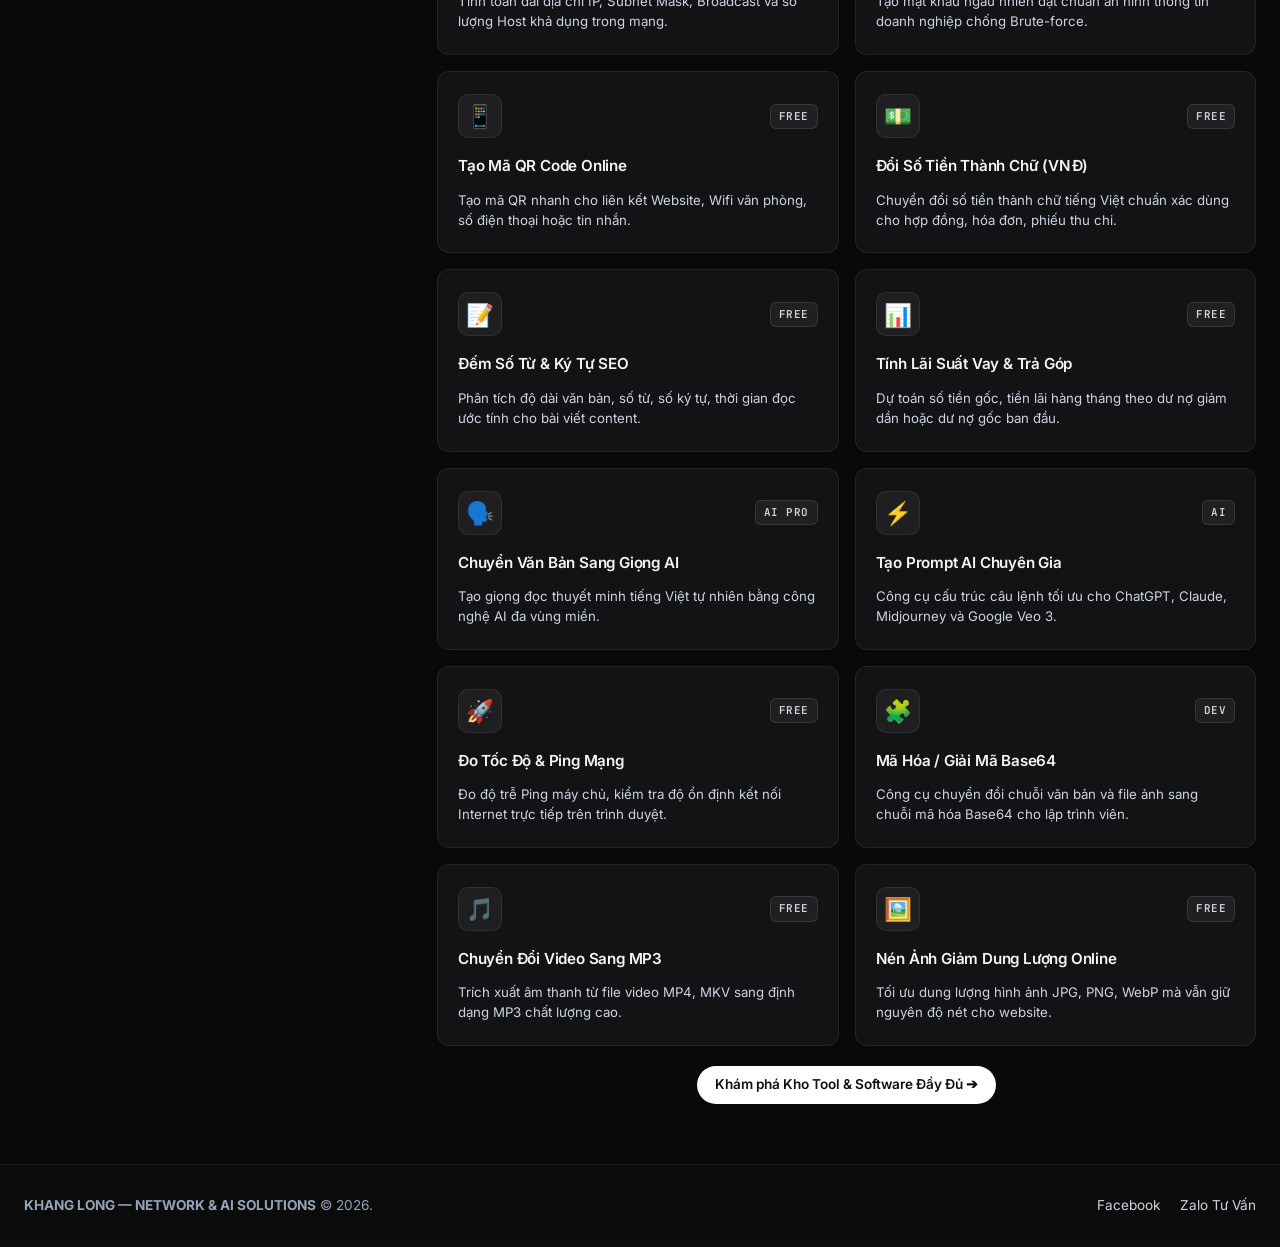
==== commit 4b4566a0: "feat(social): link official Facebook page and add Schema sameAs entity" ====
--- a/index.html
+++ b/index.html
@@ -49,6 +49,9 @@
       "name": "KHANG LONG — Network & AI Solutions",
       "image": "https://khanglong.pro/assets/images/khanglong_logo_official.jpg",
       "url": "https://khanglong.pro/",
+      "sameAs": [
+        "https://www.facebook.com/profile.php?id=61595019225094"
+      ],
       "telephone": "0869096046",
       "priceRange": "$$",
       "address": {
@@ -599,7 +602,8 @@
         <strong>KHANG LONG — NETWORK &amp; AI SOLUTIONS</strong> &copy; 2026.
       </div>
       <div class="footer-links">
-        <a href="https://zalo.me/0909100423" target="_blank">Zalo</a>
+        <a href="https://www.facebook.com/profile.php?id=61595019225094" target="_blank" rel="noopener noreferrer">Facebook</a>
+        <a href="https://zalo.me/0909100423" target="_blank" rel="noopener noreferrer">Zalo Tư Vấn</a>
       </div>
     </div>
   </footer>
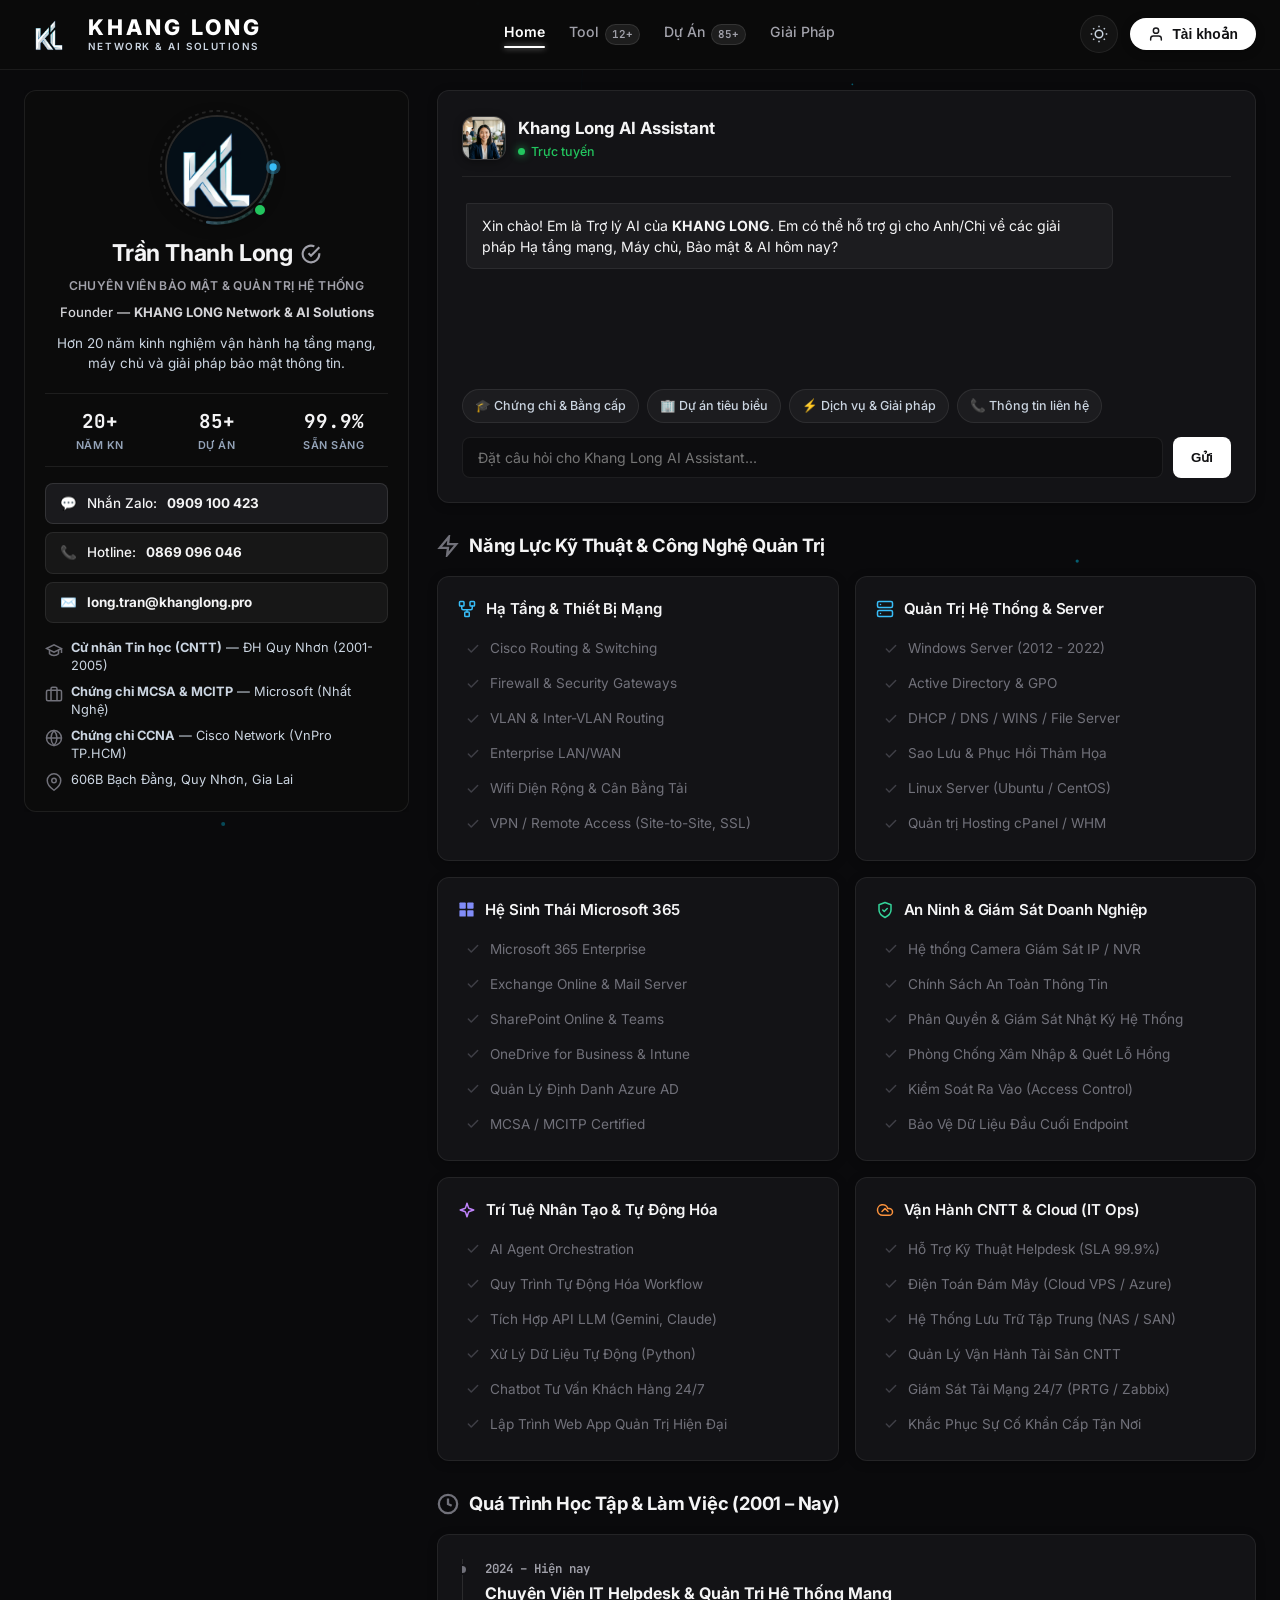
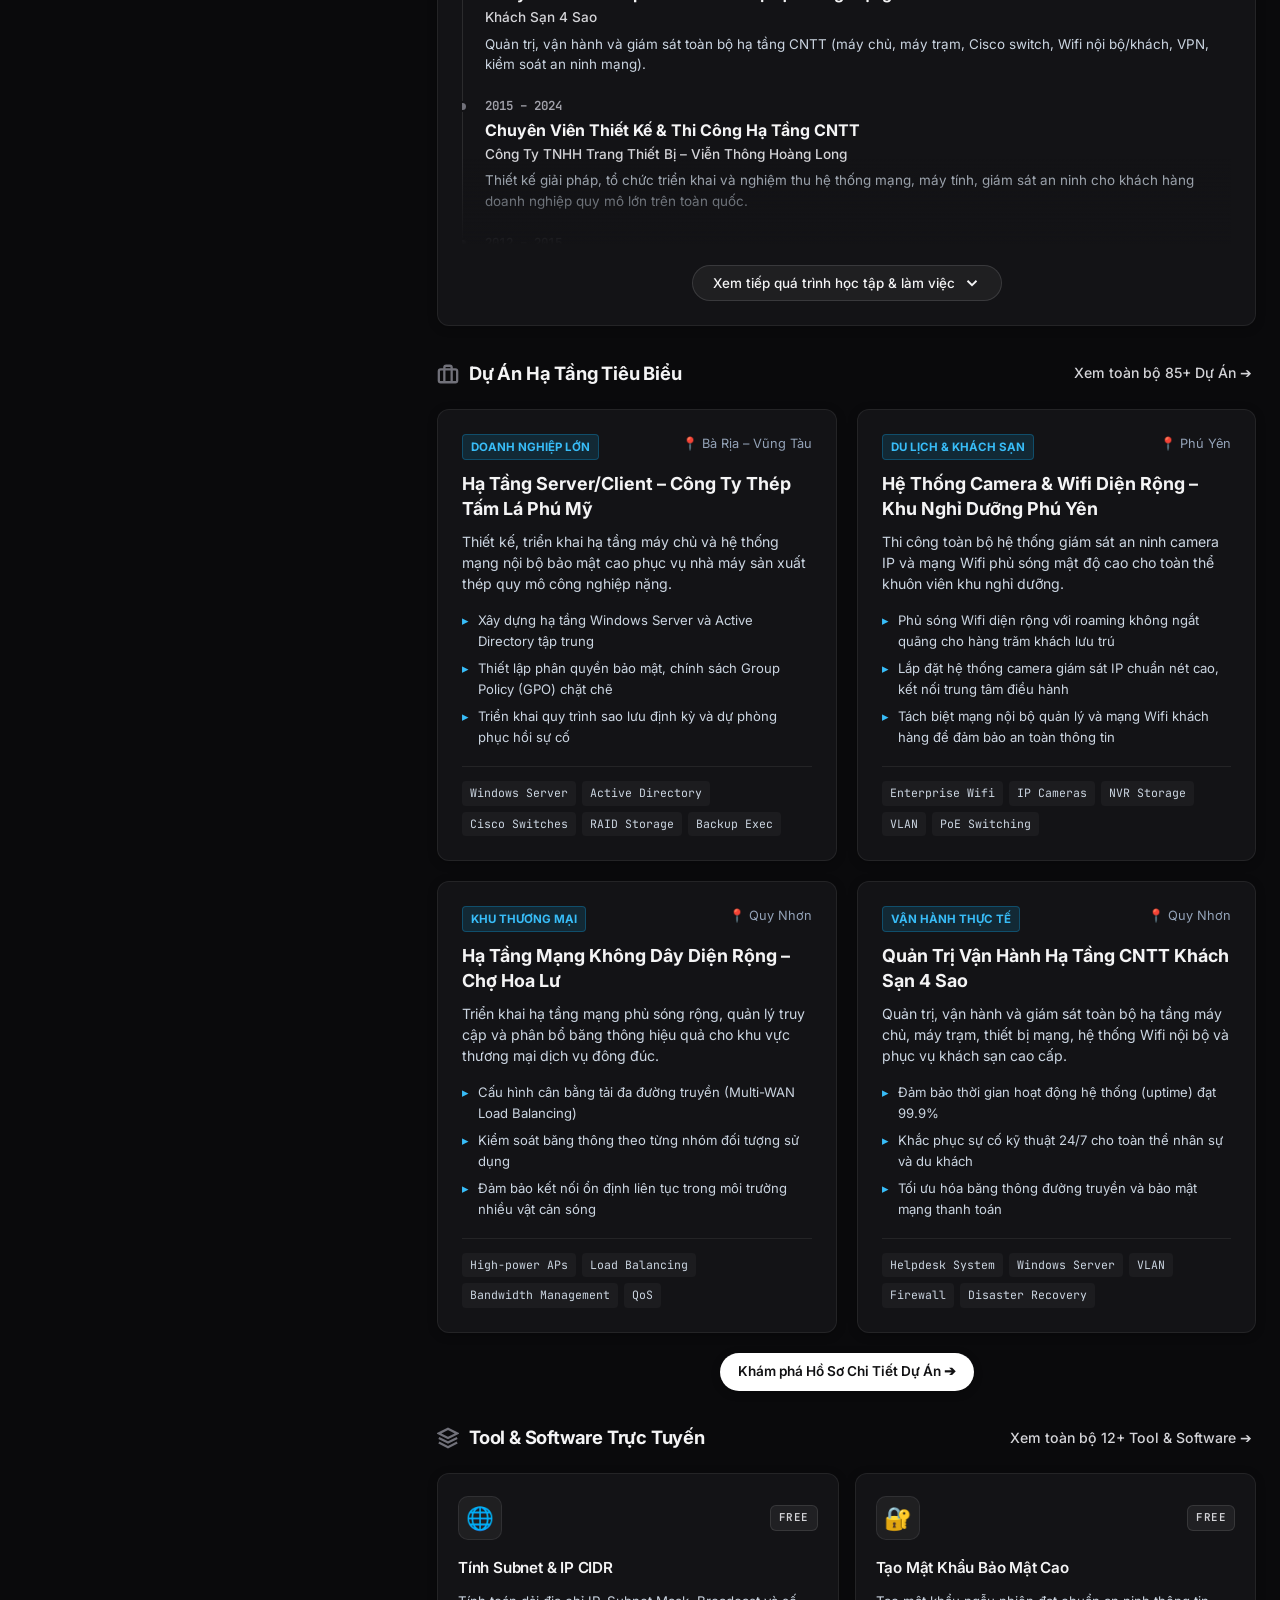
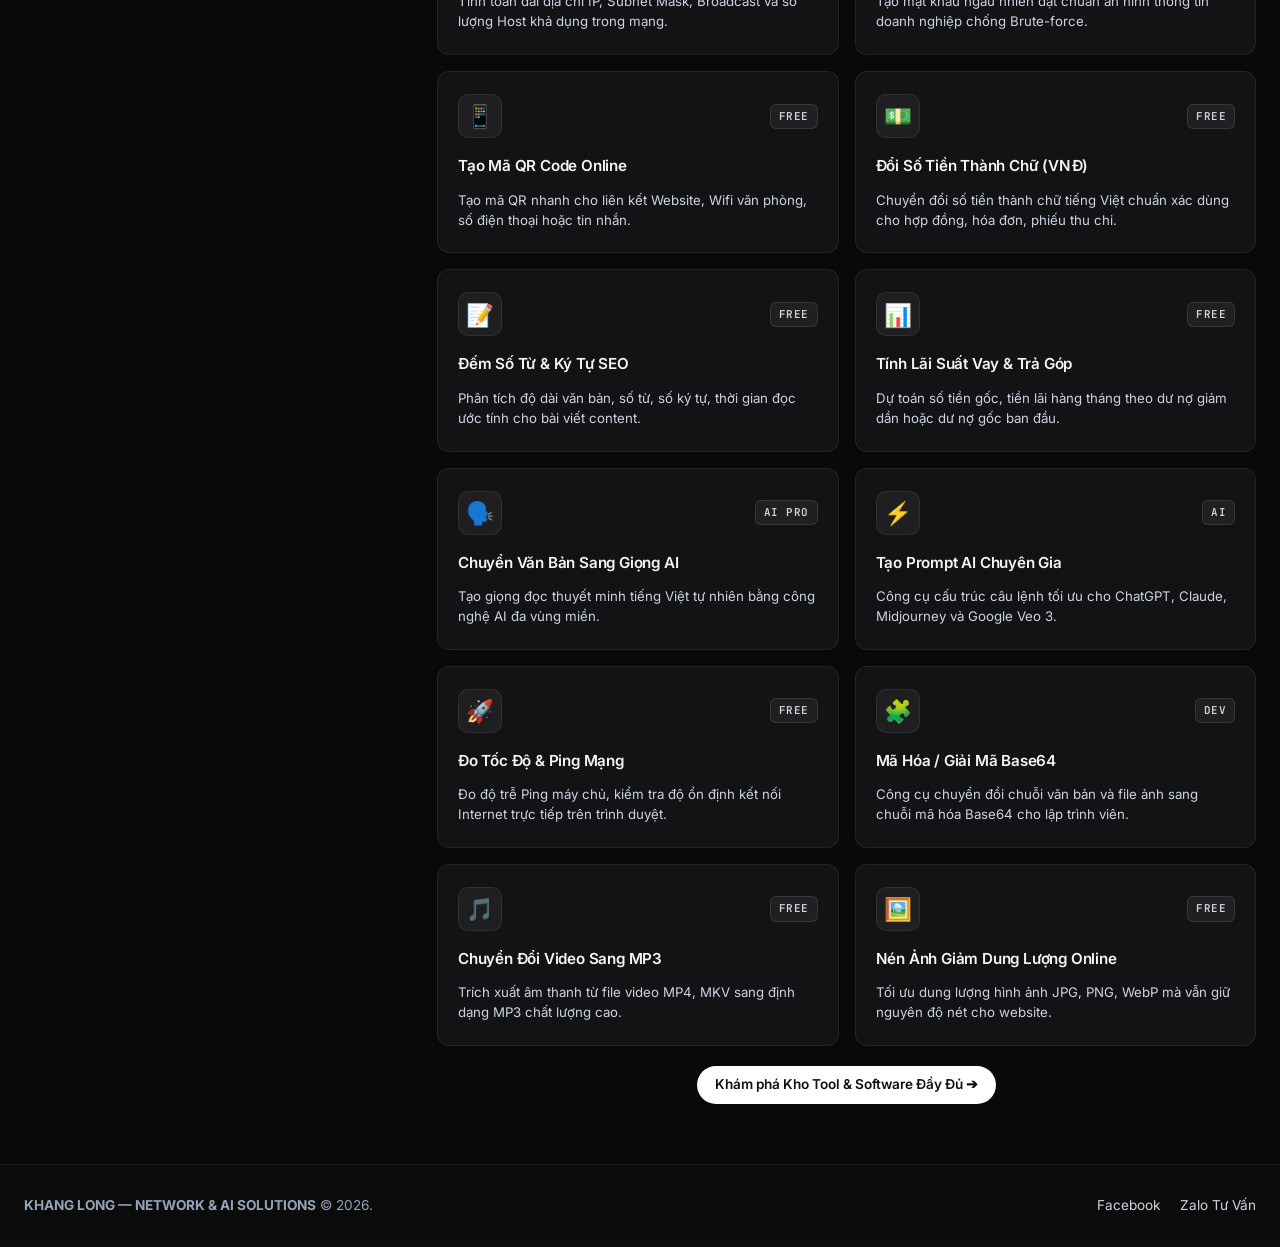
==== commit ccb1a789: "feat(social): update official Facebook URL to khanglong.itsolutions username" ====
--- a/index.html
+++ b/index.html
@@ -50,7 +50,7 @@
       "image": "https://khanglong.pro/assets/images/khanglong_logo_official.jpg",
       "url": "https://khanglong.pro/",
       "sameAs": [
-        "https://www.facebook.com/profile.php?id=61595019225094"
+        "https://www.facebook.com/khanglong.itsolutions"
       ],
       "telephone": "0869096046",
       "priceRange": "$$",
@@ -602,7 +602,7 @@
         <strong>KHANG LONG — NETWORK &amp; AI SOLUTIONS</strong> &copy; 2026.
       </div>
       <div class="footer-links">
-        <a href="https://www.facebook.com/profile.php?id=61595019225094" target="_blank" rel="noopener noreferrer">Facebook</a>
+        <a href="https://www.facebook.com/khanglong.itsolutions" target="_blank" rel="noopener noreferrer">Facebook</a>
         <a href="https://zalo.me/0909100423" target="_blank" rel="noopener noreferrer">Zalo Tư Vấn</a>
       </div>
     </div>
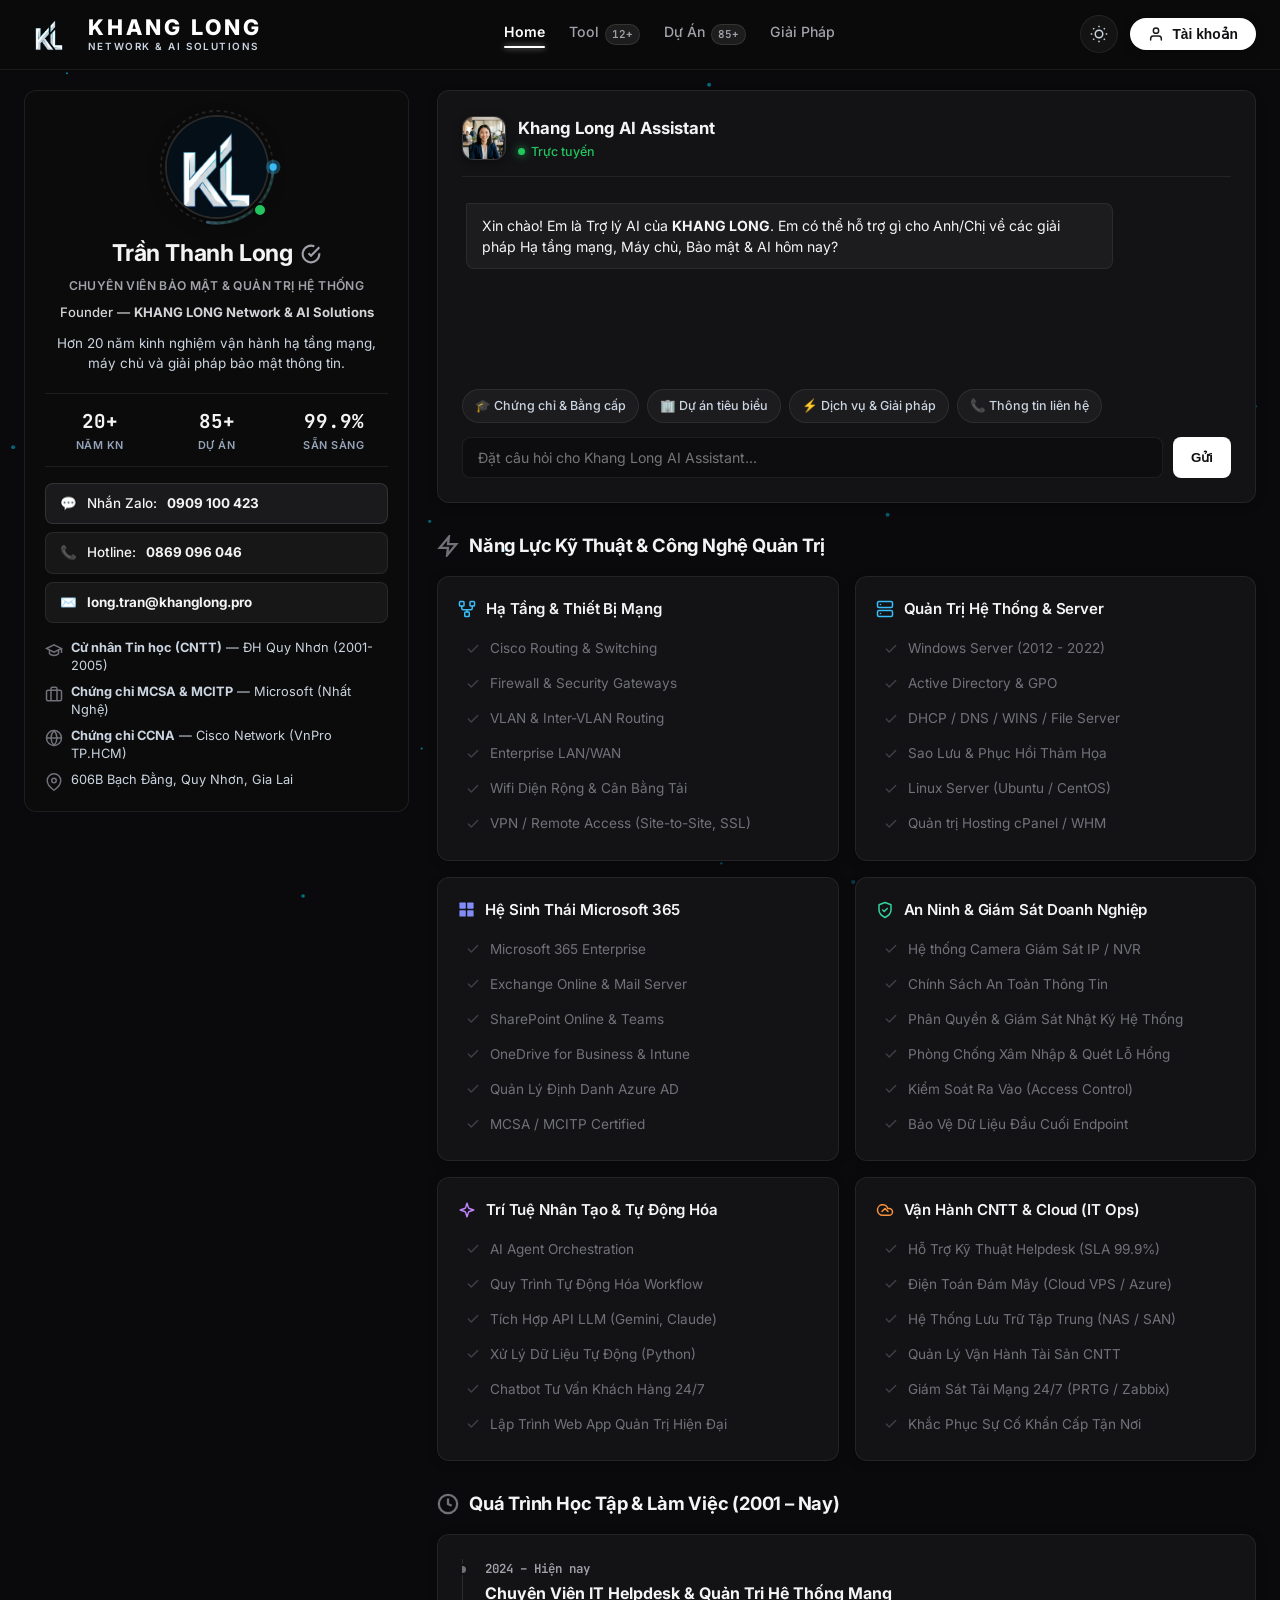
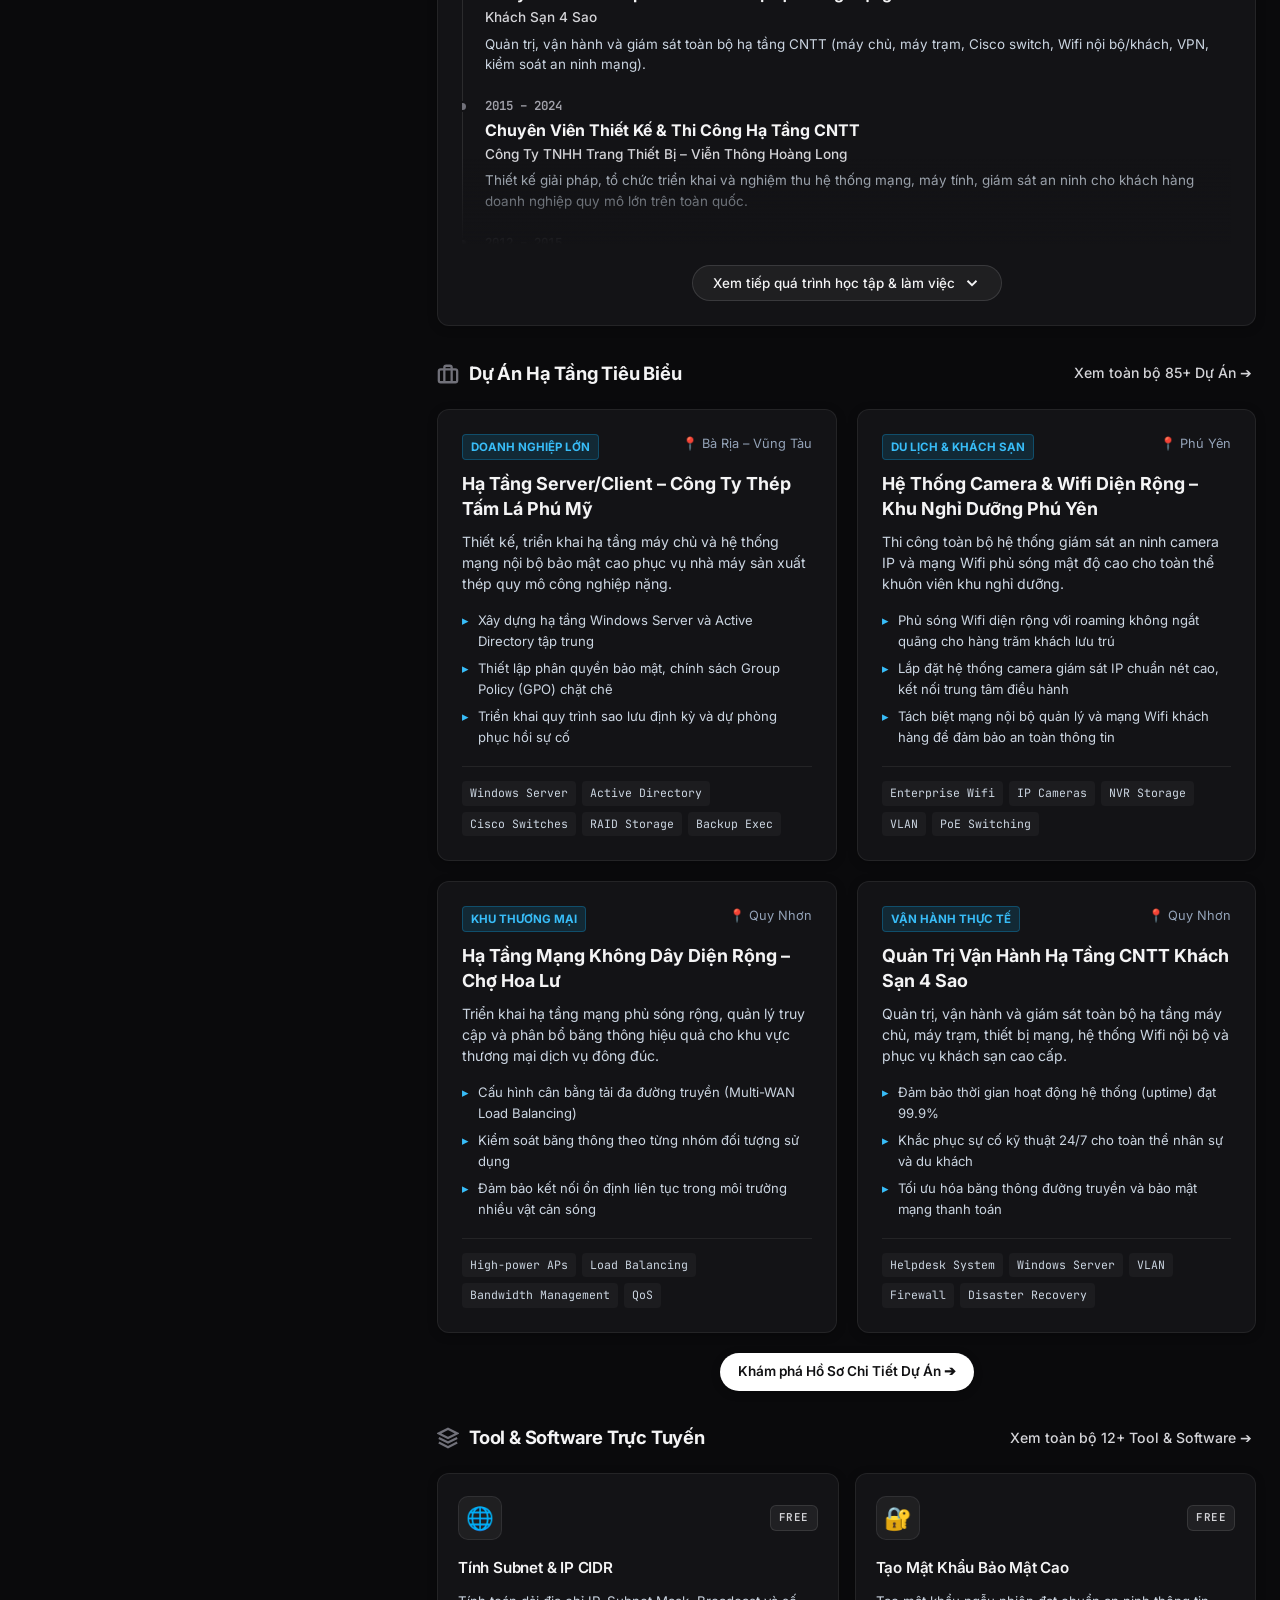
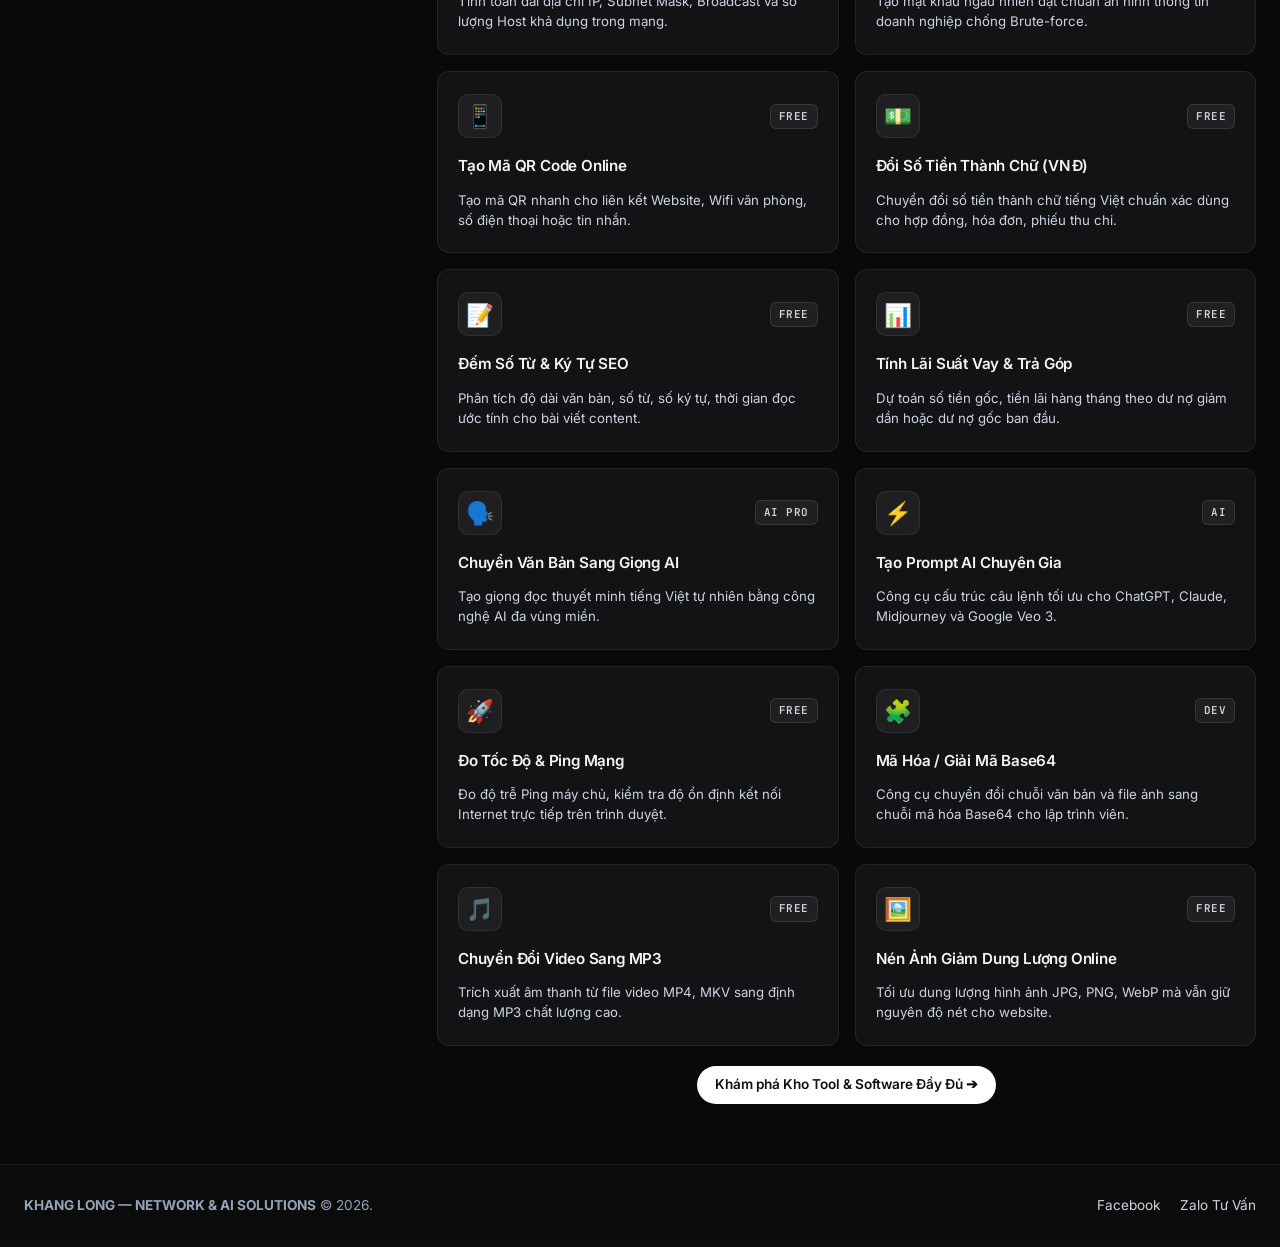
==== commit 868140d8: "feat(seo): update square 1:1 multi-resolution favicons for Google Search (KL cyan on dark navy)" ====
--- a/index.html
+++ b/index.html
@@ -32,12 +32,14 @@
   <meta name="twitter:description" content="Hạ Tầng Mạng & Giải Pháp AI Doanh Nghiệp uy tín tại Quy Nhơn và toàn quốc.">
   <meta name="twitter:image" content="https://khanglong.pro/assets/images/khanglong_logo_official.jpg">
 
-  <!-- Favicon & Mobile Icons (Multi-format support for Chrome, Safari, Google Search) -->
+  <!-- Favicon & Google Search Icons (Square 1:1, Multiples of 48px) -->
   <link rel="icon" type="image/x-icon" href="/favicon.ico">
   <link rel="shortcut icon" type="image/x-icon" href="/favicon.ico">
-  <link rel="icon" type="image/png" sizes="32x32" href="assets/images/khanglong_icon.png">
-  <link rel="icon" type="image/webp" href="assets/images/khanglong_transparent_icon.webp">
-  <link rel="apple-touch-icon" href="assets/images/khanglong_icon.png">
+  <link rel="icon" type="image/png" sizes="48x48" href="assets/images/favicon-48x48.png">
+  <link rel="icon" type="image/png" sizes="96x96" href="assets/images/favicon-96x96.png">
+  <link rel="icon" type="image/png" sizes="192x192" href="assets/images/favicon-192x192.png">
+  <link rel="icon" type="image/png" sizes="512x512" href="assets/images/favicon-512x512.png">
+  <link rel="apple-touch-icon" sizes="180x180" href="assets/images/apple-touch-icon.png">
 
   <!-- Google Structured Data (JSON-LD Schema) -->
   <script type="application/ld+json">
